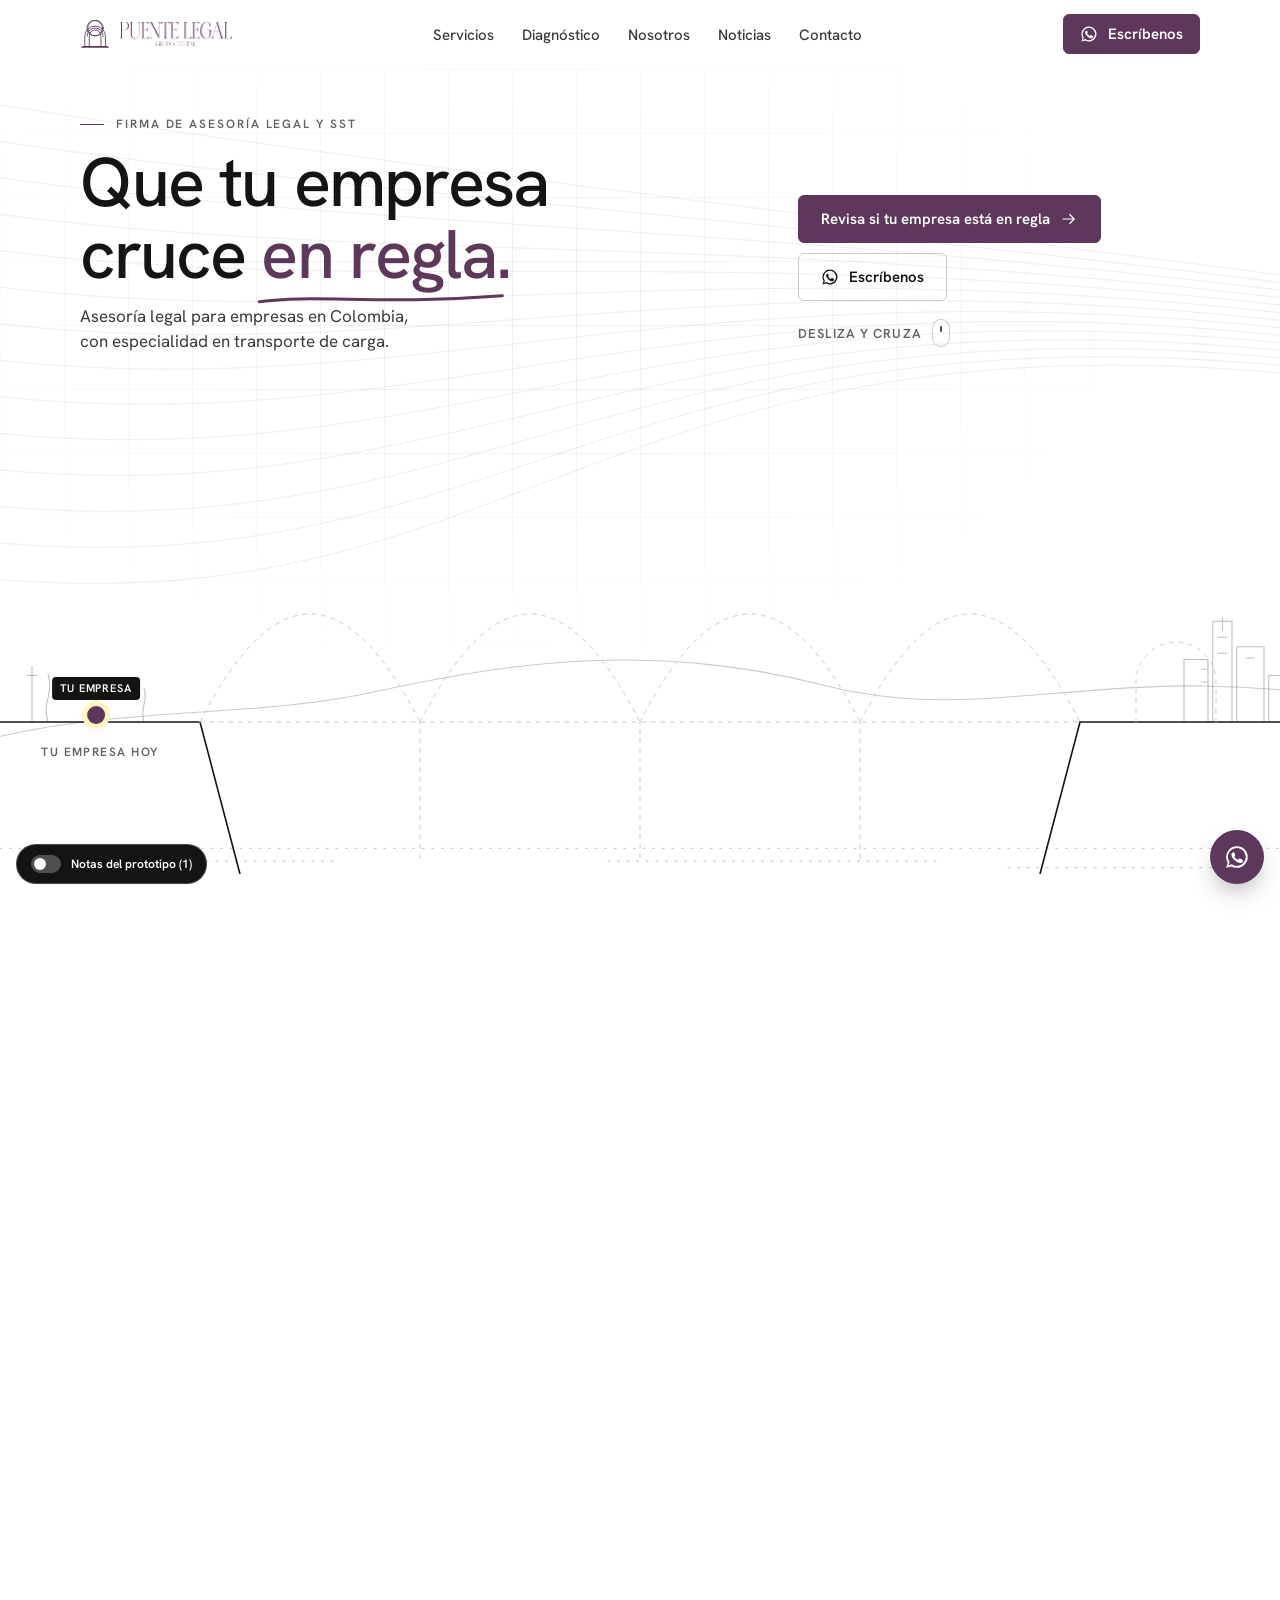
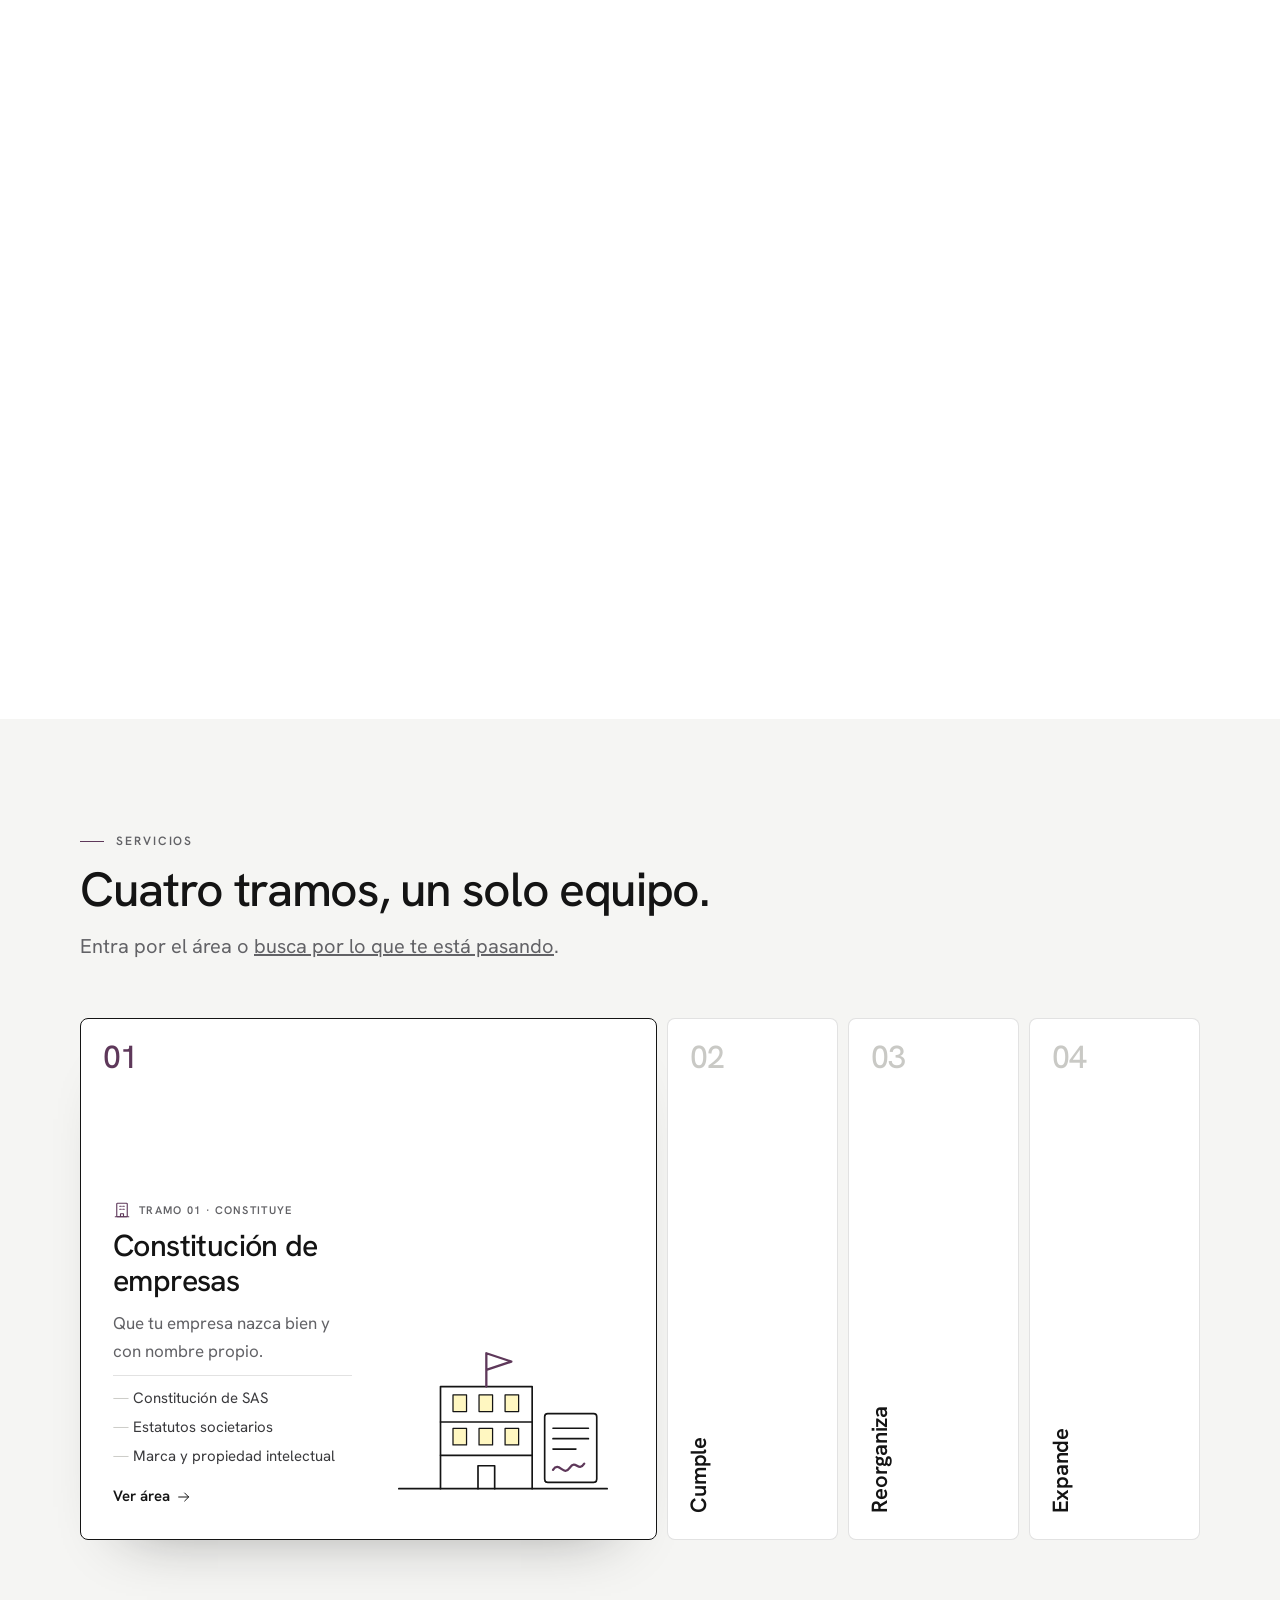
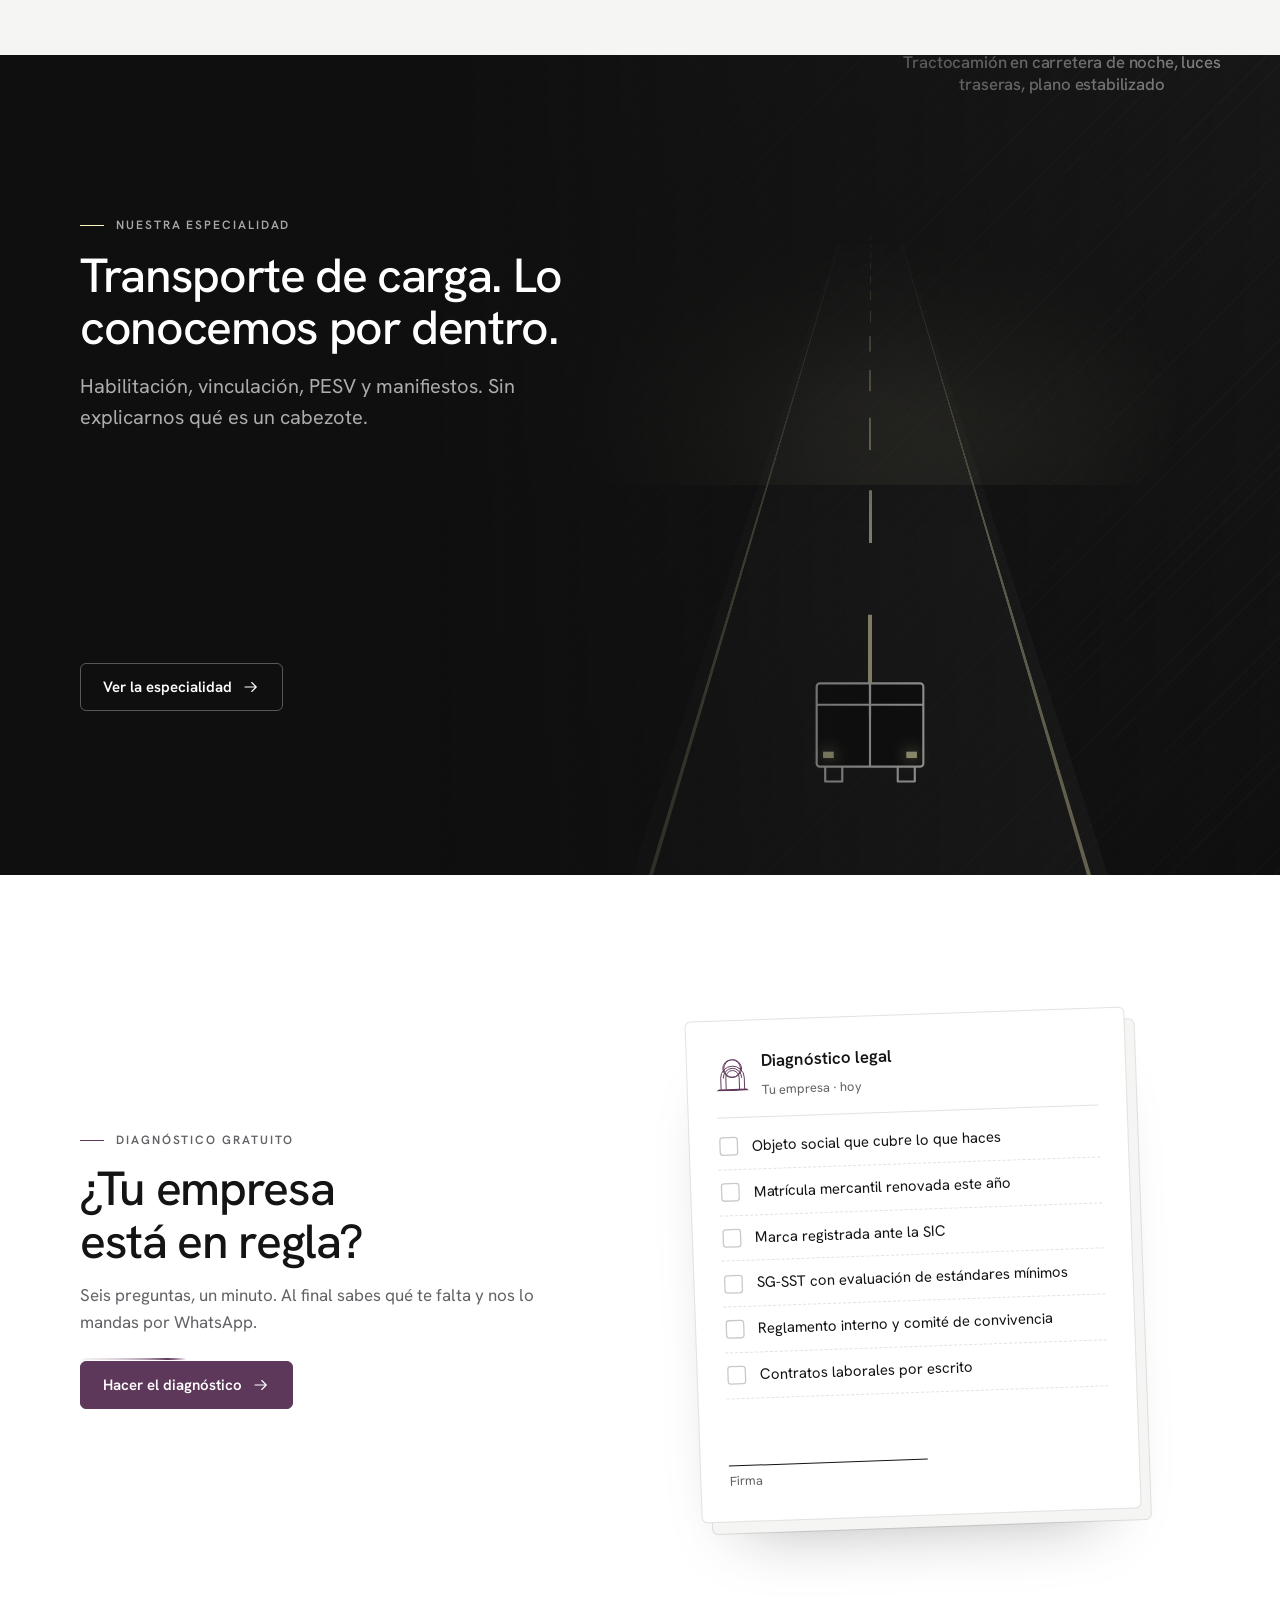
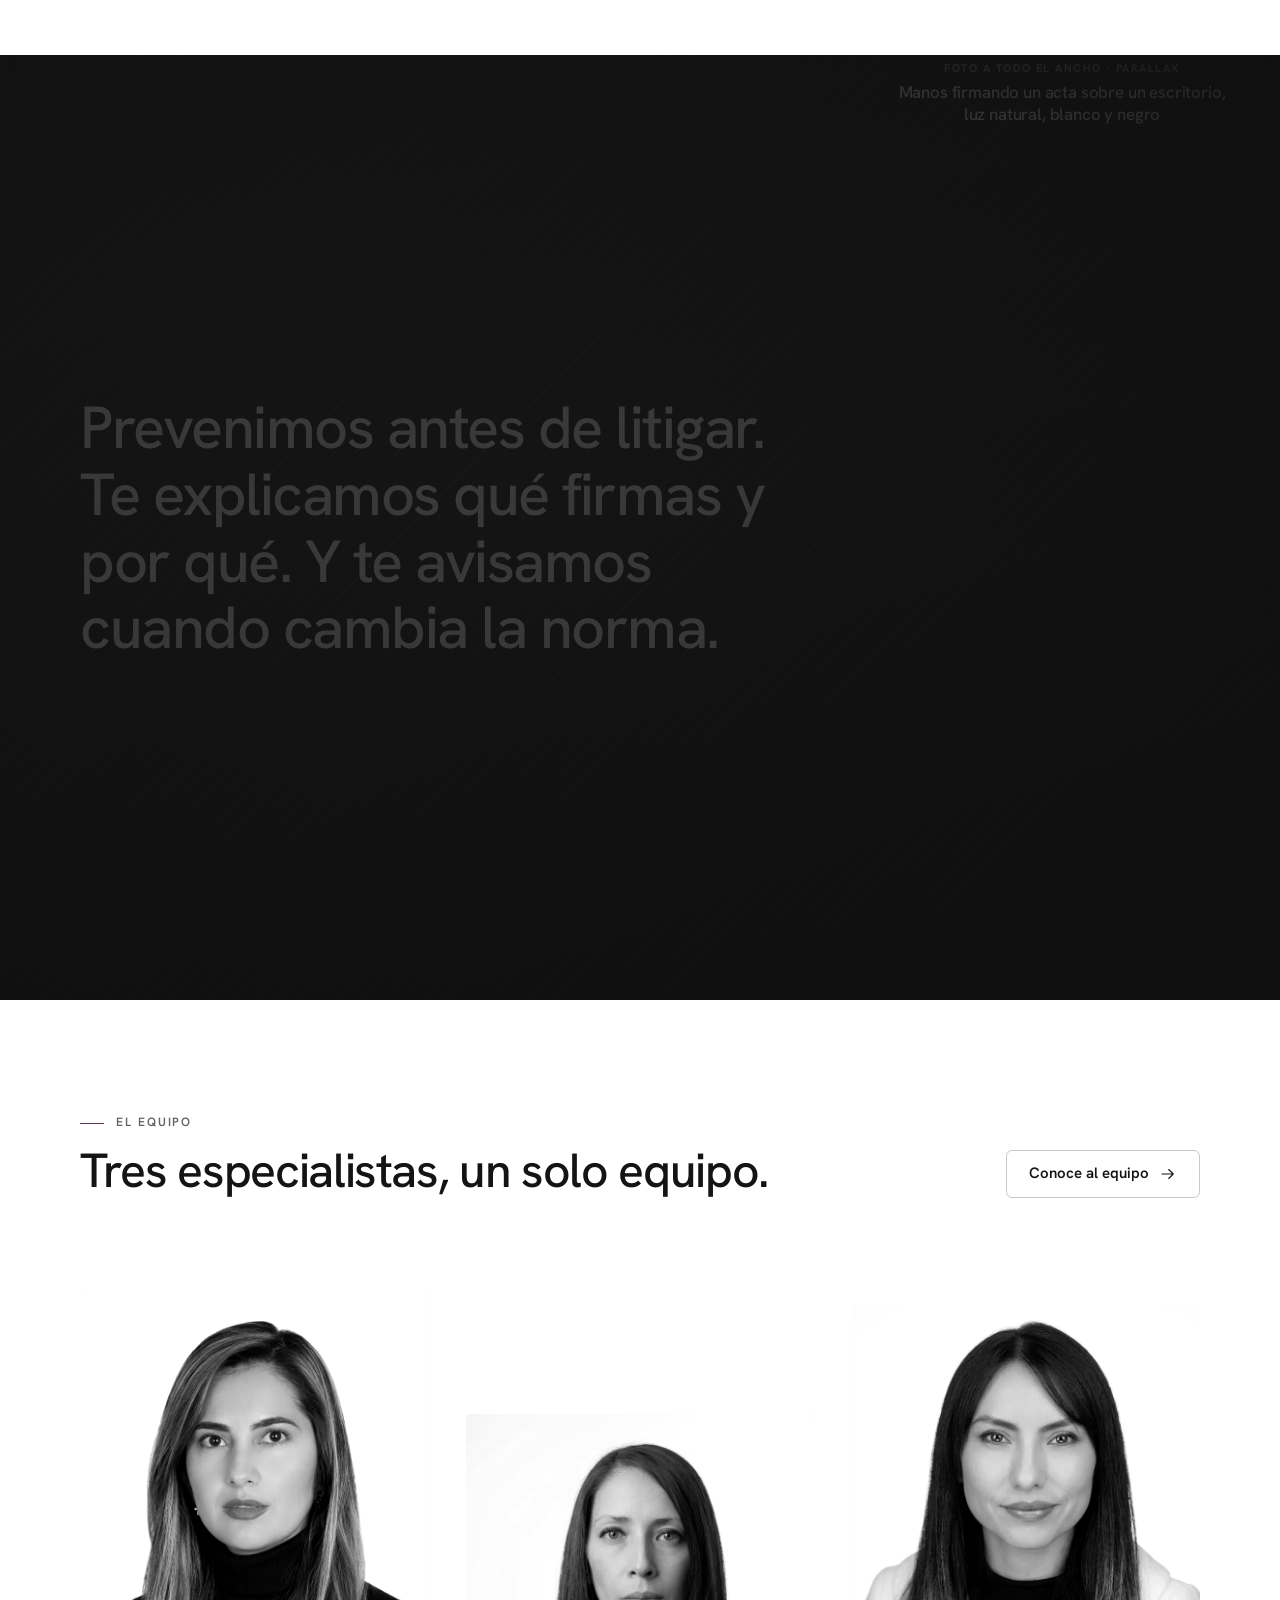
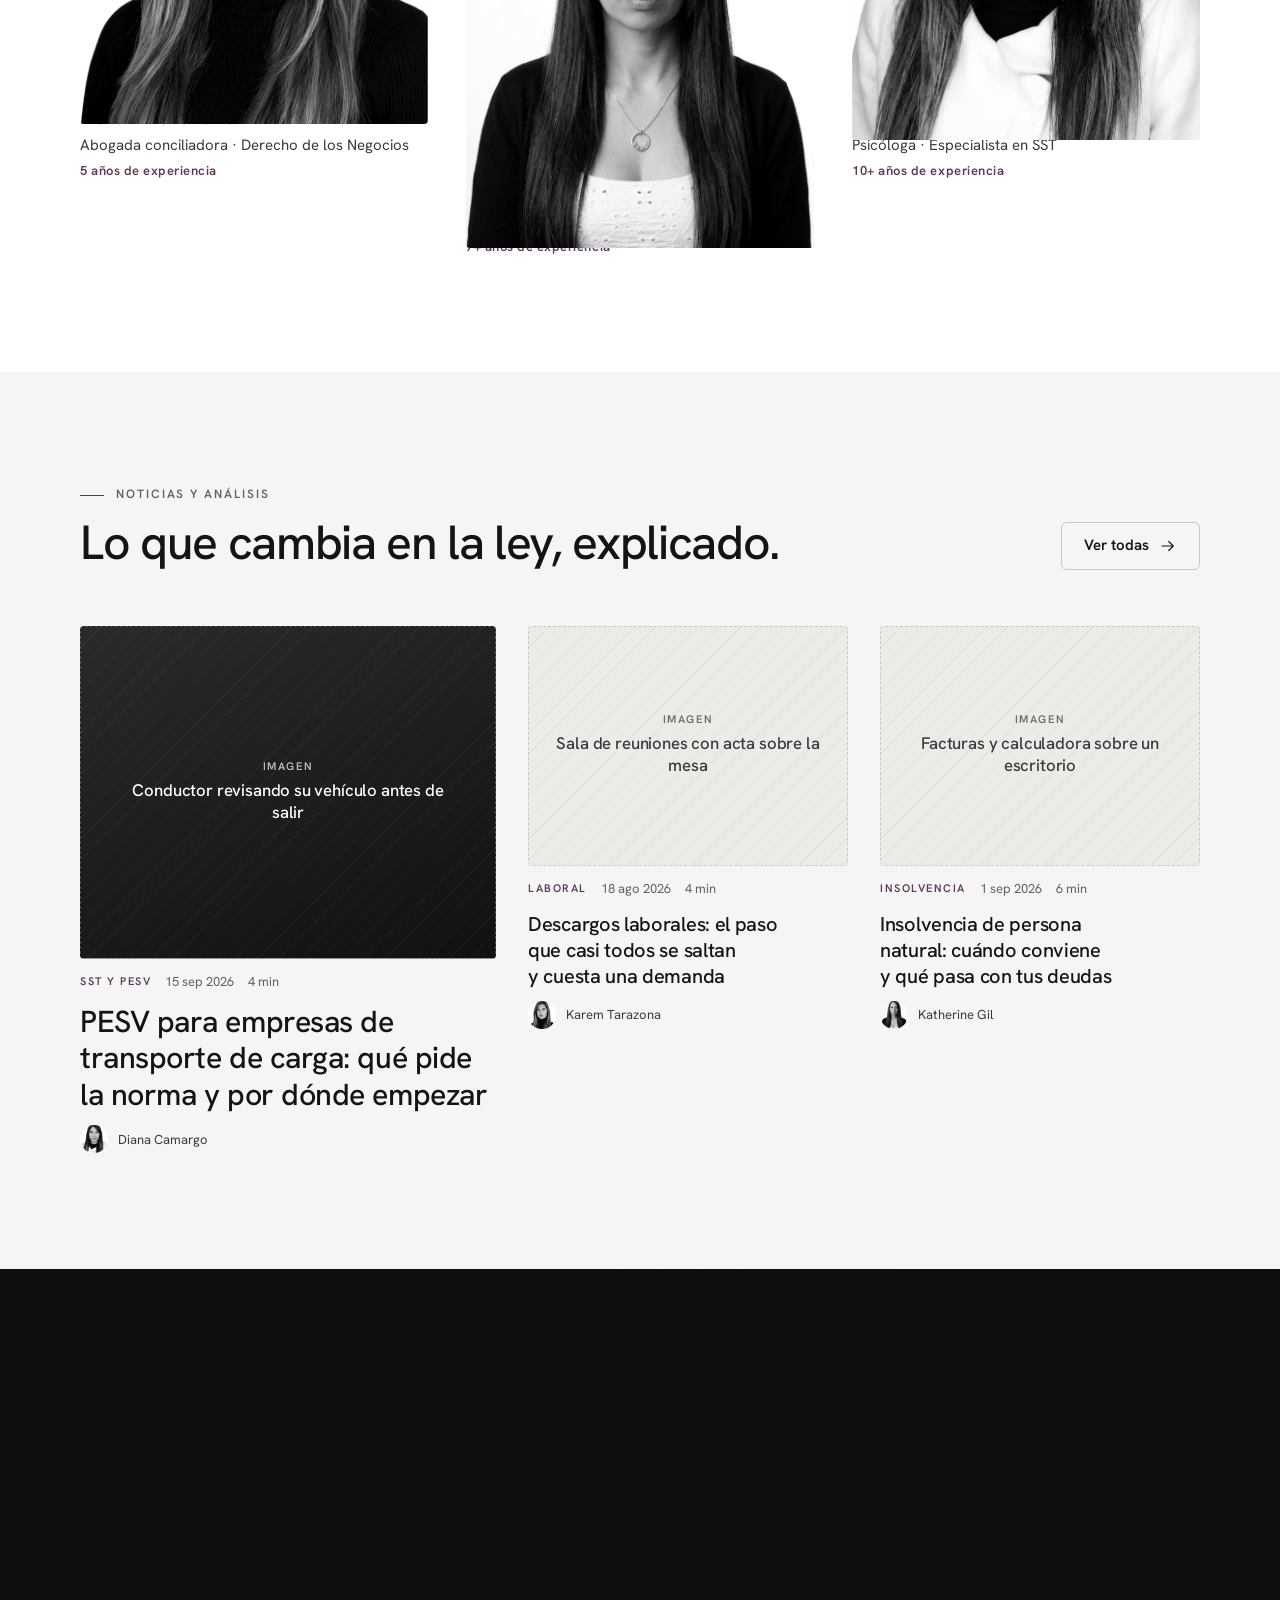
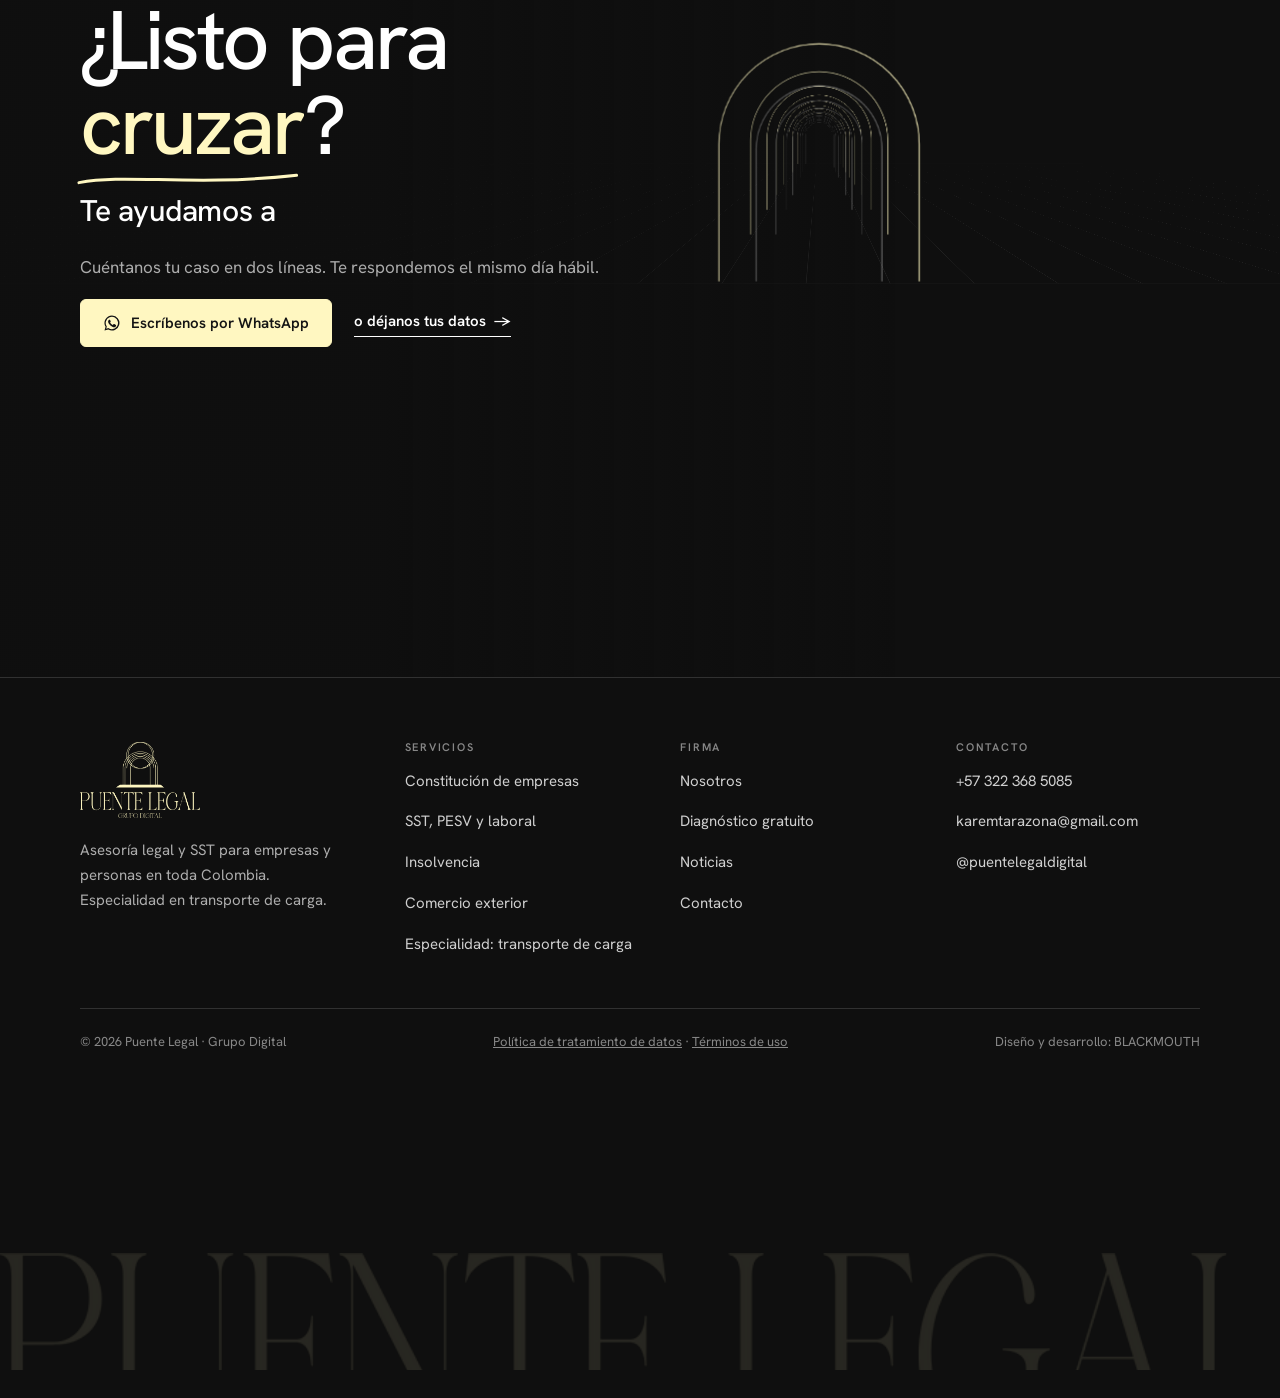
==== index.html @ 6c09608d "Prototipo web Puente Legal (v5) Co-Authored-By: Claude Opus 5 <noreply@anthropic.com>" ====
<!doctype html>
<html lang="es-CO">
<head>
<meta charset="utf-8">
<meta name="viewport" content="width=device-width, initial-scale=1, viewport-fit=cover">
<title>Asesoría legal para empresas en Colombia | Puente Legal</title>
<meta name="description" content="Constitución de SAS, SG-SST y PESV, laboral, insolvencia y comercio exterior. Un solo equipo para tu empresa, con especialidad en transporte de carga.">
<!-- PROTOTIPO: quitar noindex cuando el sitio viva en el dominio definitivo -->
<meta name="robots" content="noindex, nofollow">
<link rel="canonical" href="https://puentelegal.com.co/">
<meta name="theme-color" content="#FFFFFF">
<meta property="og:type" content="website">
<meta property="og:locale" content="es_CO">
<meta property="og:site_name" content="Puente Legal">
<meta property="og:title" content="Puente Legal · Asesoría legal para empresas en Colombia">
<meta property="og:description" content="Constitución de SAS, SG-SST y PESV, laboral, insolvencia y comercio exterior. Un solo equipo para tu empresa, con especialidad en transporte de carga.">
<meta property="og:url" content="https://blackmouthagency-dev.github.io/puente-legal/">
<meta property="og:image" content="https://blackmouthagency-dev.github.io/puente-legal/assets/img/og.jpg">
<meta property="og:image:width" content="1200">
<meta property="og:image:height" content="630">
<meta name="twitter:card" content="summary_large_image">
<link rel="icon" href="assets/img/favicon.svg" type="image/svg+xml">
<script>document.documentElement.classList.add("js")</script>
<link rel="preconnect" href="https://fonts.googleapis.com">
<link rel="preconnect" href="https://fonts.gstatic.com" crossorigin>
<link rel="stylesheet" href="https://fonts.googleapis.com/css2?family=Hanken+Grotesk:wght@400;500;600;700&display=swap">
<link rel="stylesheet" href="assets/site.css">
<script type="application/ld+json">
{
 "@context": "https://schema.org",
 "@graph": [
  {
   "@type": "LegalService",
   "@id": "https://puentelegal.com.co/#firma",
   "name": "Puente Legal · Grupo Digital",
   "url": "https://puentelegal.com.co/",
   "logo": "https://puentelegal.com.co/assets/img/logo-full-ciruela.png",
   "image": "https://puentelegal.com.co/assets/img/og.jpg",
   "slogan": "Que tu empresa cruce en regla.",
   "description": "Asesoría legal y en seguridad y salud en el trabajo para empresas y personas en Colombia: constitución de empresas, SG-SST y PESV, laboral, insolvencia y comercio exterior. Especialidad en transporte de carga.",
   "telephone": "+57 322 368 5085",
   "email": "karemtarazona@gmail.com",
   "contactPoint": {
    "@type": "ContactPoint",
    "telephone": "+57-322-368-5085",
    "contactType": "customer service",
    "availableLanguage": "es",
    "areaServed": "CO"
   },
   "areaServed": {
    "@type": "Country",
    "name": "Colombia"
   },
   "sameAs": [
    "https://www.instagram.com/puentelegaldigital/"
   ],
   "knowsAbout": [
    "Derecho societario",
    "Sociedades por Acciones Simplificadas",
    "Propiedad intelectual",
    "SG-SST",
    "PESV",
    "Derecho laboral",
    "Insolvencia",
    "Aduanas",
    "Contratos internacionales",
    "Transporte de carga"
   ],
   "employee": [
    {
     "@id": "https://puentelegal.com.co/#karem-tarazona"
    },
    {
     "@id": "https://puentelegal.com.co/#katherine-gil"
    },
    {
     "@id": "https://puentelegal.com.co/#diana-camargo"
    }
   ],
   "hasOfferCatalog": {
    "@type": "OfferCatalog",
    "name": "Servicios",
    "itemListElement": [
     {
      "@type": "OfferCatalog",
      "name": "Constitución de empresas",
      "url": "https://puentelegal.com.co/servicios/constitucion-de-empresas/",
      "itemListElement": [
       {
        "@type": "Offer",
        "itemOffered": {
         "@type": "Service",
         "name": "Constitución de SAS",
         "url": "https://puentelegal.com.co/servicios/constitucion-de-empresas/#constitucion-sas"
        }
       },
       {
        "@type": "Offer",
        "itemOffered": {
         "@type": "Service",
         "name": "Estatutos societarios",
         "url": "https://puentelegal.com.co/servicios/constitucion-de-empresas/#estatutos-societarios"
        }
       },
       {
        "@type": "Offer",
        "itemOffered": {
         "@type": "Service",
         "name": "Marca y propiedad intelectual",
         "url": "https://puentelegal.com.co/servicios/constitucion-de-empresas/#marca-propiedad-intelectual"
        }
       }
      ]
     },
     {
      "@type": "OfferCatalog",
      "name": "SST, PESV y laboral",
      "url": "https://puentelegal.com.co/servicios/sst-pesv-laboral/",
      "itemListElement": [
       {
        "@type": "Offer",
        "itemOffered": {
         "@type": "Service",
         "name": "SG-SST y PESV",
         "url": "https://puentelegal.com.co/servicios/sst-pesv-laboral/#sg-sst-pesv"
        }
       },
       {
        "@type": "Offer",
        "itemOffered": {
         "@type": "Service",
         "name": "Reglamento interno y convivencia",
         "url": "https://puentelegal.com.co/servicios/sst-pesv-laboral/#reglamento-interno-convivencia"
        }
       },
       {
        "@type": "Offer",
        "itemOffered": {
         "@type": "Service",
         "name": "Contratos laborales y descargos",
         "url": "https://puentelegal.com.co/servicios/sst-pesv-laboral/#contratos-laborales-descargos"
        }
       }
      ]
     },
     {
      "@type": "OfferCatalog",
      "name": "Insolvencia",
      "url": "https://puentelegal.com.co/servicios/insolvencia/",
      "itemListElement": [
       {
        "@type": "Offer",
        "itemOffered": {
         "@type": "Service",
         "name": "Insolvencia de persona natural no comerciante",
         "url": "https://puentelegal.com.co/servicios/insolvencia/#insolvencia-persona-natural"
        }
       },
       {
        "@type": "Offer",
        "itemOffered": {
         "@type": "Service",
         "name": "Insolvencia empresarial",
         "url": "https://puentelegal.com.co/servicios/insolvencia/#insolvencia-empresarial"
        }
       }
      ]
     },
     {
      "@type": "OfferCatalog",
      "name": "Comercio exterior",
      "url": "https://puentelegal.com.co/servicios/comercio-exterior/",
      "itemListElement": [
       {
        "@type": "Offer",
        "itemOffered": {
         "@type": "Service",
         "name": "Asesoría aduanera",
         "url": "https://puentelegal.com.co/servicios/comercio-exterior/#asesoria-aduanera"
        }
       },
       {
        "@type": "Offer",
        "itemOffered": {
         "@type": "Service",
         "name": "Contratos internacionales",
         "url": "https://puentelegal.com.co/servicios/comercio-exterior/#contratos-internacionales"
        }
       },
       {
        "@type": "Offer",
        "itemOffered": {
         "@type": "Service",
         "name": "Negocios internacionales",
         "url": "https://puentelegal.com.co/servicios/comercio-exterior/#negocios-internacionales"
        }
       }
      ]
     }
    ]
   }
  },
  {
   "@type": "WebSite",
   "@id": "https://puentelegal.com.co/#web",
   "url": "https://puentelegal.com.co/",
   "name": "Puente Legal",
   "inLanguage": "es-CO",
   "publisher": {
    "@id": "https://puentelegal.com.co/#firma"
   }
  }
 ]
}
</script>
</head>
<body>
<a class="skip" href="#main">Saltar al contenido</a>
<header class="site-header">
  <div class="wrap nav">
    <a class="brand" href="./" aria-label="Puente Legal, inicio">
      <svg viewBox="0 0 1060 1000" aria-hidden="true"><use href="#iso-sym"/></svg>
      <img src="assets/img/wordmark-ciruela.png" alt="Puente Legal · Grupo Digital" width="150" height="33">
    </a>
    <nav aria-label="Principal">
    <ul class="nav-links" id="menu">
      <li><a href="servicios/">Servicios</a></li>
      <li><a href="diagnostico/">Diagnóstico</a></li>
      <li><a href="nosotros/">Nosotros</a></li>
      <li><a href="noticias/">Noticias</a></li>
      <li><a href="contacto/">Contacto</a></li>
      <li class="only-sm"><a class="btn" href="https://wa.me/573223685085" data-wa="Hola, Puente Legal. Quiero una asesoría." data-conv="whatsapp" data-loc="menu"><svg class="i" aria-hidden="true" focusable="false"><use href="#i-whatsapp"/></svg> Escríbenos por WhatsApp</a></li>
    </ul>
    </nav>
    <div class="nav-cta">
      <a class="btn btn-hide-sm" href="https://wa.me/573223685085" data-wa="Hola, Puente Legal. Quiero una asesoría." data-conv="whatsapp" data-loc="header"><svg class="i" aria-hidden="true" focusable="false"><use href="#i-whatsapp"/></svg> Escríbenos</a>
      <button class="menu-btn" type="button" aria-expanded="false" aria-controls="menu" aria-label="Abrir menú">
        <svg width="20" height="20" viewBox="0 0 20 20" aria-hidden="true"><path d="M2 6h16M2 14h16" stroke="currentColor" stroke-width="1.6"/></svg>
      </button>
    </div>
  </div>
  <span class="progreso" aria-hidden="true"></span>
</header>
<svg width="0" height="0" style="position:absolute" aria-hidden="true" focusable="false">
  <symbol id="iso-sym" viewBox="430 20 1060 1000">
    <g fill="none" stroke="currentColor" stroke-width="30" stroke-linecap="round">
      <circle cx="948" cy="312" r="277"/><circle cx="980" cy="312" r="277"/>
      <path d="M596 950V600A368 362 0 0 1 1332 600V950"/>
      <path d="M676 600A288 294 0 0 1 1252 600"/>
      <path d="M755.5 950V600A208.75 226 0 0 1 1173 600V950"/>
    </g>
    <polygon points="530,950 1397,950 1475,1013 443,1013" fill="currentColor"/>
  </symbol>
  <symbol id="i-empresa" viewBox="0 0 24 24"><rect x="5" y="3" width="14" height="18" rx="1" pathLength="1"/><path d="M9 7h2M13 7h2M9 11h2M13 11h2M10 21v-4h4v4M3 21h18" pathLength="1"/></symbol>
  <symbol id="i-casco" viewBox="0 0 24 24"><path d="M3 18h18M5 18v-2.5a7 7 0 0 1 14 0V18M10 8.8V6h4v2.8" pathLength="1"/></symbol>
  <symbol id="i-recupera" viewBox="0 0 24 24"><path d="M3 6c3 0 4 10 9 10s6-6 8-8M16 7.5h4v4" pathLength="1"/></symbol>
  <symbol id="i-globo" viewBox="0 0 24 24"><circle cx="12" cy="12" r="9" pathLength="1"/><path d="M3 12h18M12 3a14 14 0 0 1 0 18M12 3a14 14 0 0 0 0 18" pathLength="1"/></symbol>
  <symbol id="i-arco" viewBox="0 0 24 24"><path d="M4 21V11a8 8 0 0 1 16 0v10M8.5 21v-9a3.5 3.5 0 0 1 7 0v9" pathLength="1"/></symbol>
  <symbol id="i-chevron" viewBox="0 0 24 24"><path d="M9 6l6 6-6 6"/></symbol>
  <symbol id="i-flecha" viewBox="0 0 24 24"><path d="M4 12h15M13 6l6 6-6 6"/></symbol>
  <symbol id="i-check" viewBox="0 0 24 24"><path d="M5 12.5l4.5 4.5L19 7.5"/></symbol>
  <symbol id="i-mas" viewBox="0 0 24 24"><path d="M5 12h14"/><path d="M12 5v14"/></symbol>
  <symbol id="i-camion" viewBox="0 0 24 24"><path d="M2.5 6h11v10h-11zM13.5 9.5H18l3.5 3.5V16h-8" pathLength="1"/><circle cx="6.5" cy="17.5" r="1.8" pathLength="1"/><circle cx="17.5" cy="17.5" r="1.8" pathLength="1"/></symbol>
  <symbol id="i-habilitacion" viewBox="0 0 24 24"><path d="M14 3H6v18h12V7zM14 3v4h4" pathLength="1"/><circle cx="12" cy="13.5" r="2.5" pathLength="1"/><path d="M10.6 15.6L10 19l2-1 2 1-.6-3.4" pathLength="1"/></symbol>
  <symbol id="i-vinculo" viewBox="0 0 24 24"><path d="M10 14l4-4" pathLength="1"/><path d="M8.5 11.5l-2 2a3.2 3.2 0 0 0 4.5 4.5l2-2" pathLength="1"/><path d="M15.5 12.5l2-2A3.2 3.2 0 0 0 13 6l-2 2" pathLength="1"/></symbol>
  <symbol id="i-volante" viewBox="0 0 24 24"><circle cx="12" cy="12" r="9" pathLength="1"/><circle cx="12" cy="12" r="2" pathLength="1"/><path d="M3.5 10.5l6.5 1M20.5 10.5l-6.5 1M12 14v7" pathLength="1"/></symbol>
  <symbol id="i-doc" viewBox="0 0 24 24"><path d="M14 3H6v18h12V7zM14 3v4h4M9 11h6M9 14.5h6M9 18h4" pathLength="1"/></symbol>
  <symbol id="i-escudo" viewBox="0 0 24 24"><path d="M12 3l7 3v5c0 4.5-3 8.3-7 10-4-1.7-7-5.5-7-10V6z" pathLength="1"/><path d="M9 12l2 2 4-4" pathLength="1"/></symbol>
  <symbol id="i-balanza" viewBox="0 0 24 24"><path d="M12 4v16M8 20h8M5 7h14M5 7l-2.5 6a2.5 2.5 0 0 0 5 0zM19 7l-2.5 6a2.5 2.5 0 0 0 5 0z" pathLength="1"/></symbol>
  <symbol id="i-chat" viewBox="0 0 24 24"><path d="M4 5h16v11H9l-5 4z" pathLength="1"/><path d="M8 9.5h8M8 12.5h5" pathLength="1"/></symbol>
  <symbol id="i-telefono" viewBox="0 0 24 24"><path d="M5 3h4l2 5-2.5 1.5a11 11 0 0 0 6 6L16 13l5 2v4a2 2 0 0 1-2 2A16 16 0 0 1 3 5a2 2 0 0 1 2-2Z"/></symbol>
  <symbol id="i-correo" viewBox="0 0 24 24"><path d="M3 6h18v12H3zM3 6l9 7 9-7"/></symbol>
  <symbol id="i-instagram" viewBox="0 0 24 24"><rect x="3" y="3" width="18" height="18" rx="5"/><circle cx="12" cy="12" r="4"/><circle cx="17.5" cy="6.5" r=".6"/></symbol>
  <symbol id="i-whatsapp" viewBox="0 0 24 24"><path fill="currentColor" stroke="none" d="M12 2a10 10 0 0 0-8.6 15.1L2 22l5-1.3A10 10 0 1 0 12 2Zm0 18.2c-1.6 0-3.1-.4-4.4-1.2l-.3-.2-3 .8.8-2.9-.2-.3A8.2 8.2 0 1 1 12 20.2Zm4.5-6.1c-.2-.1-1.5-.7-1.7-.8-.2-.1-.4-.1-.6.1l-.8 1c-.1.2-.3.2-.5.1a6.7 6.7 0 0 1-3.3-2.9c-.2-.4.2-.4.7-1.3.1-.2 0-.3 0-.4l-.8-1.8c-.2-.5-.4-.4-.6-.4h-.5a1 1 0 0 0-.7.3 3 3 0 0 0-.9 2.2 5.2 5.2 0 0 0 1.1 2.7 11.8 11.8 0 0 0 4.5 4c1.7.7 2.3.8 3.2.6.5-.1 1.5-.6 1.7-1.2.2-.6.2-1.1.1-1.2l-.5-.3Z"/></symbol>
</svg>

<main id="main">
<!-- ============ HERO: el puente se arma con el scroll ============ -->
<section class="hx" data-draw="sticky" aria-labelledby="h1">
  <div class="hx-sticky">
    <svg class="hx-cables loop" viewBox="0 0 1600 700" preserveAspectRatio="none" aria-hidden="true" focusable="false"><path style="--c:0" d="M-20 40C360 100 980 170 1620 250"/><path style="--c:1" d="M-20 84C382 144 962 179 1620 259"/><path style="--c:2" d="M-20 128C404 188 944 188 1620 268"/><path style="--c:3" d="M-20 172C426 232 926 197 1620 277"/><path style="--c:4" d="M-20 216C448 276 908 206 1620 286"/><path style="--c:5" d="M-20 260C470 320 890 215 1620 295"/><path style="--c:6" d="M-20 304C492 364 872 224 1620 304"/><path style="--c:7" d="M-20 348C514 408 854 233 1620 313"/><path style="--c:8" d="M-20 392C536 452 836 242 1620 322"/><path style="--c:9" d="M-20 436C558 496 818 251 1620 331"/><path style="--c:10" d="M-20 480C580 540 800 260 1620 340"/><path style="--c:11" d="M-20 524C602 584 782 269 1620 349"/><path style="--c:12" d="M-20 568C624 628 764 278 1620 358"/><path style="--c:13" d="M-20 612C646 672 746 287 1620 367"/></svg>
    <div class="wrap hx-copy">
      <div>
        <p class="eyebrow fade-in" style="--d:.05s">Firma de asesoría legal y SST</p>
        <h1 id="h1">
          <span class="display" data-split="chars" data-split-load>Que tu empresa<br>cruce <em class="tz">en regla.<svg class="trazo" viewBox="0 0 300 24" preserveAspectRatio="none" aria-hidden="true" focusable="false"><path pathLength="1" d="M4 16C70 7 150 20 296 9"/></svg></em></span>
          <span class="kw">Asesoría legal para empresas en Colombia, con especialidad en transporte de carga.</span>
        </h1>
      </div>
      <div class="hx-side fade-in" style="--d:.35s">
        <a class="btn" href="diagnostico/" data-conv="cta_diagnostico" data-loc="hero">Revisa si tu empresa está en regla <svg class="i i-flecha" aria-hidden="true" focusable="false"><use href="#i-flecha"/></svg></a>
        <a class="btn btn-ghost hx-wa" href="https://wa.me/573223685085" data-wa="Hola, Puente Legal. Quiero una asesoría para mi empresa." data-conv="whatsapp" data-loc="hero"><svg class="i" aria-hidden="true" focusable="false"><use href="#i-whatsapp"/></svg> Escríbenos</a>
        <p class="hx-hint" data-off=".03"><span>Desliza y cruza</span><i aria-hidden="true"></i></p>
      </div>
    </div>
    <div class="hx-scene">
      <div class="hx-vp">
        <div class="hx-stage" data-pan>
          <svg class="hx-svg" viewBox="0 0 1600 620" aria-hidden="true" focusable="false">
            <g class="hx-far" data-tx="0:0;1:-70"><path d="M-80 470C120 404 300 430 470 392S820 330 1030 384 1380 350 1700 402"/></g>
            <g class="hx-mid" data-tx="0:0;1:-150"><path d="M1480 430V352h30v78M1516 430V304h24v126M1546 430V336h34v94M1586 430V372h40v58M1528 316v-16M1502 364h8M1502 380h8M1522 324h12M1522 344h12M1558 350h10"/><path d="M40 430V360M34 372h12M120 430V376M114 386h12M60 430c-8-26 8-34 0-60M180 430c-6-18 6-26 0-42"/></g>
            <path class="hx-water" d="M0 588H1600M90 604H420M760 604H1180M1260 612H1540"/>
            <path class="hx-bank" d="M0 430H250L300 620M1600 430H1350L1300 620" pathLength="1"/>
            <g class="hx-ghost"><path d="M250 430C342 250 433 250 525 430"/><path d="M525 430C617 250 708 250 800 430"/><path d="M800 430C892 250 983 250 1075 430"/><path d="M1075 430C1167 250 1258 250 1350 430"/><path d="M250 430H1350"/><path d="M525 600V430M800 600V430M1075 600V430"/><path d="M1420 430V380a50 50 0 0 1 100 0V430"/></g>
            <path class="hx-deck" d="M250 430H525" pathLength="1" data-seg="0.060,0.150"/><path class="hx-arch" d="M250 430C342 250 433 250 525 430" pathLength="1" data-seg="0.110,0.220"/><path class="hx-hang" d="M319 329V430M387.5 295V430M456 329V430" pathLength="1" data-seg="0.180,0.240"/><path class="hx-pier" d="M525 600V430" pathLength="1" data-seg="0.230,0.310"/><path class="hx-deck" d="M525 430H800" pathLength="1" data-seg="0.260,0.350"/><path class="hx-arch" d="M525 430C617 250 708 250 800 430" pathLength="1" data-seg="0.310,0.420"/><path class="hx-hang" d="M594 329V430M662.5 295V430M731 329V430" pathLength="1" data-seg="0.380,0.440"/><path class="hx-pier" d="M800 600V430" pathLength="1" data-seg="0.430,0.510"/><path class="hx-deck" d="M800 430H1075" pathLength="1" data-seg="0.460,0.550"/><path class="hx-arch" d="M800 430C892 250 983 250 1075 430" pathLength="1" data-seg="0.510,0.620"/><path class="hx-hang" d="M869 329V430M937.5 295V430M1006 329V430" pathLength="1" data-seg="0.580,0.640"/><path class="hx-pier" d="M1075 600V430" pathLength="1" data-seg="0.630,0.710"/><path class="hx-deck" d="M1075 430H1350" pathLength="1" data-seg="0.660,0.750"/><path class="hx-arch" d="M1075 430C1167 250 1258 250 1350 430" pathLength="1" data-seg="0.710,0.820"/><path class="hx-hang" d="M1144 329V430M1212.5 295V430M1281 329V430" pathLength="1" data-seg="0.780,0.840"/>
            <path class="hx-portal" d="M1420 430V380a50 50 0 0 1 100 0V430M1444 430V386a26 26 0 0 1 52 0V430" pathLength="1" data-seg=".84,.95"/>
          </svg>
          <a class="hx-lab" href="servicios/constitucion-de-empresas/" style="left:24.22%" data-on="0.200"><svg class="i" aria-hidden="true" focusable="false"><use href="#i-empresa"/></svg><i>01</i><b>Constituye</b><small>Constitución de empresas</small></a><a class="hx-lab" href="servicios/sst-pesv-laboral/" style="left:41.41%" data-on="0.400"><svg class="i" aria-hidden="true" focusable="false"><use href="#i-casco"/></svg><i>02</i><b>Cumple</b><small>SST, PESV y laboral</small></a><a class="hx-lab" href="servicios/insolvencia/" style="left:58.59%" data-on="0.600"><svg class="i" aria-hidden="true" focusable="false"><use href="#i-recupera"/></svg><i>03</i><b>Reorganiza</b><small>Insolvencia</small></a><a class="hx-lab" href="servicios/comercio-exterior/" style="left:75.78%" data-on="0.800"><svg class="i" aria-hidden="true" focusable="false"><use href="#i-globo"/></svg><i>04</i><b>Expande</b><small>Comercio exterior</small></a>
          <span class="hx-bank-l">Tu empresa hoy</span>
          <span class="hx-bank-r" data-on=".92">En regla</span>
          <span class="hx-trav" data-movepct="0:7.5;.07:9;.18:24.2;.38:41.4;.58:58.6;.78:75.8;.88:86;.97:92">
            <em>Tu empresa</em><i></i>
          </span>
        </div>
      </div>
    </div>
  </div>
  <details class="proto-note"><summary>Nota · Hero</summary><div>Escena con scroll (sin librerías): al bajar se levantan los pilares, se tienden los cuatro tramos (uno por área) y “Tu empresa” cruza hasta el arco del isologo, en la orilla “En regla”. Cada tramo enlaza a su área. En celular la cámara sigue al punto. Con movimiento reducido se muestra el puente completo, sin scroll largo.</div></details>
</section>

<!-- ============ CUATRO TRAMOS: acordeón con ilustraciones propias ============ -->
<section class="band s-gris" aria-labelledby="tr-t">
  <div class="wrap">
    <div class="sec-head">
      <p class="eyebrow">Servicios</p>
      <h2 id="tr-t" class="h2" data-split="words">Cuatro tramos, un solo equipo.</h2>
      <p class="lead muted">Entra por el área o <a href="servicios/">busca por lo que te está pasando</a>.</p>
    </div>
    <div class="acc loop"><a class="acc-p is-open" href="servicios/constitucion-de-empresas/" style="--i:0">
      <span class="acc-n" aria-hidden="true">01</span>
      <span class="acc-vert" aria-hidden="true">Constituye</span>
      <span class="acc-body">
        <span class="acc-txt">
          <span class="acc-k"><svg class="i" aria-hidden="true" focusable="false"><use href="#i-empresa"/></svg> Tramo 01 · Constituye</span>
          <strong class="acc-h">Constitución de empresas</strong>
          <span class="acc-hook">Que tu empresa nazca bien y con nombre propio.</span>
          <span class="acc-list"><span>Constitución de SAS</span><span>Estatutos societarios</span><span>Marca y propiedad intelectual</span></span>
          <span class="acc-go">Ver área <svg class="i i-flecha" aria-hidden="true" focusable="false"><use href="#i-flecha"/></svg></span>
        </span>
        <span class="acc-art"><svg viewBox="0 0 240 180" aria-hidden="true" focusable="false">
    <path class="ad" style="--d:0" pathLength="1" d="M20 160H220"/>
    <path class="ad" style="--d:1" pathLength="1" d="M60 160V62H148V160"/>
    <path class="ad" style="--d:2" pathLength="1" d="M60 96H148M60 128H148"/>
    <path class="ad ad-c" style="--d:3" pathLength="1" d="M104 62V30l24 8-24 8"/>
    <g class="aw"><rect style="--w:0" x="72" y="70" width="13" height="16"/><rect style="--w:1" x="97" y="70" width="13" height="16"/><rect style="--w:2" x="122" y="70" width="13" height="16"/><rect style="--w:3" x="72" y="102" width="13" height="16"/><rect style="--w:4" x="97" y="102" width="13" height="16"/><rect style="--w:5" x="122" y="102" width="13" height="16"/></g>
    <path class="ad" style="--d:4" pathLength="1" d="M96 160V138h16v22"/>
    <g class="adoc"><rect x="160" y="88" width="50" height="66" rx="3"/><path d="M168 102h34M168 112h34M168 122h22"/>
    <path class="ad ad-c" style="--d:6" pathLength="1" d="M168 142c6-9 10 7 16-2s8 5 14-4"/></g>
  </svg></span>
      </span>
    </a><a class="acc-p" href="servicios/sst-pesv-laboral/" style="--i:1">
      <span class="acc-n" aria-hidden="true">02</span>
      <span class="acc-vert" aria-hidden="true">Cumple</span>
      <span class="acc-body">
        <span class="acc-txt">
          <span class="acc-k"><svg class="i" aria-hidden="true" focusable="false"><use href="#i-casco"/></svg> Tramo 02 · Cumple</span>
          <strong class="acc-h">SST, PESV y laboral</strong>
          <span class="acc-hook">Tu gente segura y tus decisiones laborales, bien soportadas.</span>
          <span class="acc-list"><span>SG-SST y PESV</span><span>Reglamento interno y convivencia</span><span>Contratos laborales y descargos</span></span>
          <span class="acc-go">Ver área <svg class="i i-flecha" aria-hidden="true" focusable="false"><use href="#i-flecha"/></svg></span>
        </span>
        <span class="acc-art"><svg viewBox="0 0 240 180" aria-hidden="true" focusable="false">
    <path class="ad" style="--d:0" pathLength="1" d="M58 108a62 62 0 0 1 124 0"/>
    <path class="ad" style="--d:1" pathLength="1" d="M40 108H200"/>
    <path class="ad" style="--d:2" pathLength="1" d="M106 48V38h28v10M120 46v18"/>
    <path class="aecg-base" d="M14 150H74l10-22 12 40 12-32 8 14H226"/>
    <path class="aecg" pathLength="1" d="M14 150H74l10-22 12 40 12-32 8 14H226"/>
  </svg></span>
      </span>
    </a><a class="acc-p" href="servicios/insolvencia/" style="--i:2">
      <span class="acc-n" aria-hidden="true">03</span>
      <span class="acc-vert" aria-hidden="true">Reorganiza</span>
      <span class="acc-body">
        <span class="acc-txt">
          <span class="acc-k"><svg class="i" aria-hidden="true" focusable="false"><use href="#i-recupera"/></svg> Tramo 03 · Reorganiza</span>
          <strong class="acc-h">Insolvencia</strong>
          <span class="acc-hook">Cuando las deudas no dan más, hay un camino ordenado.</span>
          <span class="acc-list"><span>Insolvencia de persona natural no comerciante</span><span>Insolvencia empresarial</span></span>
          <span class="acc-go">Ver área <svg class="i i-flecha" aria-hidden="true" focusable="false"><use href="#i-flecha"/></svg></span>
        </span>
        <span class="acc-art"><svg viewBox="0 0 240 180" aria-hidden="true" focusable="false">
    <path class="ad" style="--d:0" pathLength="1" d="M34 20V156H218"/>
    <g class="abars"><rect style="--b:0" x="52" y="82" width="18" height="74"/><rect style="--b:1" x="82" y="106" width="18" height="50"/><rect style="--b:2" x="112" y="126" width="18" height="30"/><rect style="--b:3" x="142" y="100" width="18" height="56"/><rect style="--b:4" x="172" y="60" width="18" height="96"/></g>
    <path class="ad ad-c" style="--d:3" pathLength="1" d="M52 66L82 96L112 120L142 90L172 50L206 30"/>
    <path class="ad ad-c" style="--d:5" pathLength="1" d="M190 28h16v16"/>
  </svg></span>
      </span>
    </a><a class="acc-p" href="servicios/comercio-exterior/" style="--i:3">
      <span class="acc-n" aria-hidden="true">04</span>
      <span class="acc-vert" aria-hidden="true">Expande</span>
      <span class="acc-body">
        <span class="acc-txt">
          <span class="acc-k"><svg class="i" aria-hidden="true" focusable="false"><use href="#i-globo"/></svg> Tramo 04 · Expande</span>
          <strong class="acc-h">Comercio exterior</strong>
          <span class="acc-hook">Compra, vende y contrata afuera sin sorpresas.</span>
          <span class="acc-list"><span>Asesoría aduanera</span><span>Contratos internacionales</span><span>Negocios internacionales</span></span>
          <span class="acc-go">Ver área <svg class="i i-flecha" aria-hidden="true" focusable="false"><use href="#i-flecha"/></svg></span>
        </span>
        <span class="acc-art"><svg viewBox="0 0 240 180" aria-hidden="true" focusable="false">
    <circle class="ad" style="--d:0" pathLength="1" cx="100" cy="92" r="58"/>
    <path class="ad" style="--d:1" pathLength="1" d="M42 92H158M54 62H146M54 122H146"/>
    <g class="aglobe"><ellipse style="--m:0" cx="100" cy="92" rx="58" ry="58"/><ellipse style="--m:1" cx="100" cy="92" rx="58" ry="58"/><ellipse style="--m:2" cx="100" cy="92" rx="58" ry="58"/><ellipse style="--m:3" cx="100" cy="92" rx="58" ry="58"/></g>
    <path class="aroute" d="M146 54C190 18 230 58 220 106"/>
    <circle class="apin" cx="220" cy="106" r="5"/>
  </svg></span>
      </span>
    </a></div>
  </div>
</section>

<!-- ============ ESPECIALIDAD: carretera nocturna en 3D ============ -->
<section class="esp3d s-negro" data-draw="through" aria-labelledby="es-t">
  <div class="esp3d-bg" data-ty="0:-50;1:50" aria-hidden="true">
    <div class="ph"><div class="ph-inner"><span class="ph-tag">Video de fondo · loop 12 s · sin audio</span><span class="ph-title">Tractocamión en carretera de noche, luces traseras, plano estabilizado</span></div></div>
  </div>
  <div class="road3d loop" aria-hidden="true">
    <div class="road3d-glow"></div>
    <div class="road3d-plane"><i class="rl rl-l"></i><i class="rl rl-c"></i><i class="rl rl-r"></i></div>
    <svg class="truck3d" viewBox="0 0 120 110"><rect x="10" y="6" width="100" height="78" rx="3"/><path d="M10 26H110M60 6V84M18 84v14h16V84M86 84v14h16V84"/><rect class="tl" x="16" y="70" width="10" height="6"/><rect class="tl" x="94" y="70" width="10" height="6"/></svg>
  </div>
  <div class="wrap esp3d-copy">
    <p class="eyebrow">Nuestra especialidad</p>
    <h2 id="es-t" class="h2" data-split="words">Transporte de carga. Lo conocemos por dentro.</h2>
    <p class="lead muted">Habilitación, vinculación, PESV y manifiestos. Sin explicarnos qué es un cabezote.</p>
    <ul class="esp3d-chips"><li data-on="0.30"><svg class="i" aria-hidden="true" focusable="false"><use href="#i-habilitacion"/></svg>Habilitación</li><li data-on="0.38"><svg class="i" aria-hidden="true" focusable="false"><use href="#i-vinculo"/></svg>Vinculación de vehículos</li><li data-on="0.46"><svg class="i" aria-hidden="true" focusable="false"><use href="#i-volante"/></svg>PESV y manifiestos</li></ul>
    <a class="btn btn-ghost" href="transporte-de-carga/">Ver la especialidad <svg class="i i-flecha" aria-hidden="true" focusable="false"><use href="#i-flecha"/></svg></a>
  </div>
</section>

<!-- ============ DIAGNÓSTICO: hoja que se chequea, se firma y se sella ============ -->
<section class="band s-blanco" aria-labelledby="dg-t">
  <div class="wrap diag-doc">
    <div>
      <p class="eyebrow">Diagnóstico gratuito</p>
      <h2 id="dg-t" class="h2" data-split="words" style="margin-top:14px">¿Tu empresa está en regla?</h2>
      <p class="lead muted" style="margin-top:14px;font-size:var(--t-md)">Seis preguntas, un minuto. Al final sabes qué te falta y nos lo mandas por WhatsApp.</p>
      <a class="btn btn-trail trail-ciruela" style="margin-top:26px" href="diagnostico/" data-conv="cta_diagnostico" data-loc="home-teaser">Hacer el diagnóstico <svg class="i i-flecha" aria-hidden="true" focusable="false"><use href="#i-flecha"/></svg></a>
    </div>
    <div class="paper-wrap" data-tilt data-draw="view" aria-hidden="true">
      <div class="paper">
        <div class="paper-head"><svg class="paper-iso" viewBox="0 0 1060 1000"><use href="#iso-sym"/></svg><span><b>Diagnóstico legal</b><small>Tu empresa · hoy</small></span></div>
        <ul class="paper-list"><li><svg class="pchk" viewBox="0 0 24 24" aria-hidden="true"><rect x="2.5" y="2.5" width="19" height="19" rx="3"/><path pathLength="1" data-seg="0.180,0.240" d="M6.5 12.5l3.8 3.8L17.5 8"/></svg><span>Objeto social que cubre lo que haces</span></li><li><svg class="pchk" viewBox="0 0 24 24" aria-hidden="true"><rect x="2.5" y="2.5" width="19" height="19" rx="3"/><path pathLength="1" data-seg="0.265,0.325" d="M6.5 12.5l3.8 3.8L17.5 8"/></svg><span>Matrícula mercantil renovada este año</span></li><li><svg class="pchk" viewBox="0 0 24 24" aria-hidden="true"><rect x="2.5" y="2.5" width="19" height="19" rx="3"/><path pathLength="1" data-seg="0.350,0.410" d="M6.5 12.5l3.8 3.8L17.5 8"/></svg><span>Marca registrada ante la SIC</span></li><li><svg class="pchk" viewBox="0 0 24 24" aria-hidden="true"><rect x="2.5" y="2.5" width="19" height="19" rx="3"/><path pathLength="1" data-seg="0.435,0.495" d="M6.5 12.5l3.8 3.8L17.5 8"/></svg><span>SG-SST con evaluación de estándares mínimos</span></li><li><svg class="pchk" viewBox="0 0 24 24" aria-hidden="true"><rect x="2.5" y="2.5" width="19" height="19" rx="3"/><path pathLength="1" data-seg="0.520,0.580" d="M6.5 12.5l3.8 3.8L17.5 8"/></svg><span>Reglamento interno y comité de convivencia</span></li><li><svg class="pchk" viewBox="0 0 24 24" aria-hidden="true"><rect x="2.5" y="2.5" width="19" height="19" rx="3"/><path pathLength="1" data-seg="0.605,0.665" d="M6.5 12.5l3.8 3.8L17.5 8"/></svg><span>Contratos laborales por escrito</span></li></ul>
        <div class="paper-sign"><svg viewBox="0 0 200 40" preserveAspectRatio="none"><path pathLength="1" data-seg=".72,.84" d="M4 28c14-18 22 8 34-4s14-16 22 0 10 10 24-8 16 12 28 2 20-6 40-4"/></svg><span>Firma</span></div>
        <div class="stamp" data-on=".86">
          <svg viewBox="0 0 120 120"><defs><path id="stp" d="M16 60a44 44 0 1 1 88 0a44 44 0 1 1-88 0"/></defs>
            <circle cx="60" cy="60" r="56"/><circle cx="60" cy="60" r="34"/>
            <text><textPath href="#stp">EN REGLA · PUENTE LEGAL · EN REGLA ·</textPath></text>
            <path d="M46 76V60a14 14 0 0 1 28 0v16M52 76V61a8 8 0 0 1 16 0v15M42 76h36"/></svg>
        </div>
      </div>
    </div>
  </div>
</section>

<!-- ============ MANIFIESTO: parallax + texto que se ilumina ============ -->
<section class="mani" data-draw="through" aria-label="Lo que nos define">
  <div class="mani-bg" data-ty="0:-90;1:90" aria-hidden="true">
    <div class="ph"><div class="ph-inner"><span class="ph-tag">Foto a todo el ancho · parallax</span><span class="ph-title">Manos firmando un acta sobre un escritorio, luz natural, blanco y negro</span></div></div>
  </div>
  <div class="wrap mani-in">
    <p class="mani-t" data-fill><em>Prevenimos</em> antes de litigar. Te <em>explicamos</em> qué firmas y por qué. Y te <em>avisamos</em> cuando cambia la norma.</p>
  </div>
</section>

<!-- ============ EQUIPO: editorial con parallax ============ -->
<section class="band s-blanco ted-sec" data-draw="through" aria-labelledby="eq-t">
  <div class="wrap">
    <div class="news-head">
      <div class="sec-head">
        <p class="eyebrow">El equipo</p>
        <h2 id="eq-t" class="h2" data-split="words">Tres especialistas, un solo equipo.</h2>
      </div>
      <a class="btn btn-ghost" href="nosotros/">Conoce al equipo <svg class="i i-flecha" aria-hidden="true" focusable="false"><use href="#i-flecha"/></svg></a>
    </div>
    <div class="ted"><a class="ted-p" href="nosotros/#karem-tarazona" style="--i:0" data-inview>
        <span class="ted-img" data-ty="0:36;1:-36"><img src="assets/team/karem-tarazona.webp" alt="Karem Tarazona" width="720" height="900" loading="lazy"></span>
        <span class="ted-cap"><b>Karem Tarazona</b><span>Abogada conciliadora · Derecho de los Negocios</span><small>5 años de experiencia</small></span>
      </a><a class="ted-p" href="nosotros/#katherine-gil" style="--i:1" data-inview>
        <span class="ted-img" data-ty="0:84;1:-84"><img src="assets/team/katherine-gil.webp" alt="Katherine Gil" width="720" height="900" loading="lazy"></span>
        <span class="ted-cap"><b>Katherine Gil</b><span>Abogada · Especialista en Derecho Comercial</span><small>7+ años de experiencia</small></span>
      </a><a class="ted-p" href="nosotros/#diana-camargo" style="--i:2" data-inview>
        <span class="ted-img" data-ty="0:52;1:-52"><img src="assets/team/diana-camargo.webp" alt="Diana Camargo" width="720" height="900" loading="lazy"></span>
        <span class="ted-cap"><b>Diana Camargo</b><span>Psicóloga · Especialista en SST</span><small>10+ años de experiencia</small></span>
      </a></div>
  </div>
</section>

<!-- ============ NOTICIAS ============ -->
<section class="band s-gris" aria-labelledby="nt-t">
  <div class="wrap">
    <div class="news-head">
      <div class="sec-head">
        <p class="eyebrow">Noticias y análisis</p>
        <h2 id="nt-t" class="h2" data-split="words">Lo que cambia en la ley, explicado.</h2>
      </div>
      <a class="btn btn-ghost" href="noticias/">Ver todas <svg class="i i-flecha" aria-hidden="true" focusable="false"><use href="#i-flecha"/></svg></a>
    </div>
    <div class="news-grid">
<a class="card feature" href="noticias/pesv-empresas-transporte-carga/" data-inview style="--i:0">
        <div class="card-media"><div class="ph"><div class="ph-inner"><span class="ph-tag">Imagen</span><span class="ph-title">Conductor revisando su vehículo antes de salir</span></div></div></div>
        <div class="card-meta"><span class="card-cat">SST y PESV</span><time datetime="2026-09-15">15 sep 2026</time><span>4 min</span></div>
        <h3>PESV para empresas de transporte de carga: qué pide la norma y por dónde empezar</h3>
        <span class="card-author"><img src="assets/team/diana-camargo.webp" alt="" width="28" height="28" loading="lazy">Diana Camargo</span>
      </a>
<a class="card" href="noticias/pesv-empresas-transporte-carga/" data-inview style="--i:1">
        <div class="card-media"><div class="ph ph-light"><div class="ph-inner"><span class="ph-tag">Imagen</span><span class="ph-title">Sala de reuniones con acta sobre la mesa</span></div></div></div>
        <div class="card-meta"><span class="card-cat">Laboral</span><time datetime="2026-08-18">18 ago 2026</time><span>4 min</span></div>
        <h3>Descargos laborales: el paso que casi todos se saltan y cuesta una demanda</h3>
        <span class="card-author"><img src="assets/team/karem-tarazona.webp" alt="" width="28" height="28" loading="lazy">Karem Tarazona</span>
      </a>
<a class="card" href="noticias/pesv-empresas-transporte-carga/" data-inview style="--i:2">
        <div class="card-media"><div class="ph ph-light"><div class="ph-inner"><span class="ph-tag">Imagen</span><span class="ph-title">Facturas y calculadora sobre un escritorio</span></div></div></div>
        <div class="card-meta"><span class="card-cat">Insolvencia</span><time datetime="2026-09-01">1 sep 2026</time><span>6 min</span></div>
        <h3>Insolvencia de persona natural: cuándo conviene y qué pasa con tus deudas</h3>
        <span class="card-author"><img src="assets/team/katherine-gil.webp" alt="" width="28" height="28" loading="lazy">Katherine Gil</span>
      </a>
    </div>
  </div>
</section>

<!-- ============ CIERRE: corredor de arcos en 3D ============ -->
<section class="c3 s-negro" data-draw="through" aria-labelledby="cierre-t">
  <div class="c3-scene" aria-hidden="true">
    <div class="c3-cam" data-tz="0:-300;1:2900"><div class="c3-floor"></div><svg class="c3-arch" style="--z:0" viewBox="0 0 200 220"><path d="M14 218V100a86 86 0 0 1 172 0V218"/><path d="M46 218V104a54 54 0 0 1 108 0V218"/></svg><svg class="c3-arch" style="--z:1" viewBox="0 0 200 220"><path d="M14 218V100a86 86 0 0 1 172 0V218"/><path d="M46 218V104a54 54 0 0 1 108 0V218"/></svg><svg class="c3-arch" style="--z:2" viewBox="0 0 200 220"><path d="M14 218V100a86 86 0 0 1 172 0V218"/><path d="M46 218V104a54 54 0 0 1 108 0V218"/></svg><svg class="c3-arch" style="--z:3" viewBox="0 0 200 220"><path d="M14 218V100a86 86 0 0 1 172 0V218"/><path d="M46 218V104a54 54 0 0 1 108 0V218"/></svg><svg class="c3-arch" style="--z:4" viewBox="0 0 200 220"><path d="M14 218V100a86 86 0 0 1 172 0V218"/><path d="M46 218V104a54 54 0 0 1 108 0V218"/></svg><svg class="c3-arch" style="--z:5" viewBox="0 0 200 220"><path d="M14 218V100a86 86 0 0 1 172 0V218"/><path d="M46 218V104a54 54 0 0 1 108 0V218"/></svg><svg class="c3-arch" style="--z:6" viewBox="0 0 200 220"><path d="M14 218V100a86 86 0 0 1 172 0V218"/><path d="M46 218V104a54 54 0 0 1 108 0V218"/></svg><svg class="c3-arch" style="--z:7" viewBox="0 0 200 220"><path d="M14 218V100a86 86 0 0 1 172 0V218"/><path d="M46 218V104a54 54 0 0 1 108 0V218"/></svg><svg class="c3-arch" style="--z:8" viewBox="0 0 200 220"><path d="M14 218V100a86 86 0 0 1 172 0V218"/><path d="M46 218V104a54 54 0 0 1 108 0V218"/></svg></div>
  </div>
  <div class="wrap c3-copy">
    <h2 id="cierre-t" class="c3-t" data-split="words">¿Listo para <em class="tz">cruzar<svg class="trazo" viewBox="0 0 300 24" preserveAspectRatio="none" aria-hidden="true" focusable="false"><path pathLength="1" d="M4 16C70 7 150 20 296 9"/></svg></em>?</h2>
    <p class="c3-verbs"><span class="sr-only">Te ayudamos a constituir, cumplir, reorganizar o expandir tu empresa.</span><span class="loop" aria-hidden="true">Te ayudamos a <span class="vr"><span>constituir</span><span>cumplir</span><span>reorganizar</span><span>expandir</span></span></span></p>
    <p class="muted">Cuéntanos tu caso en dos líneas. Te respondemos el mismo día hábil.</p>
    <div class="cierre-cta">
      <a class="btn" data-magnet href="https://wa.me/573223685085" data-wa="Hola, Puente Legal. Quiero una asesoría." data-conv="whatsapp" data-loc="cierre"><svg class="i" aria-hidden="true" focusable="false"><use href="#i-whatsapp"/></svg> Escríbenos por WhatsApp</a>
      <a class="link-arrow" href="contacto/">o déjanos tus datos <span aria-hidden="true">→</span></a>
    </div>
  </div>
</section>
</main>

<footer class="site-footer s-negro">
  <div class="wrap">
    <div class="foot-grid">
      <div>
        <img src="assets/img/logo-full-crema.png" alt="Puente Legal · Grupo Digital" width="120" height="77" loading="lazy">
        <p class="muted" style="margin-top:20px;font-size:var(--t-sm);max-width:34ch">Asesoría legal y SST para empresas y personas en toda Colombia. Especialidad en transporte de carga.</p>
      </div>
      <nav aria-label="Servicios">
        <h2>Servicios</h2>
        <ul>
          <li><a href="servicios/constitucion-de-empresas/">Constitución de empresas</a></li>
          <li><a href="servicios/sst-pesv-laboral/">SST, PESV y laboral</a></li>
          <li><a href="servicios/insolvencia/">Insolvencia</a></li>
          <li><a href="servicios/comercio-exterior/">Comercio exterior</a></li>
          <li><a href="transporte-de-carga/">Especialidad: transporte de carga</a></li>
        </ul>
      </nav>
      <nav aria-label="Firma">
        <h2>Firma</h2>
        <ul>
          <li><a href="nosotros/">Nosotros</a></li>
          <li><a href="diagnostico/">Diagnóstico gratuito</a></li>
          <li><a href="noticias/">Noticias</a></li>
          <li><a href="contacto/">Contacto</a></li>
        </ul>
      </nav>
      <div>
        <h2>Contacto</h2>
        <ul>
          <li><a href="tel:+573223685085">+57 322 368 5085</a></li>
          <li><a href="mailto:karemtarazona@gmail.com">karemtarazona@gmail.com</a></li>
          <li><a href="https://www.instagram.com/puentelegaldigital/" target="_blank" rel="noopener">@puentelegaldigital</a></li>
        </ul>
      </div>
    </div>
    <div class="foot-legal">
      <span>© <span data-year>2026</span> Puente Legal · Grupo Digital</span>
      <span><a href="#">Política de tratamiento de datos</a> · <a href="#">Términos de uso</a></span>
      <span>Diseño y desarrollo: BLACKMOUTH</span>
    </div>
  </div>
  <div class="foot-mark" data-draw="through" aria-hidden="true"><img src="assets/img/wordmark-crema.png" alt="" width="900" height="195" loading="lazy" data-ty="0:160;.42:0"></div>
</footer>

<a class="wa-float" href="https://wa.me/573223685085" data-wa="Hola, Puente Legal. Quiero una asesoría." data-conv="whatsapp" data-loc="flotante" aria-label="Escríbenos por WhatsApp"><svg class="" aria-hidden="true" focusable="false"><use href="#i-whatsapp"/></svg></a>
<button class="proto-toggle" type="button" aria-pressed="false"><i aria-hidden="true"></i><span>Notas del prototipo</span></button>

<script src="assets/site.js" defer></script>
</body>
</html>
---- assets/site.css ----
/* Puente Legal — sistema visual del prototipo (v3)
   Base blanco y negro. Ciruela #5E385A y crema #FFF7C1 solo como acento.
   Una sola familia sans (Hanken Grotesk). Logo pequeño y discreto. */

:root {
  color-scheme: light;
  --blanco: #FFFFFF;
  --gris-50: #F5F5F3;
  --gris-100: #EBEBE8;
  --gris-300: #C9C9C5;
  --borde-campo: #8C8C90;
  --gris-texto: #626266;
  --tinta: #141414;
  --tinta-2: #3A3A3D;
  --negro: #0F0F0F;
  --negro-2: #1A1A1A;
  --ciruela: #5E385A;
  --ciruela-700: #4A2B47;
  --crema: #FFF7C1;
  --linea: rgba(20, 20, 20, .12);
  --linea-clara: rgba(255, 255, 255, .14);
  --ok: #3F6B43;
  --alerta: #8A5A12;
  --riesgo: #9A3A33;

  --f-sans: "Hanken Grotesk", "Segoe UI", system-ui, -apple-system, sans-serif;
  --f-mono: ui-monospace, "Cascadia Mono", Consolas, monospace;

  --t-xs: .8125rem;
  --t-sm: .9375rem;
  --t-md: 1.0625rem;
  --t-lg: 1.25rem;
  --t-xl: clamp(1.4rem, 1.15rem + 1vw, 1.875rem);
  --t-2xl: clamp(1.9rem, 1.35rem + 2.2vw, 3rem);
  --t-3xl: clamp(2.3rem, 1.3rem + 3.8vw, 4.25rem);

  --wrap: 1200px;
  --gutter: clamp(16px, 4vw, 40px);
  --header-h: 68px;
  --ease: cubic-bezier(.22, .8, .24, 1);
  --ease-io: cubic-bezier(.65, 0, .35, 1);
  /* Sistema de movimiento — entrar: out-expo · ida y vuelta: ease-io · micro: spring */
  --d-xs: 160ms;
  --d-sm: 280ms;
  --d-md: 560ms;
  --d-lg: 900ms;
  --d-xl: 1400ms;
  --stagger: 60ms;
  --stagger-char: 18ms;
  --ease-out-expo: cubic-bezier(.16, 1, .3, 1);
  --ease-spring: cubic-bezier(.34, 1.56, .64, 1);
}

*, *::before, *::after { box-sizing: border-box; }
html { scroll-behavior: smooth; scroll-padding-top: 84px; -webkit-text-size-adjust: 100%; interpolate-size: allow-keywords; }
body {
  margin: 0;
  background: var(--blanco);
  color: var(--tinta);
  font: 400 var(--t-md)/1.65 var(--f-sans);
  -webkit-font-smoothing: antialiased;
  text-rendering: optimizeLegibility;
}
img, video, svg { max-width: 100%; display: block; }
img { height: auto; }
a { color: inherit; }
button, input, select, textarea { font: inherit; color: inherit; }
h1, h2, h3, h4 { margin: 0; font-weight: 500; text-wrap: balance; }
p { margin: 0; text-wrap: pretty; }
ul, ol { margin: 0; padding: 0; }
fieldset { border: 0; margin: 0; padding: 0; min-width: 0; }
:focus-visible { outline: 2px solid var(--ciruela); outline-offset: 3px; border-radius: 4px; }
.s-negro :focus-visible { outline-color: var(--crema); }
.sr-only { position: absolute; width: 1px; height: 1px; overflow: hidden; clip: rect(0 0 0 0); white-space: nowrap; }
.skip { position: absolute; left: 16px; top: -60px; z-index: 100; background: var(--tinta); color: #fff; padding: 10px 16px; border-radius: 8px; }
.skip:focus { top: 12px; }
.tnum { font-variant-numeric: tabular-nums; }

.wrap { width: 100%; max-width: var(--wrap); margin-inline: auto; padding-inline: var(--gutter); }
section { position: relative; }
.band { padding-block: clamp(72px, 9vw, 120px); }
.band-tight { padding-block: clamp(56px, 7vw, 88px); }

/* Superficies */
.s-blanco { background: var(--blanco); color: var(--tinta); }
.s-gris { background: var(--gris-50); color: var(--tinta); }
.s-negro { background: var(--negro); color: #fff; }

/* Íconos lineales */
.i { width: 24px; height: 24px; fill: none; stroke: currentColor; stroke-width: 1.5; stroke-linecap: round; stroke-linejoin: round; flex: none; }
.i-sm { width: 16px; height: 16px; }
.i-lg { width: 32px; height: 32px; stroke-width: 1.3; }

/* Tipografía */
.eyebrow {
  font: 600 .75rem/1.3 var(--f-sans);
  letter-spacing: .16em;
  text-transform: uppercase;
  color: var(--gris-texto);
  display: inline-flex; align-items: center; gap: 12px;
}
.eyebrow::before { content: ""; width: 24px; height: 1px; background: var(--ciruela); }
.s-negro .eyebrow { color: rgba(255, 255, 255, .64); }
.s-negro .eyebrow::before { background: var(--crema); }
.display, .h2, .h3 { font-family: var(--f-sans); font-weight: 500; letter-spacing: -.028em; }
.display { line-height: 1.04; }
.h2 { font-size: var(--t-2xl); line-height: 1.1; }
.h3 { font-size: var(--t-xl); line-height: 1.2; letter-spacing: -.02em; }
.lead { font-size: var(--t-lg); line-height: 1.55; max-width: 52ch; }
.muted { color: var(--gris-texto); }
.s-negro .muted { color: rgba(255, 255, 255, .66); }
.sec-head { display: grid; gap: 14px; max-width: 720px; margin-bottom: clamp(36px, 5vw, 56px); }

/* Botones: aquí vive el color de marca */
.btn {
  --bg: var(--ciruela); --fg: #fff; --sweep: var(--ciruela-700); --fg-hover: var(--fg);
  position: relative; isolation: isolate; overflow: hidden;
  display: inline-flex; align-items: center; justify-content: center; gap: 10px;
  min-height: 48px; padding: 0 22px;
  background: var(--bg); color: var(--fg);
  border: 1px solid var(--bg); border-radius: 6px;
  font-weight: 600; font-size: var(--t-sm); text-decoration: none; cursor: pointer;
  transition: transform .1s var(--ease), color var(--d-sm) var(--ease-out-expo), border-color var(--d-sm);
}
/* Barrido: el relleno entra desde la izquierda y sale por la derecha, como un tramo que se tiende */
.btn::before { content: ""; position: absolute; inset: -1px; z-index: -1; background: var(--sweep); transform: scaleX(0); transform-origin: right; transition: transform var(--d-sm) var(--ease-out-expo); }
.btn .i { width: 18px; height: 18px; transition: transform .25s var(--ease); }
.btn:active { transform: scale(.98); }
.btn-crema { --bg: var(--crema); --fg: var(--tinta); --sweep: #FFF09A; }
.s-negro .btn:not(.btn-ghost) { --bg: var(--crema); --fg: var(--tinta); --sweep: #FFF09A; }
.btn-ghost { background: transparent; color: currentColor; border-color: var(--gris-300); --sweep: var(--tinta); --fg-hover: #fff; }
.s-negro .btn-ghost { border-color: rgba(255,255,255,.3); --sweep: #fff; --fg-hover: var(--tinta); }
@media (hover: hover) and (pointer: fine) {
  .btn:hover::before { transform: scaleX(1); transform-origin: left; }
  .btn:hover { color: var(--fg-hover); }
  .btn-ghost:hover { border-color: var(--sweep); }
}
/* Flecha que sale por la derecha y reentra por la izquierda */
.arw { display: inline-grid; overflow: clip; flex: none; }
.arw .i { grid-area: 1 / 1; transition: transform var(--d-sm) var(--ease-out-expo); }
.arw .i + .i { transform: translateX(-130%); }
@media (hover: hover) and (pointer: fine) {
  .btn:hover .arw .i:first-child { transform: translateX(130%); }
  .btn:hover .arw .i + .i { transform: none; transition-delay: 60ms; }
}
/* Texto que rueda: el original sube y una copia idéntica entra desde abajo */
.roll { display: inline-grid; overflow: clip; padding-block: .12em; margin-block: -.12em; vertical-align: bottom; }
.roll > span { grid-area: 1 / 1; transition: transform var(--d-sm) var(--ease-out-expo); }
.roll > .roll-b { transform: translateY(110%); }
@media (hover: hover) and (pointer: fine) {
  .btn:hover .roll-a, .nav-links a:hover .roll-a { transform: translateY(-110%); }
  .btn:hover .roll-b, .nav-links a:hover .roll-b { transform: none; }
}
/* Border trail: un segmento de luz crema recorre el borde (solo el CTA del diagnóstico) */
@property --ang { syntax: "<angle>"; inherits: false; initial-value: 0deg; }
.btn-trail { overflow: visible; }
.btn-trail::after { content: ""; position: absolute; inset: -4px; border-radius: 9px; padding: 1.5px; z-index: -2; pointer-events: none;
  background: conic-gradient(from var(--ang), transparent 0 78%, var(--crema) 90%, transparent 100%);
  -webkit-mask: linear-gradient(#000 0 0) content-box, linear-gradient(#000 0 0); -webkit-mask-composite: xor; mask-composite: exclude;
  animation: giro 4s linear infinite; animation-play-state: paused; }
.btn-trail.is-live::after { animation-play-state: running; }
.btn-trail::before { border-radius: inherit; }
@keyframes giro { to { --ang: 360deg; } }
/* Imán (solo puntero fino): se mueve con translate para no chocar con transform */
[data-magnet] { transition: translate var(--d-sm) var(--ease-out-expo), transform .1s var(--ease), color var(--d-sm) var(--ease-out-expo); }
.link-arrow { display: inline-flex; gap: 8px; align-items: center; font-weight: 600; font-size: var(--t-sm); text-decoration: none; border-bottom: 1px solid currentColor; padding-bottom: 2px; background: none; border-top: 0; border-left: 0; border-right: 0; cursor: pointer; }
.link-arrow span { transition: transform .3s var(--ease); }
@media (hover: hover) { .link-arrow:hover span { transform: translateX(4px); } .link-arrow:hover { color: var(--ciruela); } .s-negro .link-arrow:hover { color: var(--crema); } }
.badge-t { display: inline-flex; align-items: center; gap: 6px; font: 600 .625rem/1 var(--f-sans); letter-spacing: .12em; text-transform: uppercase; background: var(--crema); color: var(--tinta); padding: 5px 8px; border-radius: 4px; }

/* ---------- Header ---------- */
.site-header {
  position: sticky; top: env(safe-area-inset-top, 0px); z-index: 50;
  background: rgba(255, 255, 255, .92);
  backdrop-filter: saturate(1.2) blur(12px); -webkit-backdrop-filter: saturate(1.2) blur(12px);
  border-bottom: 1px solid transparent;
  transition: border-color .25s linear, box-shadow .25s linear;
}
.site-header.scrolled { border-bottom-color: var(--linea); box-shadow: 0 8px 24px -20px rgba(0,0,0,.4); }
.nav { display: flex; align-items: center; justify-content: space-between; gap: 24px; min-height: var(--header-h); }
.brand { display: flex; align-items: center; gap: 10px; text-decoration: none; color: var(--ciruela); flex: none; }
.brand svg { width: 30px; height: 28px; }
.brand img { width: 112px; }
.nav-links { display: flex; gap: clamp(16px, 2.2vw, 32px); list-style: none; }
.nav-links a { text-decoration: none; font-size: var(--t-sm); font-weight: 500; color: var(--tinta-2); position: relative; padding-block: 6px; transition: color .2s; }
.nav-links a::after { content: ""; position: absolute; left: 0; right: 0; bottom: 0; height: 1px; background: var(--ciruela); transform: scaleX(0); transform-origin: right; transition: transform var(--d-sm) var(--ease-out-expo); }
.nav-links a[aria-current="page"]::after { transform: scaleX(1); }
@media (hover: hover) { .nav-links a:hover { color: var(--tinta); } .nav-links a:hover::after { transform: scaleX(1); transform-origin: left; } }
.nav-links a[aria-current="page"]::after { transform-origin: left; }
.nav-links .only-sm { display: none; }
.nav-cta { display: flex; gap: 10px; align-items: center; }
.nav-cta .btn { min-height: 40px; padding-inline: 16px; }
.menu-btn { display: none; background: none; border: 1px solid var(--linea); border-radius: 6px; width: 44px; height: 44px; cursor: pointer; color: var(--tinta); }
.menu-btn svg { margin: auto; }
@media (max-width: 960px) {
  .nav-links, .nav-cta .btn-hide-sm { display: none; }
  .menu-btn { display: grid; place-items: center; }
  .brand img { width: 100px; }
  .nav-open .nav-links {
    display: grid; position: absolute; left: 0; right: 0; top: 100%;
    background: #fff; padding: 8px var(--gutter) 20px; gap: 0;
    border-bottom: 1px solid var(--linea); box-shadow: 0 20px 30px -24px rgba(0,0,0,.4);
  }
  .nav-open .nav-links a { display: block; padding: 14px 0; font-size: var(--t-lg); border-bottom: 1px solid var(--linea); }
  .nav-open .nav-links a::after { display: none; }
  .nav-open .nav-links .only-sm { display: block; padding-top: 16px; }
  .nav-open .nav-links .only-sm .btn { display: flex; width: 100%; padding: 0 22px; color: #fff; border-bottom: 0; font-size: var(--t-sm); }
}

/* ---------- Hero ---------- */
.hero-grid { display: grid; grid-template-columns: 1.15fr .85fr; gap: clamp(32px, 6vw, 88px); align-items: center; padding-block: clamp(48px, 7vw, 104px) clamp(40px, 5vw, 64px); }
.hero h1 { display: grid; gap: 18px; margin-top: 20px; }
.hero h1 .display { font-size: var(--t-3xl); }
.hero h1 .display em { font-style: normal; color: var(--ciruela); position: relative; white-space: nowrap; }
.hero h1 .display em::after { content: ""; position: absolute; left: 0; right: .12em; bottom: .02em; height: 2px; background: var(--ciruela); transform: scaleX(0); transform-origin: left; animation: underline .7s var(--ease-io) .9s forwards; }
@keyframes underline { to { transform: scaleX(1); } }
.hero h1 .kw { display: block; font: 400 var(--t-lg)/1.45 var(--f-sans); color: var(--tinta-2); max-width: 40ch; animation: kwIn .6s var(--ease) .2s both; }
@keyframes kwIn { from { transform: translateY(8px); } }
.line-in { display: block; overflow: hidden; padding-bottom: .08em; }
.line-in > span { display: block; animation: rise 1s var(--ease) both; }
.line-in:nth-child(2) > span { animation-delay: .1s; }
@keyframes rise { from { transform: translateY(105%); } to { transform: none; } }
.fade-in { animation: fadeUp .6s var(--ease) both; animation-delay: var(--d, .3s); }
@keyframes fadeUp { from { opacity: 0; transform: translateY(12px); } to { opacity: 1; transform: none; } }

.chips-k { font-size: var(--t-xs); font-weight: 600; color: var(--gris-texto); margin-top: 30px; }
.chips { display: flex; flex-wrap: wrap; gap: 8px; margin-top: 10px; }
.chip {
  display: inline-flex; align-items: center; gap: 8px; min-height: 44px; padding: 0 14px;
  border: 1px solid var(--gris-300); border-radius: 999px; background: #fff;
  font-size: var(--t-sm); font-weight: 500; text-decoration: none; color: var(--tinta);
  transition: border-color .2s var(--ease), background-color .2s, transform .1s;
}
.chip .i { width: 16px; height: 16px; color: var(--ciruela); }
.chip:active { transform: scale(.98); }
.chip-esp { background: var(--crema); border-color: var(--crema); }
.chip-esp .i { color: var(--tinta); }
@media (hover: hover) { .chip:hover { border-color: var(--tinta); } .chip-esp:hover { border-color: var(--tinta); } }
.hero-actions { display: flex; flex-wrap: wrap; gap: 12px; margin-top: 28px; }
.hero-micro { font-size: var(--t-xs); color: var(--gris-texto); margin-top: 12px; }

.hero-media { position: relative; }
.hero-ph { aspect-ratio: 4 / 5; border-radius: 4px; overflow: hidden; animation: fadeIn 1.2s var(--ease) .2s both; }
@keyframes fadeIn { from { opacity: 0; } }
.scenes { position: relative; width: 100%; min-height: 3.2em; margin-top: 6px; }
.scenes span { position: absolute; inset: 0; display: grid; place-items: center; font: 500 1.05rem/1.3 var(--f-sans); opacity: 0; animation: scene 12s linear infinite; }
.scenes span:nth-child(2) { animation-delay: 3s; } .scenes span:nth-child(3) { animation-delay: 6s; } .scenes span:nth-child(4) { animation-delay: 9s; }
@keyframes scene { 0% { opacity: 0; transform: translateY(6px); } 4%, 23% { opacity: 1; transform: none; } 27%, 100% { opacity: 0; transform: translateY(-6px); } }
.scene-bar { display: grid; grid-template-columns: repeat(4, 1fr); gap: 6px; width: 140px; margin-top: 14px; }
.scene-bar i { height: 2px; background: rgba(255,255,255,.2); overflow: hidden; position: relative; }
.scene-bar i::after { content: ""; position: absolute; inset: 0; background: var(--crema); transform: scaleX(0); transform-origin: left; animation: sceneBar 12s linear infinite; }
.scene-bar i:nth-child(2)::after { animation-delay: 3s; } .scene-bar i:nth-child(3)::after { animation-delay: 6s; } .scene-bar i:nth-child(4)::after { animation-delay: 9s; }
@keyframes sceneBar { 0% { transform: scaleX(0); } 25% { transform: scaleX(1); } 25.01%, 100% { transform: scaleX(0); } }
@media (max-width: 860px) {
  .hero-grid { grid-template-columns: 1fr; }
  .hero-ph { aspect-ratio: 4 / 3; }
  .chip-esp { width: 100%; }
  .hero-actions .btn { width: 100%; }
}

/* Franja de cifras */
.proof { border-top: 1px solid var(--linea); }
.proof ul { list-style: none; display: grid; grid-template-columns: repeat(4, 1fr); }
.proof li { padding: 22px 20px 24px 0; display: grid; gap: 2px; }
.proof li + li { padding-left: 20px; border-left: 1px solid var(--linea); }
.proof b { font: 500 var(--t-xl)/1.1 var(--f-sans); letter-spacing: -.02em; font-variant-numeric: tabular-nums; }
.proof span { font-size: var(--t-xs); color: var(--gris-texto); }
@media (max-width: 760px) {
  .proof ul { grid-template-columns: 1fr 1fr; }
  .proof li:nth-child(3) { padding-left: 0; border-left: 0; }
  .proof li:nth-child(n+3) { border-top: 1px solid var(--linea); }
}

/* ---------- Placeholders de medios ---------- */
.ph {
  position: relative; width: 100%; max-width: 100%;
  display: grid; place-items: center; text-align: center;
  padding: 24px;
  background:
    repeating-linear-gradient(135deg, transparent 0 14px, rgba(255, 255, 255, .035) 14px 15px),
    linear-gradient(160deg, #2A2A2A, #111);
  color: #fff;
  border: 1px dashed rgba(255, 255, 255, .22);
}
.ph-light {
  background:
    repeating-linear-gradient(135deg, transparent 0 14px, rgba(0, 0, 0, .04) 14px 15px),
    var(--gris-100);
  color: var(--tinta-2);
  border-color: var(--gris-300);
}
.ph-inner { display: grid; gap: 8px; justify-items: center; max-width: 34ch; }
.ph-tag { font: 600 .6875rem/1 var(--f-sans); letter-spacing: .14em; text-transform: uppercase; opacity: .7; display: inline-flex; gap: 8px; align-items: center; font-variant-numeric: tabular-nums; }
.ph-title { font: 500 1.05rem/1.3 var(--f-sans); letter-spacing: -.01em; }
.ph-desc { display: none; font-size: var(--t-xs); line-height: 1.5; opacity: .65; }
.proto-on .ph-desc { display: block; }
.ph-play { width: 52px; height: 52px; border-radius: 50%; border: 1px solid currentColor; display: grid; place-items: center; margin-bottom: 6px; transition: transform .4s var(--ease), background-color .3s, color .3s; }
@media (hover: hover) { .ph:hover .ph-play { transform: scale(1.06); background: var(--crema); color: var(--tinta); border-color: var(--crema); } }

/* ---------- Notas del prototipo (plegadas, apagadas por defecto) ---------- */
.proto-note { display: none; margin-top: 16px; max-width: 64ch; font: 400 .8125rem/1.55 var(--f-sans); }
.proto-on .proto-note { display: block; }
.proto-note summary {
  list-style: none; cursor: pointer; display: inline-flex; align-items: center; gap: 8px;
  font: 600 .6875rem/1 var(--f-sans); letter-spacing: .08em; text-transform: uppercase;
  background: var(--ciruela); color: #fff; padding: 7px 10px; border-radius: 999px;
}
.proto-note summary::-webkit-details-marker { display: none; }
.proto-note summary::before { content: "i"; width: 14px; height: 14px; border-radius: 50%; background: #fff; color: var(--ciruela); display: grid; place-items: center; font: 700 .625rem/1 Georgia, serif; text-transform: none; }
.proto-note > div { margin-top: 8px; padding: 12px 14px; background: #F4ECF3; color: #2e2330; border: 1px dashed var(--ciruela); border-radius: 6px; }
.proto-toggle {
  position: fixed; left: 16px; bottom: calc(16px + env(safe-area-inset-bottom, 0px)); z-index: 60;
  display: inline-flex; align-items: center; gap: 10px;
  background: var(--tinta); color: #fff; border: 1px solid rgba(255,255,255,.2);
  padding: 10px 14px; border-radius: 999px; cursor: pointer;
  font: 600 .75rem/1 var(--f-sans);
}
.proto-toggle i { width: 30px; height: 18px; border-radius: 999px; background: rgba(255,255,255,.25); position: relative; transition: background-color .25s; }
.proto-toggle i::after { content: ""; position: absolute; top: 3px; left: 3px; width: 12px; height: 12px; border-radius: 50%; background: #fff; transition: transform .3s var(--ease); }
.proto-on .proto-toggle i { background: var(--ciruela); }
.proto-on .proto-toggle i::after { transform: translateX(12px); }
@media (max-width: 600px) {
  .proto-toggle { left: 12px; width: 44px; height: 44px; padding: 0; justify-content: center; }
  .proto-toggle i { width: 26px; }
  .proto-toggle span { position: absolute; width: 1px; height: 1px; overflow: hidden; clip: rect(0 0 0 0); }
}

/* ---------- Servicios: traductor de situaciones ---------- */
.board-k { font: 600 .8125rem/1.3 var(--f-sans); color: var(--gris-texto); margin: 0 0 4px; }
.area-head { display: grid; grid-template-columns: 24px 1fr auto; gap: 2px 12px; align-items: center; margin: 28px 0 12px; scroll-margin-top: 92px; }
.area-head .i { color: var(--ciruela); }
.board-k + .area .area-head { margin-top: 12px; }
.area-head h3 { font: 600 1.0625rem/1.3 var(--f-sans); letter-spacing: -.005em; }
.area-n { font-size: var(--t-xs); color: var(--gris-texto); font-variant-numeric: tabular-nums; }
.area-hook { grid-column: 2 / -1; font-size: var(--t-sm); color: var(--gris-texto); }
.sit-h { margin: 0 0 8px; font: inherit; scroll-margin-top: 92px; }
.sit-btn {
  display: grid; grid-template-columns: 20px 1fr 20px; grid-template-areas: "arc txt chev" ". name chev";
  gap: 4px 14px; align-items: center; width: 100%; min-height: 64px; padding: 14px 16px; text-align: left;
  background: #fff; color: var(--tinta); border: 1px solid var(--linea); border-radius: 6px; cursor: pointer;
  transition: background-color .2s linear, border-color .2s linear, color .2s linear;
}
.sit-txt { grid-area: txt; font: 500 1.0313rem/1.4 var(--f-sans); letter-spacing: -.005em; text-wrap: pretty; }
.sit-name { grid-area: name; font-size: var(--t-xs); color: var(--gris-texto); display: flex; flex-wrap: wrap; gap: 6px 10px; align-items: center; }
.sit-btn .arc { grid-area: arc; width: 20px; height: 20px; color: var(--gris-300); transition: color .2s; }
.sit-btn .arc use { stroke-dasharray: 1; stroke-dashoffset: 0; }
.sit-btn .chev { grid-area: chev; width: 20px; height: 20px; color: var(--gris-texto); transition: transform .24s var(--ease); }
.sit-btn[aria-expanded="true"] { background: var(--tinta); border-color: var(--tinta); color: #fff; }
.sit-btn[aria-expanded="true"] .sit-name, .sit-btn[aria-expanded="true"] .arc, .sit-btn[aria-expanded="true"] .chev { color: var(--crema); }
.sit-btn[aria-expanded="true"] .arc use { animation: trace .4s var(--ease-io); }
@keyframes trace { from { stroke-dashoffset: 1; } to { stroke-dashoffset: 0; } }
.tag { font: 600 .625rem/1 var(--f-sans); letter-spacing: .1em; text-transform: uppercase; padding: 4px 6px; border-radius: 4px; background: var(--gris-100); color: var(--tinta-2); }
.sit-btn[aria-expanded="true"] .tag { background: rgba(255,255,255,.14); color: #fff; }
@media (hover: hover) {
  .sit-btn:hover { border-color: var(--tinta); }
  .sit-btn:hover .arc { color: var(--ciruela); }
  .sit-btn:hover .chev { transform: translateX(4px); }
  .sit-btn[aria-expanded="true"]:hover .arc { color: var(--crema); }
}
.sit-otro { display: flex; align-items: center; justify-content: space-between; gap: 12px; margin-top: 20px; padding: 16px; border: 1px dashed var(--borde-campo); border-radius: 6px; font-weight: 600; font-size: var(--t-sm); text-decoration: none; transition: border-color .2s, color .2s; }
@media (hover: hover) { .sit-otro:hover { border-color: var(--ciruela); color: var(--ciruela); } }

.ficha { background: #fff; border: 1px solid var(--linea); border-left: 2px solid var(--ciruela); border-radius: 6px; padding: 20px 16px 20px 18px; margin: -4px 0 12px; display: grid; gap: 14px; }
.js .sit:not(.is-open) .ficha, .ficha-guia, .f-top, .f-next, .f-k, .f-name, .f-ico { display: none; }
.f-what { color: var(--tinta-2); }
.f-inc { font: 600 .6875rem/1 var(--f-sans); letter-spacing: .14em; text-transform: uppercase; color: var(--gris-texto); }
.f-steps { list-style: none; display: grid; gap: 14px; position: relative; padding-left: 24px; }
.f-steps::before { content: ""; position: absolute; left: 5px; top: 8px; bottom: 8px; width: 1px; background: var(--ciruela); transform-origin: top; transform: scaleY(0); transition: transform .5s var(--ease); }
.ficha.is-in .f-steps::before, html:not(.js) .f-steps::before, html:not(.js) .f-steps li::before, html:not(.js) .f-name span { transform: none !important; }
.f-steps li { position: relative; font-size: var(--t-sm); font-weight: 500; }
.f-steps li b { display: block; font: 600 .6875rem/1 var(--f-sans); color: var(--ciruela); letter-spacing: .08em; margin-bottom: 4px; font-variant-numeric: tabular-nums; }
.f-steps li::before { content: ""; position: absolute; left: -24px; top: 3px; width: 11px; height: 11px; border: 1px solid var(--ciruela); border-radius: 50%; background: #fff; transform: scale(.6); transition: transform .3s var(--ease), background-color .3s; transition-delay: calc(150ms + var(--i, 0) * 80ms); }
.ficha.is-in .f-steps li::before { transform: none; background: var(--crema); }
.f-plus { display: flex; flex-wrap: wrap; gap: 8px 12px; align-items: center; background: var(--crema); color: var(--tinta); padding: 12px 14px; border-radius: 4px; font-size: var(--t-sm); }
.f-plus a { font-weight: 600; }
.f-cta { display: flex; flex-wrap: wrap; align-items: center; gap: 12px 20px; }
.js .f-next { display: inline-flex; align-items: center; gap: 8px; justify-self: start; min-height: 44px; padding: 0; background: none; border: 0; font-weight: 600; font-size: var(--t-sm); color: var(--tinta); cursor: pointer; }
.ficha.is-in { animation: fichaIn .28s var(--ease) both; }
@keyframes fichaIn { from { opacity: 0; transform: translateY(8px); } }
.sit.is-open .sit-btn .chev { transform: rotate(90deg); }
.guia-steps { list-style: none; display: grid; gap: 18px; margin-top: 6px; }
.guia-steps li { display: grid; grid-template-columns: 40px 1fr; gap: 12px; align-items: baseline; font-size: var(--t-md); }
.guia-steps b { font: 500 1.5rem/1 var(--f-sans); color: var(--gris-300); font-variant-numeric: tabular-nums; }

@media (min-width: 600px) {
  .f-steps { grid-template-columns: repeat(3, minmax(0, 1fr)); gap: 16px; padding: 24px 0 0; }
  .f-steps::before { left: 5px; right: calc((100% - 32px) / 3 - 5px); top: 5px; bottom: auto; width: auto; height: 1px; transform-origin: left; transform: scaleX(0); }
  .f-steps li::before { left: 0; top: -24px; }
}
@media (min-width: 960px) {
  .js .board { display: grid; grid-template-columns: minmax(0, 5fr) minmax(0, 7fr); grid-template-rows: repeat(var(--rows), auto) 1fr; column-gap: clamp(40px, 5vw, 80px); overflow-anchor: none; }
  .js .area, .js .sit { display: contents; }
  .js .board > *, .js .area-head, .js .sit-h, .js .sit-otro { grid-column: 1; }
  .js .sit.is-open > .ficha, .js .board:not(.has-open) > .ficha-guia {
    display: grid; grid-column: 2; grid-row: 1 / -1; align-self: start; position: sticky; top: 92px;
    margin: 0; padding: 32px 36px 36px; min-height: 440px; align-content: start; gap: 18px;
    border-left-width: 1px; box-shadow: 0 30px 60px -48px rgba(0,0,0,.35);
  }
  .js .sit.is-open .sit-btn .chev { transform: none; }
  .js .f-top { display: flex; gap: 10px; align-items: center; font-size: var(--t-xs); color: var(--gris-texto); padding-bottom: 14px; border-bottom: 1px solid var(--linea); }
  .js .f-top .f-count { margin-left: auto; font-variant-numeric: tabular-nums; }
  .f-top button { width: 34px; height: 34px; border-radius: 50%; border: 1px solid var(--linea); background: #fff; display: grid; place-items: center; cursor: pointer; color: var(--tinta); transition: border-color .2s; }
  .f-top button .i { width: 16px; height: 16px; }
  .f-top .f-prev .i { transform: rotate(180deg); }
  .f-top .f-area { display: inline-flex; gap: 8px; align-items: center; font-weight: 600; color: var(--tinta-2); }
  .f-top .f-area .i { width: 18px; height: 18px; color: var(--ciruela); }
  .f-k { display: block; font: 600 .6875rem/1 var(--f-sans); letter-spacing: .14em; text-transform: uppercase; color: var(--ciruela); margin-top: 6px; }
  .f-name { display: block; overflow: hidden; font: 500 clamp(1.6rem, 1.2rem + 1.2vw, 2.1rem)/1.15 var(--f-sans); letter-spacing: -.025em; padding-bottom: .06em; }
  .f-name span { display: block; transform: translateY(105%); }
  .ficha.is-in .f-name span { transform: none; transition: transform .36s var(--ease); }
  .f-what { font-size: var(--t-lg); line-height: 1.5; color: var(--gris-texto); max-width: 44ch; }
  .js .f-next { display: none; }
  .ficha-guia .h3 { margin-top: 4px; }
}
@media (hover: hover) { .f-top button:hover { border-color: var(--tinta); } }

/* ---------- Diagnóstico ---------- */
.diag-grid { display: grid; grid-template-columns: 1.1fr .9fr; gap: clamp(28px, 5vw, 72px); align-items: start; }
.diag-sector { display: flex; flex-wrap: wrap; gap: 12px 20px; align-items: center; justify-content: space-between; padding: 18px 20px; border: 1px solid var(--linea-clara); border-radius: 8px; margin-bottom: 28px; }
.diag-sector p { font-weight: 600; display: inline-flex; gap: 10px; align-items: center; }
.diag-sector .i { color: var(--crema); }
.switch { position: relative; display: grid; grid-template-columns: 1fr 1fr; padding: 4px; border: 1px solid var(--linea-clara); border-radius: 8px; min-width: 150px; }
.switch::before { content: ""; position: absolute; top: 4px; bottom: 4px; left: 4px; width: calc(50% - 4px); background: #fff; border-radius: 5px; transition: transform .3s var(--ease); }
.switch.is-yes::before { transform: translateX(100%); }
.switch button { position: relative; z-index: 1; background: none; border: 0; color: rgba(255,255,255,.7); padding: 8px 18px; min-height: 36px; border-radius: 5px; cursor: pointer; font-weight: 600; font-size: var(--t-sm); transition: color .3s; }
.switch button[aria-pressed="true"] { color: var(--tinta); }
.diag-set legend { font-size: var(--t-sm); font-weight: 600; color: rgba(255,255,255,.7); margin-bottom: 10px; padding: 0; }
.diag-tr { margin-top: 26px; }
.diag-tr legend { display: inline-flex; gap: 8px; align-items: center; color: var(--crema); }
.check-list { list-style: none; border-top: 1px solid var(--linea-clara); }
.check-list label {
  display: grid; grid-template-columns: 26px 1fr; gap: 14px; align-items: center;
  min-height: 56px; padding: 12px 4px; border-bottom: 1px solid var(--linea-clara); cursor: pointer;
  transition: background-color .25s;
}
@media (hover: hover) { .check-list label:hover { background: rgba(255,255,255,.03); } }
.check-list input { position: absolute; opacity: 0; pointer-events: none; }
.box { width: 22px; height: 22px; border: 1px solid rgba(255,255,255,.5); border-radius: 4px; display: grid; place-items: center; transition: background-color .25s, border-color .25s; }
.box svg { width: 14px; height: 14px; stroke: var(--tinta); stroke-width: 2.5; fill: none; stroke-linecap: round; stroke-linejoin: round; stroke-dasharray: 24; stroke-dashoffset: 24; transition: stroke-dashoffset .35s var(--ease) .05s; }
.check-list input:checked + .box { background: var(--crema); border-color: var(--crema); }
.check-list input:checked + .box svg { stroke-dashoffset: 0; }
.check-list input:focus-visible + .box { outline: 2px solid var(--crema); outline-offset: 3px; }
.ci-t { font-weight: 500; }
.diag-tr:not([hidden]) li { animation: fadeUp .3s var(--ease) both; animation-delay: calc(var(--i, 0) * 60ms); }
.diag-refs { font-size: var(--t-xs); color: rgba(255,255,255,.5); margin-top: 16px; line-height: 1.6; }
.diag-refs + .diag-refs { margin-top: 6px; }

.gauge-card { position: sticky; top: 92px; background: var(--negro-2); border: 1px solid var(--linea-clara); border-radius: 8px; padding: 28px; display: grid; gap: 18px; scroll-margin-top: 92px; }
.gauge { position: relative; width: 100%; max-width: 250px; margin-inline: auto; }
.gauge .g-bg { stroke: rgba(255,255,255,.12); }
.gauge .g-fg { stroke: var(--crema); transition: stroke-dashoffset .5s var(--ease), opacity .3s; }
.gauge path { fill: none; stroke-width: 8; stroke-linecap: round; }
.gauge-num { position: absolute; inset: auto 0 8%; text-align: center; }
.gauge-num b { font: 500 3rem/1 var(--f-sans); letter-spacing: -.04em; display: block; font-variant-numeric: tabular-nums; }
.gauge-num span { font-size: var(--t-xs); color: rgba(255,255,255,.6); }
.verdict { text-align: center; display: grid; gap: 6px; }
.verdict strong { font: 500 1.25rem/1.3 var(--f-sans); letter-spacing: -.01em; }
.verdict p { font-size: var(--t-sm); color: rgba(255,255,255,.7); }
.pill { justify-self: center; font: 600 .625rem/1 var(--f-sans); letter-spacing: .14em; text-transform: uppercase; padding: 6px 10px; border-radius: 4px; background: rgba(255,255,255,.12); color: #fff; transition: background-color .3s linear; }
.pill[data-level="alto"] { background: var(--riesgo); }
.pill[data-level="medio"] { background: var(--alerta); }
.pill[data-level="bajo"] { background: var(--ok); }
.gauge-card .btn { width: 100%; }
.s-negro .gauge-card .btn[aria-disabled="true"] { --bg: transparent; --fg: rgba(255,255,255,.55); border-color: rgba(255,255,255,.22); pointer-events: none; }
.diag-foot { display: flex; justify-content: space-between; gap: 12px; flex-wrap: wrap; font-size: var(--t-xs); color: rgba(255,255,255,.55); }
.diag-reset { background: none; border: 0; padding: 0; color: rgba(255,255,255,.8); font: 600 var(--t-xs)/1 var(--f-sans); text-decoration: underline; text-underline-offset: 3px; cursor: pointer; }
.diag-bar { display: none; }
@media (max-width: 900px) {
  .diag-grid { grid-template-columns: 1fr; }
  .gauge-card { position: static; }
  .diag-bar {
    display: grid; position: sticky; top: calc(var(--header-h) + 8px); z-index: 5; grid-template-columns: auto 1fr auto; gap: 12px; align-items: center;
    background: var(--negro-2); border: 1px solid var(--linea-clara); border-radius: 8px; padding: 10px 14px; margin-bottom: 16px; overflow: hidden;
  }
  .diag-bar b { font: 600 1rem/1 var(--f-sans); font-variant-numeric: tabular-nums; }
  .diag-bar .db-t { font-size: var(--t-xs); color: rgba(255,255,255,.75); }
  .diag-bar a { font-size: var(--t-xs); font-weight: 600; color: var(--crema); }
  .diag-bar i { position: absolute; left: 0; bottom: 0; height: 2px; width: 100%; background: var(--crema); transform-origin: left; transform: scaleX(var(--p, 0)); transition: transform .4s var(--ease); }
}

/* ---------- Especialidad ---------- */
.esp-grid { display: grid; grid-template-columns: 1fr 1fr; gap: clamp(28px, 5vw, 72px); align-items: center; }
.esp-grid .h2 { margin-top: 14px; }
.esp-grid .lead { margin-top: 14px; color: var(--gris-texto); font-size: var(--t-md); }
.esp-list { list-style: none; display: grid; gap: 0; margin-top: 26px; border-top: 1px solid var(--linea); }
.esp-list li { display: grid; grid-template-columns: 32px 1fr; gap: 14px; align-items: center; padding: 14px 0; border-bottom: 1px solid var(--linea); font-weight: 500; }
.esp-list .i { width: 28px; height: 28px; color: var(--ciruela); }
.esp-list .i * { stroke-dasharray: 1; stroke-dashoffset: 0; }
.esp-list.draw .i * { animation: trace .7s var(--ease-io) both; animation-delay: calc(var(--i, 0) * 80ms); }
.esp-actions { display: flex; flex-wrap: wrap; gap: 14px 22px; align-items: center; margin-top: 26px; }
.esp-grid .ph { aspect-ratio: 16 / 10; border-radius: 4px; }
@media (max-width: 860px) { .esp-grid { grid-template-columns: 1fr; } }

/* ---------- Cómo trabajamos ---------- */
.bridge { width: 100%; height: 110px; color: var(--tinta); }
.bridge path { fill: none; stroke: currentColor; stroke-width: 1; opacity: .45; }
.bridge .deck { stroke-width: 2; opacity: 1; stroke: var(--ciruela); }
.steps { list-style: none; display: grid; grid-template-columns: repeat(4, 1fr); gap: clamp(16px, 3vw, 36px); margin-top: 16px; }
.steps li { display: grid; gap: 6px; align-content: start; }
.steps .n { font: 500 2.25rem/1 var(--f-sans); letter-spacing: -.03em; color: var(--gris-300); transition: color .2s linear; font-variant-numeric: tabular-nums; }
.steps li.on .n { color: var(--ciruela); }
.steps h3 { font: 600 1.125rem/1.3 var(--f-sans); margin-top: 6px; }
.steps p { font-size: var(--t-sm); color: var(--gris-texto); }
@media (max-width: 860px) {
  .bridge { display: none; }
  .steps { grid-template-columns: 1fr; gap: 0; position: relative; padding-left: 28px; }
  .steps::before { content: ""; position: absolute; left: 4px; top: 8px; bottom: 8px; width: 1px; background: var(--gris-300); }
  .steps::after { content: ""; position: absolute; left: 4px; top: 8px; bottom: 8px; width: 1px; background: var(--ciruela); transform-origin: top; transform: scaleY(var(--p, 0)); }
  .steps li { padding: 14px 0 18px; position: relative; grid-template-columns: auto 1fr; column-gap: 14px; }
  .steps li::before { content: ""; position: absolute; left: -28px; top: 22px; width: 9px; height: 9px; border-radius: 50%; background: var(--gris-50); border: 1px solid var(--gris-300); transition: background-color .2s, border-color .2s; }
  .steps li.on::before { background: var(--ciruela); border-color: var(--ciruela); }
  .steps .n { font-size: 1.5rem; grid-row: span 2; }
  .steps h3 { margin-top: 0; }
}

/* ---------- Equipo ---------- */
.team { display: grid; grid-template-columns: repeat(3, 1fr); gap: clamp(20px, 3vw, 40px); }
.member { display: grid; gap: 14px; align-content: start; }
.member-photo { position: relative; aspect-ratio: 4 / 5; background: var(--gris-100); overflow: hidden; border-radius: 4px; }
.member-photo img { width: 100%; height: 100%; object-fit: cover; object-position: 50% 25%; filter: grayscale(1) contrast(1.04); transition: filter .5s var(--ease), transform 1.2s var(--ease); }
.member:focus-within .member-photo img, .member.is-current .member-photo img { filter: grayscale(0); }
@media (hover: hover) { .member:hover .member-photo img { filter: grayscale(0); transform: scale(1.02); } }
.member h3 { font: 500 1.375rem/1.2 var(--f-sans); letter-spacing: -.015em; }
.member .role { font-size: var(--t-sm); color: var(--tinta-2); margin-top: 2px; }
.member .inst { font-size: var(--t-xs); color: var(--gris-texto); }
.member .years { display: flex; align-items: baseline; gap: 8px; padding-top: 12px; border-top: 1px solid var(--linea); }
.member .years b { font: 500 2rem/1 var(--f-sans); letter-spacing: -.03em; color: var(--ciruela); font-variant-numeric: tabular-nums; }
.member .years span { font-size: var(--t-xs); color: var(--gris-texto); }
.member .tags { display: flex; flex-wrap: wrap; gap: 6px; }
.member .tags span { font-size: .75rem; padding: 4px 10px; border: 1px solid var(--linea); border-radius: 4px; color: var(--tinta-2); }
.member .link-arrow { justify-self: start; color: var(--tinta); min-height: 32px; }
.team-ctrl { display: none; }
@media (max-width: 900px) {
  .team {
    grid-template-columns: none; grid-auto-flow: column; grid-auto-columns: 78%; gap: 14px;
    overflow-x: auto; scroll-snap-type: x mandatory; overscroll-behavior-x: contain;
    margin-inline: calc(var(--gutter) * -1); padding-inline: var(--gutter); scroll-padding-inline: var(--gutter); scrollbar-width: none;
  }
  .team::-webkit-scrollbar { display: none; }
  .member { scroll-snap-align: start; }
  .member-photo { aspect-ratio: 1 / 1; }
  .team-ctrl { display: flex; align-items: center; justify-content: space-between; margin-top: 16px; }
  .team-ctrl span { font-size: var(--t-sm); color: var(--gris-texto); font-variant-numeric: tabular-nums; }
  .team-ctrl div { display: flex; gap: 8px; }
  .team-ctrl button { width: 44px; height: 44px; border-radius: 50%; border: 1px solid var(--linea); background: #fff; display: grid; place-items: center; cursor: pointer; }
  .team-ctrl .prev .i { transform: rotate(180deg); }
}

dialog.bio {
  width: min(760px, calc(100% - 32px)); max-height: calc(100% - 48px);
  border: 0; border-radius: 8px; padding: 0; background: #fff; color: var(--tinta);
  box-shadow: 0 40px 80px -30px rgba(0,0,0,.5);
  opacity: 0; transform: translateY(12px);
  transition: opacity .25s var(--ease), transform .25s var(--ease), overlay .25s allow-discrete, display .25s allow-discrete;
}
dialog.bio[open] { opacity: 1; transform: none; }
@starting-style { dialog.bio[open] { opacity: 0; transform: translateY(12px); } }
dialog.bio::backdrop { background: rgba(15, 15, 15, 0); transition: background-color .25s, overlay .25s allow-discrete, display .25s allow-discrete; }
dialog.bio[open]::backdrop { background: rgba(15, 15, 15, .55); }
@starting-style { dialog.bio[open]::backdrop { background: rgba(15, 15, 15, 0); } }
.bio-grid { display: grid; grid-template-columns: 220px 1fr; }
.bio-grid img { width: 100%; height: 100%; object-fit: cover; object-position: 50% 25%; filter: grayscale(1); }
.bio-body { padding: 32px; display: grid; gap: 16px; align-content: start; }
.bio-body h2 { font: 500 1.75rem/1.1 var(--f-sans); letter-spacing: -.02em; }
.bio-body dl { display: grid; gap: 0; margin: 0; border-top: 1px solid var(--linea); }
.bio-body dl div { display: grid; grid-template-columns: 110px 1fr; gap: 12px; padding: 10px 0; border-bottom: 1px solid var(--linea); }
.bio-body dt { font: 600 .6875rem/1.6 var(--f-sans); letter-spacing: .12em; text-transform: uppercase; color: var(--gris-texto); }
.bio-body dd { margin: 0; font-size: var(--t-sm); color: var(--tinta-2); }
.bio-body .btn { justify-self: start; }
.bio-close { position: sticky; top: 0; float: right; margin: 10px 10px -54px 0; z-index: 2; width: 44px; height: 44px; border-radius: 50%; border: 1px solid var(--linea); background: #fff; cursor: pointer; color: var(--tinta); display: grid; place-items: center; }
@media (max-width: 640px) {
  dialog.bio { width: 100%; max-width: 100%; max-height: 88vh; margin: auto 0 0; border-radius: 12px 12px 0 0; transform: translateY(24px); }
  @starting-style { dialog.bio[open] { transform: translateY(24px); } }
  .bio-grid { grid-template-columns: 1fr; }
  .bio-grid img { aspect-ratio: 16 / 10; }
  .bio-body { padding: 22px 18px calc(28px + env(safe-area-inset-bottom, 0px)); }
  .bio-body dl div { grid-template-columns: 1fr; gap: 2px; }
}

/* ---------- Noticias (tarjetas) ---------- */
.news-head { display: flex; flex-wrap: wrap; gap: 18px; align-items: end; justify-content: space-between; margin-bottom: clamp(36px, 5vw, 56px); }
.news-head .sec-head { margin-bottom: 0; }
.news-grid { display: grid; grid-template-columns: 1.3fr 1fr 1fr; gap: clamp(20px, 3vw, 32px); }
.card { display: grid; gap: 12px; align-content: start; text-decoration: none; color: inherit; }
.card-media { aspect-ratio: 4 / 3; border-radius: 4px; overflow: hidden; }
.card-media .ph { height: 100%; transition: transform .8s var(--ease); }
.card-meta { display: flex; flex-wrap: wrap; gap: 8px 14px; align-items: center; font-size: var(--t-xs); color: var(--gris-texto); }
.card-cat { font: 600 .6875rem/1 var(--f-sans); letter-spacing: .14em; text-transform: uppercase; color: var(--ciruela); }
.card h3 { font: 500 1.25rem/1.3 var(--f-sans); letter-spacing: -.015em; transition: color .25s; }
.card p { font-size: var(--t-sm); color: var(--gris-texto); }
.card-author { display: flex; align-items: center; gap: 10px; font-size: var(--t-xs); color: var(--tinta-2); }
.card-author img { width: 28px; height: 28px; border-radius: 50%; object-fit: cover; filter: grayscale(1); }
.card.feature h3 { font-size: clamp(1.4rem, 1.1rem + 1vw, 1.9rem); line-height: 1.2; }
.card.feature .card-media { aspect-ratio: 5 / 4; }
@media (hover: hover) { .card:hover .card-media .ph { transform: scale(1.02); } .card:hover h3 { color: var(--ciruela); } }
@media (max-width: 960px) { .news-grid { grid-template-columns: 1fr 1fr; } .news-grid .card.feature { grid-column: 1 / -1; } }
@media (max-width: 620px) {
  .news-grid {
    grid-template-columns: none; grid-auto-flow: column; grid-auto-columns: 82%; gap: 14px;
    overflow-x: auto; scroll-snap-type: x mandatory; overscroll-behavior-x: contain;
    margin-inline: calc(var(--gutter) * -1); padding-inline: var(--gutter); scroll-padding-inline: var(--gutter); scrollbar-width: none;
  }
  .news-grid .card { scroll-snap-align: start; }
  .news-grid .card.feature { grid-column: auto; }
  .news-grid .card.feature h3 { font-size: 1.25rem; }
  .news-grid .card.feature .card-media { aspect-ratio: 4 / 3; }
}

/* ---------- FAQ ---------- */
.faq-grid { display: grid; grid-template-columns: .8fr 1.2fr; gap: clamp(28px, 5vw, 72px); }
.faq { border-top: 1px solid var(--tinta); }
.faq details { border-bottom: 1px solid var(--linea); }
.faq summary { list-style: none; cursor: pointer; display: grid; grid-template-columns: 1fr auto; gap: 20px; align-items: center; padding: 18px 0; min-height: 56px; font-weight: 500; font-size: var(--t-md); transition: color .2s; }
.faq summary::-webkit-details-marker { display: none; }
.faq summary .pm { width: 30px; height: 30px; border-radius: 50%; border: 1px solid var(--linea); display: grid; place-items: center; }
.faq summary .pm .i { width: 16px; height: 16px; }
.faq summary .pm .v { transform-origin: center; transform-box: fill-box; transition: transform .24s var(--ease-io); }
.faq details[open] summary .pm .v { transform: scaleY(0); }
.faq details p { padding: 0 48px 20px 0; color: var(--gris-texto); }
.faq details::details-content { block-size: 0; overflow: hidden; transition: block-size .32s var(--ease), content-visibility .32s allow-discrete; }
.faq details[open]::details-content { block-size: auto; }
@media (hover: hover) { .faq summary:hover { color: var(--ciruela); } }
@media (max-width: 860px) { .faq-grid { grid-template-columns: 1fr; } .faq details p { padding-right: 0; } }

/* ---------- Contacto (fondo negro) ---------- */
.contact-grid { display: grid; grid-template-columns: .9fr 1.1fr; gap: clamp(32px, 6vw, 88px); }
.channels { list-style: none; margin-top: 32px; border-top: 1px solid var(--linea-clara); }
.channels li { display: grid; grid-template-columns: 36px 1fr auto; gap: 12px; align-items: center; padding: 14px 0; border-bottom: 1px solid var(--linea-clara); }
.channels .i { width: 20px; height: 20px; color: var(--crema); }
.channels small { display: block; font-size: var(--t-xs); color: rgba(255,255,255,.55); }
.channels a { text-decoration: none; }
.channels a strong { font-weight: 500; }
.channels .alt { font-size: var(--t-xs); color: rgba(255,255,255,.7); text-decoration: underline; text-underline-offset: 3px; }
@media (hover: hover) { .channels a:hover strong { text-decoration: underline; text-underline-offset: 4px; } }
form.lead { display: grid; grid-template-columns: 1fr 1fr; gap: 18px; background: #fff; color: var(--tinta); padding: clamp(22px, 4vw, 40px); border-radius: 8px; }
.field { display: grid; gap: 6px; }
.field.full { grid-column: 1 / -1; }
.field label { font-size: var(--t-xs); font-weight: 600; }
.field label small { font-weight: 400; color: var(--gris-texto); }
.field input, .field select, .field textarea {
  width: 100%; min-height: 48px; padding: 12px 14px;
  background: #fff; border: 1px solid var(--borde-campo); border-radius: 6px;
  transition: border-color .2s, box-shadow .2s;
}
.field textarea { min-height: 104px; resize: vertical; }
.field input, .field select, .field textarea { font-size: 1rem; }
.field input:focus, .field select:focus, .field textarea:focus { outline: none; border-color: var(--ciruela); box-shadow: 0 0 0 2px var(--ciruela); }
.consent { grid-column: 1 / -1; display: grid; grid-template-columns: 20px 1fr; gap: 10px; font-size: var(--t-xs); color: var(--gris-texto); align-items: start; }
.consent input { width: 18px; height: 18px; margin: 2px 0 0; accent-color: var(--ciruela); }
.s-negro form.lead .btn { --bg: var(--ciruela); --fg: #fff; --sweep: var(--ciruela-700); grid-column: 1 / -1; justify-self: start; }
.s-negro form.lead :focus-visible { outline-color: var(--ciruela); }
.form-ok { grid-column: 1 / -1; font-size: var(--t-sm); padding: 14px 16px; border-radius: 6px; background: #E8F0E6; color: #24422A; }
@media (max-width: 860px) { .contact-grid { grid-template-columns: 1fr; } }
@media (max-width: 520px) { form.lead { grid-template-columns: 1fr; } }

/* ---------- Footer ---------- */
.site-footer { padding-block: 64px 28px; border-top: 1px solid var(--linea-clara); }
.foot-grid { display: grid; grid-template-columns: 1.2fr repeat(3, 1fr); gap: 32px; }
.foot-grid img { width: 120px; }
.foot-grid h2 { font: 600 .6875rem/1 var(--f-sans); letter-spacing: .16em; text-transform: uppercase; color: rgba(255,255,255,.5); margin-bottom: 8px; }
.foot-grid ul { list-style: none; display: grid; gap: 0; font-size: var(--t-sm); }
.foot-grid a { display: block; padding-block: 8px; text-decoration: none; color: rgba(255,255,255,.8); }
@media (hover: hover) { .foot-grid a:hover { color: var(--crema); } }
.foot-legal { margin-top: 44px; padding-top: 22px; border-top: 1px solid var(--linea-clara); display: flex; flex-wrap: wrap; gap: 12px 28px; justify-content: space-between; font-size: var(--t-xs); color: rgba(255,255,255,.5); }
.foot-legal a { color: inherit; }
@media (max-width: 860px) { .foot-grid { grid-template-columns: 1fr 1fr; } .foot-grid > div:first-child { grid-column: 1 / -1; } }

/* WhatsApp flotante */
.wa-float {
  position: fixed; right: 16px; bottom: calc(16px + env(safe-area-inset-bottom, 0px)); z-index: 60;
  width: 54px; height: 54px; border-radius: 50%;
  background: var(--ciruela); color: #fff; display: grid; place-items: center;
  box-shadow: 0 12px 28px -10px rgba(0,0,0,.45);
  transition: transform .35s var(--ease), opacity .2s linear;
}
.wa-float svg { width: 26px; height: 26px; }
.wa-float.is-hidden, .typing .wa-float { opacity: 0; pointer-events: none; }
@media (hover: hover) { .wa-float:hover { transform: scale(1.06); } }
@media (max-width: 600px) { body { padding-bottom: 76px; } }

/* Revelado al hacer scroll: solo lo que empieza fuera de pantalla */
.rv-pending { opacity: 0; transform: translateY(16px); }
.rv-in { opacity: 1; transform: none; transition: opacity .6s var(--ease), transform .6s var(--ease); transition-delay: calc(var(--i, 0) * 70ms); }

/* ---------- Páginas de noticias ---------- */
.page-hero { padding-block: clamp(48px, 7vw, 96px) clamp(36px, 5vw, 56px); border-bottom: 1px solid var(--linea); }
.crumbs { display: flex; flex-wrap: wrap; gap: 8px; font-size: var(--t-xs); color: var(--gris-texto); list-style: none; margin-bottom: 22px; }
.crumbs li + li::before { content: "/"; margin-right: 8px; opacity: .5; }
.crumbs a { text-decoration: none; }
@media (hover: hover) { .crumbs a:hover { color: var(--ciruela); } }
.news-tools { display: flex; flex-wrap: wrap; gap: 14px; align-items: center; justify-content: space-between; margin-top: 36px; }
.cats { display: flex; flex-wrap: wrap; gap: 8px; }
.cats button { background: #fff; border: 1px solid var(--gris-300); color: var(--tinta-2); border-radius: 999px; padding: 0 15px; min-height: 40px; font-size: var(--t-sm); cursor: pointer; transition: background-color .25s, color .25s, border-color .25s; }
.cats button[aria-pressed="true"] { background: var(--ciruela); border-color: var(--ciruela); color: #fff; }
@media (hover: hover) { .cats button:hover { border-color: var(--tinta); color: var(--tinta); } .cats button[aria-pressed="true"]:hover { color: #fff; } }
.search { position: relative; flex: 1 1 260px; max-width: 340px; }
.search input { width: 100%; min-height: 44px; border-radius: 999px; border: 1px solid var(--borde-campo); background: #fff; padding: 0 18px 0 42px; }
.search input:focus { outline: none; border-color: var(--ciruela); box-shadow: 0 0 0 2px var(--ciruela); }
.search svg { position: absolute; left: 15px; top: 50%; transform: translateY(-50%); width: 17px; color: var(--gris-texto); }
.all-news { display: grid; grid-template-columns: repeat(3, 1fr); gap: 44px 28px; }
.all-news .card.feature { grid-column: 1 / -1; grid-template-columns: 1.2fr 1fr; gap: 40px; align-items: center; padding-bottom: 44px; border-bottom: 1px solid var(--linea); }
.empty { grid-column: 1 / -1; padding: 40px; text-align: center; border: 1px dashed var(--gris-300); border-radius: 6px; color: var(--gris-texto); }
@media (max-width: 960px) { .all-news { grid-template-columns: 1fr 1fr; } .all-news .card.feature { grid-template-columns: 1fr; } }
@media (max-width: 620px) {
  .all-news { grid-template-columns: 1fr; }
  .cats { flex-wrap: nowrap; overflow-x: auto; scrollbar-width: none; margin-inline: calc(var(--gutter) * -1); padding-inline: var(--gutter); -webkit-mask-image: linear-gradient(90deg, #000 85%, transparent); mask-image: linear-gradient(90deg, #000 85%, transparent); }
  .cats button { flex: none; min-height: 44px; }
}
.newsletter { display: grid; grid-template-columns: 1fr 1fr; gap: 32px; align-items: center; padding: clamp(28px, 5vw, 52px); border-radius: 8px; }
.newsletter form { display: flex; gap: 10px; flex-wrap: wrap; }
.newsletter input { flex: 1 1 220px; min-height: 48px; border-radius: 6px; border: 1px solid var(--borde-campo); padding: 0 16px; background: #fff; }
@media (max-width: 760px) { .newsletter { grid-template-columns: 1fr; } }

/* Artículo */
/* Barra de progreso = tablero del puente, pegada al borde inferior del header */
.progreso { position: absolute; left: 0; bottom: -1px; height: 2px; width: 100%; background: var(--ciruela); transform-origin: 0 50%; transform: scaleX(var(--p, 0)); pointer-events: none; }
@supports (animation-timeline: scroll()) {
  .progreso { animation: progreso linear both; animation-timeline: scroll(root); }
  @keyframes progreso { from { transform: scaleX(0); } to { transform: scaleX(1); } }
}
.art-head { max-width: 820px; }
.art-head h1 { font: 500 var(--t-2xl)/1.12 var(--f-sans); letter-spacing: -.028em; margin-top: 14px; }
.art-head .lead { margin-top: 20px; color: var(--gris-texto); }
.byline { display: flex; flex-wrap: wrap; align-items: center; gap: 14px 28px; margin-top: 30px; font-size: var(--t-sm); }
.byline .who { display: flex; align-items: center; gap: 12px; }
.byline img { width: 44px; height: 44px; border-radius: 50%; object-fit: cover; filter: grayscale(1); }
.byline small { display: block; color: var(--gris-texto); font-size: var(--t-xs); }
.art-cover { margin-top: 40px; }
.art-cover .ph { aspect-ratio: 21 / 9; border-radius: 4px; }
.art-layout { display: grid; grid-template-columns: 210px minmax(0, 68ch) 1fr; gap: clamp(24px, 4vw, 56px); padding-block: 56px 96px; }
.toc { position: sticky; top: 92px; align-self: start; font-size: var(--t-sm); }
.toc summary { list-style: none; cursor: pointer; font: 600 .6875rem/1 var(--f-sans); letter-spacing: .16em; text-transform: uppercase; color: var(--gris-texto); margin-bottom: 14px; display: flex; justify-content: space-between; }
.toc summary::-webkit-details-marker { display: none; }
.toc ol { list-style: none; display: grid; gap: 2px; border-left: 1px solid var(--linea); }
.toc a { display: block; padding: 6px 0 6px 14px; text-decoration: none; color: var(--gris-texto); border-left: 2px solid transparent; margin-left: -1px; transition: color .2s, border-color .2s; }
.toc a.on { color: var(--tinta); border-left-color: var(--ciruela); }
@media (hover: hover) { .toc a:hover { color: var(--tinta); border-left-color: var(--ciruela); } }
.prose { font-size: 1.125rem; line-height: 1.75; color: var(--tinta-2); }
.prose > * + * { margin-top: 1.1em; }
.prose h2 { font: 500 1.625rem/1.25 var(--f-sans); letter-spacing: -.02em; color: var(--tinta); margin-top: 1.8em; scroll-margin-top: 92px; }
.prose h3 { font: 600 1.125rem/1.35 var(--f-sans); color: var(--tinta); margin-top: 1.6em; }
.prose ul, .prose ol { padding-left: 1.2em; display: grid; gap: .4em; }
.prose strong { color: var(--tinta); font-weight: 600; }
.prose a { color: var(--ciruela); text-underline-offset: 3px; }
.prose ol.stepper { list-style: none; padding: 0; gap: 0; counter-reset: st; }
.prose ol.stepper li { counter-increment: st; position: relative; padding: 0 0 22px 50px; }
.prose ol.stepper li::before { content: counter(st); position: absolute; left: 0; top: 0; width: 32px; height: 32px; border-radius: 50%; border: 1px solid var(--ciruela); background: #fff; color: var(--ciruela); display: grid; place-items: center; font: 600 .875rem/1 var(--f-sans); z-index: 1; }
.prose ol.stepper li::after { content: ""; position: absolute; left: 16px; top: 32px; bottom: 0; width: 1px; background: var(--gris-300); }
.prose ol.stepper li:last-child::after { display: none; }
.prose ul.cross { list-style: none; padding: 0; }
.prose ul.cross li { position: relative; padding-left: 28px; }
.prose ul.cross li::before { content: "×"; position: absolute; left: 4px; top: -.05em; color: var(--gris-texto); font-size: 1.25rem; }
.callout { border-left: 3px solid var(--ciruela); padding: 18px 22px; background: var(--crema); color: var(--tinta); font-size: 1rem; line-height: 1.6; border-radius: 0 4px 4px 0; }
.callout .h { font: 600 .6875rem/1 var(--f-sans); letter-spacing: .14em; text-transform: uppercase; display: block; margin-bottom: 8px; color: var(--ciruela); }
.callout ul { padding-left: 1.1em; display: grid; gap: 4px; margin: 0; }
.cta-box { border-radius: 8px; padding: 28px; display: grid; gap: 12px; }
.cta-box h3 { font: 500 1.375rem/1.25 var(--f-sans) !important; letter-spacing: -.015em; color: #fff !important; margin: 0 !important; }
.cta-box p { color: rgba(255,255,255,.7); font-size: 1rem; }
.cta-box .btn { justify-self: start; }
.share { display: flex; flex-wrap: wrap; gap: 8px; align-items: center; margin-top: 40px; padding-top: 22px; border-top: 1px solid var(--linea); font-size: var(--t-sm); }
.share a, .share button { display: inline-flex; align-items: center; gap: 8px; min-height: 40px; border: 1px solid var(--gris-300); border-radius: 6px; padding: 0 13px; background: #fff; text-decoration: none; cursor: pointer; color: var(--tinta); font-size: var(--t-xs); font-weight: 600; }
@media (hover: hover) { .share a:hover, .share button:hover { background: var(--tinta); color: #fff; border-color: var(--tinta); } }
.author-box { display: grid; grid-template-columns: 88px 1fr; gap: 22px; margin-top: 40px; padding: 26px; border-radius: 8px; background: var(--gris-50); }
.author-box img { width: 88px; height: 110px; object-fit: cover; border-radius: 4px; filter: grayscale(1); }
.author-box h2 { font: 500 1.25rem/1.2 var(--f-sans) !important; margin: 0 !important; color: var(--tinta) !important; }
.author-box p { font-size: .95rem; line-height: 1.6; color: var(--tinta-2); }
.disclaimer { font-size: var(--t-xs); color: var(--gris-texto); margin-top: 32px; }
.aside-note { align-self: start; position: sticky; top: 92px; }
@media (max-width: 1100px) { .art-layout { grid-template-columns: 190px minmax(0, 1fr); } .aside-note { display: none; } }
@media (max-width: 800px) { .art-layout { grid-template-columns: 1fr; } .toc { position: static; border: 1px solid var(--linea); border-radius: 6px; padding: 14px 16px 6px; } .toc summary { margin-bottom: 10px; } .art-cover .ph { aspect-ratio: 16 / 9; } .author-box { grid-template-columns: 1fr; } }

@media (prefers-reduced-motion: reduce) {
  *, *::before, *::after { animation-duration: .01ms !important; animation-iteration-count: 1 !important; animation-delay: 0s !important; transition-duration: .01ms !important; transition-delay: 0s !important; scroll-behavior: auto !important; }
  .rv-pending { opacity: 1; transform: none; }
  .i *, .sit-btn .arc use { stroke-dashoffset: 0 !important; }
  .f-name span, .f-steps::before, .f-steps li::before { transform: none !important; }
  .hero h1 .display em::after { transform: scaleX(1); }
  .scenes span { position: static; opacity: 1; animation: none; }
  .scenes span + span::before { content: "· "; }
  .scenes { display: flex; flex-wrap: wrap; justify-content: center; gap: 4px; }
  .scene-bar { display: none; }
}

/* =====================================================================
   v4 · Puentes que se arman
   ===================================================================== */

/* ---------- Motor de dibujo por scroll ([data-draw]) ---------- */
.js [data-draw] path[data-seg] { stroke-dasharray: 1; stroke-dashoffset: 1; }
.js [data-draw] [data-kind="fade"] { opacity: 0; }
.js [data-draw] [data-on] { opacity: 0; transform: translateY(8px); transition: opacity .45s var(--ease), transform .45s var(--ease), color .3s; }
.js [data-draw] [data-on].on { opacity: 1; transform: none; }
[data-off] { transition: opacity .3s linear; }
[data-off].off { opacity: 0; pointer-events: none; }

/* ---------- Títulos de páginas internas ---------- */
.h1-page { font: 500 var(--t-2xl)/1.1 var(--f-sans); letter-spacing: -.028em; margin-top: 14px; max-width: 22ch; }

/* ---------- HERO con escena de scroll ---------- */
.hx { position: relative; background: #fff; }
.js .hx { height: 250vh; }
.hx-sticky { display: flex; flex-direction: column; gap: clamp(8px, 2vh, 20px); padding-block: clamp(20px, 4vh, 48px) clamp(12px, 3vh, 28px); }
.js .hx-sticky { position: sticky; top: var(--header-h); height: calc(100svh - var(--header-h)); overflow: hidden; }
.hx-copy { display: grid; grid-template-columns: 1.25fr .75fr; gap: 20px 48px; align-items: end; }
.hx h1 { display: grid; gap: 14px; margin-top: 14px; }
.hx h1 .display { font-size: clamp(2.3rem, 1.1rem + 4vw, 4.4rem); }
.hx h1 .display em { font-style: normal; color: var(--ciruela); }
.hx h1 .kw { font: 400 var(--t-md)/1.45 var(--f-sans); color: var(--tinta-2); max-width: 42ch; animation: kwIn .6s var(--ease) .2s both; }
.hx-side { display: grid; gap: 10px; justify-items: start; padding-bottom: 6px; }
.hx-hint { display: inline-flex; align-items: center; gap: 10px; font-size: var(--t-xs); font-weight: 600; letter-spacing: .08em; text-transform: uppercase; color: var(--gris-texto); margin-top: 8px; }
.hx-hint i { width: 18px; height: 28px; border: 1px solid var(--gris-300); border-radius: 999px; position: relative; }
.hx-hint i::after { content: ""; position: absolute; left: 50%; top: 6px; width: 2px; height: 6px; margin-left: -1px; border-radius: 2px; background: var(--ciruela); animation: wheel 1.6s var(--ease) infinite; }
@keyframes wheel { 0% { transform: translateY(0); opacity: 1; } 80% { transform: translateY(9px); opacity: 0; } 100% { opacity: 0; } }
.hx-scene { position: relative; flex: 1; min-height: 0; container-type: inline-size; }
.js .hx-scene { container-type: size; }
.hx-vp { width: 100%; height: 100%; display: flex; align-items: flex-end; justify-content: center; overflow: hidden; }
.hx-stage { position: relative; flex: none; width: 100cqw; aspect-ratio: 1600 / 620; will-change: transform; }
.js .hx-stage { width: min(100cqw, 100cqh * 1600 / 620); }
.hx-svg { position: absolute; inset: 0; width: 100%; height: 100%; overflow: visible; }
.hx-svg path { fill: none; stroke-linecap: round; }
.hx-water { stroke: var(--gris-300); stroke-width: 1.5; stroke-dasharray: 2 10; }
.hx-bank { stroke: var(--tinta); stroke-width: 2; stroke-dasharray: 1; animation: bankIn 1.4s var(--ease-io) .2s both; }
@keyframes bankIn { from { stroke-dashoffset: 1; } to { stroke-dashoffset: 0; } }
.hx-ghost path { stroke: var(--gris-300); stroke-width: 1.2; stroke-dasharray: 5 7; fill: none; }
.hx-pier { stroke: var(--tinta); stroke-width: 12; stroke-linecap: butt !important; }
.hx-deck { stroke: var(--ciruela); stroke-width: 6; stroke-linecap: butt !important; }
.hx-arch { stroke: var(--tinta); stroke-width: 2.2; }
.hx-hang { stroke: var(--tinta); stroke-width: 1.2; opacity: .45; }
.hx-portal { stroke: var(--ciruela); stroke-width: 3; }
.hx-lab { position: absolute; top: 38%; translate: -50% -100%; display: grid; justify-items: center; gap: 2px; text-align: center; text-decoration: none; color: var(--tinta); padding: 6px 8px; border-radius: 6px; }
.hx-lab .i { width: 22px; height: 22px; color: var(--ciruela); margin-bottom: 4px; }
.hx-lab i { font: 600 .6875rem/1 var(--f-sans); font-style: normal; letter-spacing: .12em; color: var(--gris-texto); }
.hx-lab b { font: 600 clamp(1rem, .7rem + .9vw, 1.5rem)/1.1 var(--f-sans); letter-spacing: -.02em; }
.hx-lab small { font-size: clamp(.6875rem, .6rem + .2vw, .8125rem); color: var(--gris-texto); white-space: nowrap; }
@media (hover: hover) { .hx-lab:hover b { color: var(--ciruela); } }
.hx-bank-l, .hx-bank-r { position: absolute; top: 74%; translate: -50% 0; font: 600 .75rem/1.2 var(--f-sans); letter-spacing: .12em; text-transform: uppercase; color: var(--gris-texto); white-space: nowrap; }
.hx-bank-l { left: 7.8%; }
.hx-bank-r { left: 92%; color: var(--ciruela); }
.hx-bank-r::after { content: ""; display: block; height: 2px; margin-top: 4px; background: var(--ciruela); transform: scaleX(0); transform-origin: left; transition: transform .6s var(--ease-io) .15s; }
.hx-bank-r.on::after, html:not(.js) .hx-bank-r::after { transform: scaleX(1); }
.hx-trav { position: absolute; top: 69.35%; left: 92%; translate: -50% -100%; display: grid; justify-items: center; gap: 6px; pointer-events: none; }
.hx-trav i { width: 18px; height: 18px; border-radius: 50%; background: var(--ciruela); box-shadow: 0 0 0 5px var(--crema), 0 8px 18px -6px rgba(0,0,0,.4); margin-bottom: -2px; }
.hx-trav em { font: 600 .6875rem/1 var(--f-sans); font-style: normal; letter-spacing: .08em; text-transform: uppercase; background: var(--tinta); color: #fff; padding: 6px 8px; border-radius: 4px; white-space: nowrap; }
@media (max-width: 860px) {
  .hx-copy { grid-template-columns: 1fr; align-items: start; }
  .hx-side { justify-items: stretch; }
  .hx-side .btn { width: 100%; }
  .hx-hint { justify-self: start; }
  .hx-wa { display: none; }
}
@media (max-width: 700px) and (prefers-reduced-motion: no-preference) {
  .js .hx { height: 240vh; }
  .js .hx-stage { width: min(240vw, 100cqh * 1600 / 620); }
  .js .hx-vp { justify-content: flex-start; }
  .hx-lab small { display: none; }
}
@media (prefers-reduced-motion: reduce) {
  .js .hx { height: auto; }
  .js .hx-sticky { position: relative; height: auto; }
  .js .hx-scene { container-type: inline-size; }
  .js .hx-stage { width: 100cqw; }
}

/* ---------- Puente de pasos (.pb) ---------- */
.pb { position: relative; }
.pb-art { position: relative; }
.pb-svg { display: block; width: 100%; height: 96px; overflow: visible; }
.pb-svg path, .pil-svg path, .road > svg path, .cierre-art path { fill: none; vector-effect: non-scaling-stroke; stroke-linecap: round; }
.pb-deck { stroke: var(--ciruela); stroke-width: 3.5; stroke-linecap: butt !important; }
.pb-pier { stroke: var(--tinta); stroke-width: 7; stroke-linecap: butt !important; }
.pb-arch { stroke: var(--tinta); stroke-width: 1.6; }
.pb-hang { stroke: var(--tinta); stroke-width: 1; opacity: .4; }
.pb-abut { stroke: var(--tinta); stroke-width: 2; }
.s-negro .pb-deck { stroke: var(--crema); }
.s-negro .pb-pier, .s-negro .pb-arch, .s-negro .pb-hang, .s-negro .pb-abut { stroke: #fff; }
.pb-steps { list-style: none; display: grid; grid-template-columns: repeat(var(--n), minmax(0, 1fr)); gap: 10px; margin-top: 14px; }
.pb-steps li { text-align: center; font-size: var(--t-sm); font-weight: 500; line-height: 1.35; padding-inline: 2px; }
.pb-steps li b { display: block; font: 600 .6875rem/1 var(--f-sans); letter-spacing: .1em; color: var(--ciruela); margin-bottom: 6px; font-variant-numeric: tabular-nums; }
.s-negro .pb-steps li b { color: var(--crema); }
.pb-steps li small { display: block; margin-top: 6px; font-size: var(--t-xs); font-weight: 400; color: var(--gris-texto); line-height: 1.45; }
.pb-lg .pb-svg { height: 130px; }
.pb-lg .pb-steps { gap: 24px; }
.pb-lg .pb-steps li { text-align: left; font-size: var(--t-md); font-weight: 600; }
.pb-hero .pb-svg { height: 140px; }
.pb-trav { position: absolute; top: calc(120 / 172 * 100%); left: -6%; translate: -50% -92%; color: var(--ciruela); }
.pb-trav .i { width: 34px; height: 34px; stroke-width: 1.6; }
@media (max-width: 700px) {
  .pb-svg { height: 72px; }
  .pb-hero .pb-svg, .pb-lg .pb-svg { height: 96px; }
  .pb-steps { gap: 6px; }
  .pb-steps li { font-size: .8125rem; }
  .pb-lg .pb-steps { grid-template-columns: 1fr 1fr; gap: 18px 16px; }
  .pb-lg .pb-steps li { font-size: var(--t-sm); }
}

/* ---------- Tablas del diagnóstico (demo) ---------- */
.pt { position: relative; aspect-ratio: 600 / 200; width: 100%; }
.pt > svg { position: absolute; inset: 0; width: 100%; height: 100%; overflow: visible; }
.pt path { fill: none; stroke-linecap: round; }
.pt-water { stroke: rgba(255,255,255,.18); stroke-width: 1; stroke-dasharray: 2 8; }
.pt-bank, .pt-pier { stroke: #fff; stroke-width: 2; }
.pt-pier { stroke-width: 6; stroke-linecap: butt !important; }
.pt-arch { stroke: #fff; stroke-width: 1.5; opacity: .8; }
.pt-plank { fill: var(--crema); }
.pt-l, .pt-r { position: absolute; top: 66%; font: 600 .6875rem/1 var(--f-sans); letter-spacing: .12em; text-transform: uppercase; color: rgba(255,255,255,.6); }
.pt-l { left: 0; } .pt-r { right: 0; color: var(--crema); }
.pt-trav { position: absolute; top: 56%; left: 3%; translate: -50% -100%; }
.pt-trav i { display: block; width: 14px; height: 14px; border-radius: 50%; background: var(--crema); box-shadow: 0 0 0 4px rgba(255,247,193,.2); }
.diag-teaser { display: grid; grid-template-columns: .9fr 1.1fr; gap: clamp(32px, 6vw, 88px); align-items: center; }
@media (max-width: 860px) { .diag-teaser { grid-template-columns: 1fr; } }

/* ---------- Puente del diagnóstico (interactivo) ---------- */
.dbridge { position: relative; aspect-ratio: 300 / 150; width: 100%; max-width: 340px; margin-inline: auto; }
.dbridge > svg { position: absolute; inset: 0; width: 100%; height: 100%; overflow: visible; }
.dbridge path { fill: none; stroke-linecap: round; }
.db-water { stroke: rgba(255,255,255,.18); stroke-width: 1; stroke-dasharray: 2 6; }
.db-bank { stroke: rgba(255,255,255,.7); stroke-width: 1.5; }
.db-pier { stroke: rgba(255,255,255,.7); stroke-width: 4; stroke-linecap: butt !important; }
.db-arch { stroke: #fff; stroke-width: 1.4; stroke-dasharray: 1; stroke-dashoffset: 1; transition: stroke-dashoffset .6s var(--ease); }
.db-plank { fill: rgba(255,255,255,.08); stroke: rgba(255,255,255,.22); stroke-width: .6; stroke-dasharray: 2 2; transition: fill .3s, stroke .3s, transform .45s cubic-bezier(.34,1.56,.64,1); transform: translateY(-14px); transform-box: fill-box; }
.db-plank.on { fill: var(--crema); stroke: var(--crema); stroke-dasharray: none; transform: none; }
.db-trav { position: absolute; top: calc(100 / 150 * 100%); left: 6%; translate: -50% -130%; width: 14px; height: 14px; border-radius: 50%; background: var(--crema); box-shadow: 0 0 0 4px rgba(255,247,193,.2); transition: left .6s var(--ease); }
.db-l, .db-r { position: absolute; bottom: 2px; font: 600 .625rem/1 var(--f-sans); letter-spacing: .12em; text-transform: uppercase; color: rgba(255,255,255,.55); }
.db-l { left: 0; } .db-r { right: 0; }
.dbridge.done .db-r { color: var(--crema); }
.dbridge.done .db-trav { box-shadow: 0 0 0 6px rgba(255,247,193,.35); }
.gauge-card .gauge-num { position: static; }

/* ---------- Tres pilares ---------- */
.pil { position: relative; }
.pil-svg { display: block; width: 100%; height: 110px; overflow: visible; }
.pil-people { display: grid; grid-template-columns: repeat(3, 1fr); gap: 20px; margin-top: -2px; }
.pil-p { margin: 0; display: grid; justify-items: center; text-align: center; gap: 14px; }
.pil-p img { width: clamp(96px, 14vw, 170px); aspect-ratio: 1; border-radius: 50%; object-fit: cover; object-position: 50% 22%; filter: grayscale(1) contrast(1.04); border: 3px solid #fff; box-shadow: 0 0 0 1px var(--linea); transition: filter .5s var(--ease); }
@media (hover: hover) { .pil-p:hover img { filter: none; } }
.pil-p figcaption { display: grid; gap: 2px; }
.pil-p b { font: 500 1.125rem/1.2 var(--f-sans); letter-spacing: -.01em; }
.pil-p span { font-size: var(--t-xs); color: var(--gris-texto); }
@media (max-width: 600px) { .pil-svg { height: 70px; } .pil-people { gap: 8px; } .pil-p b { font-size: .9375rem; } .pil-p span { display: none; } }

/* ---------- Tarjetas de área (tramos) ---------- */
.acards { display: grid; grid-template-columns: repeat(4, 1fr); gap: 16px; }
.acard { display: grid; gap: 10px; align-content: start; padding: 22px; background: #fff; border: 1px solid var(--linea); border-radius: 6px; text-decoration: none; color: var(--tinta); transition: border-color .2s, transform .3s var(--ease), box-shadow .3s; }
.acard-arch { width: 100%; height: 44px; overflow: visible; margin-bottom: 4px; }
.acard-arch path { fill: none; stroke: var(--tinta); stroke-width: 1.5; vector-effect: non-scaling-stroke; }
.acard-arch path:first-child { stroke: var(--ciruela); stroke-width: 3; }
.acard-k { display: inline-flex; align-items: center; gap: 8px; font: 600 .6875rem/1 var(--f-sans); letter-spacing: .12em; text-transform: uppercase; color: var(--gris-texto); }
.acard-k .i { width: 18px; height: 18px; color: var(--ciruela); }
.acard h2, .acard h3 { font: 500 1.25rem/1.25 var(--f-sans); letter-spacing: -.015em; }
.acard p { font-size: var(--t-sm); color: var(--gris-texto); }
.acard ul { list-style: none; display: grid; gap: 4px; font-size: var(--t-xs); color: var(--tinta-2); border-top: 1px solid var(--linea); padding-top: 10px; }
.acard ul li::before { content: "— "; color: var(--gris-300); }
.acard-go { display: inline-flex; align-items: center; gap: 6px; font-weight: 600; font-size: var(--t-sm); margin-top: 4px; }
.acard-go .i { width: 16px; height: 16px; transition: transform .25s var(--ease); }
@media (hover: hover) { .acard:hover { border-color: var(--tinta); transform: translateY(-3px); box-shadow: 0 24px 40px -32px rgba(0,0,0,.4); } .acard:hover .acard-go .i { transform: translateX(4px); } .acard:hover .acard-arch path:last-child { stroke: var(--ciruela); } }
@media (max-width: 1000px) { .acards { grid-template-columns: 1fr 1fr; } }
@media (max-width: 560px) { .acards { grid-template-columns: 1fr; } }

/* ---------- Especialidad: camión que cruza ---------- */
.esp-band { display: grid; grid-template-columns: 1fr 1fr; gap: clamp(28px, 5vw, 72px); align-items: center; }
.road { position: relative; aspect-ratio: 600 / 150; width: 100%; }
.road > svg { position: absolute; inset: 0; width: 100%; height: 100%; overflow: visible; }
.road-truck { position: absolute; top: calc(110 / 150 * 100%); left: -10%; translate: -50% -94%; color: var(--ciruela); }
.road-truck .i { width: 40px; height: 40px; stroke-width: 1.5; }
@media (max-width: 860px) { .esp-band { grid-template-columns: 1fr; } }

/* ---------- Cierre ---------- */
.cierre-in { display: grid; grid-template-columns: 160px 1fr auto; gap: 28px 40px; align-items: center; }
.cierre-art svg { width: 100%; height: 70px; overflow: visible; }
.cierre-cta { display: flex; flex-wrap: wrap; gap: 14px 22px; align-items: center; }
@media (max-width: 860px) { .cierre-in { grid-template-columns: 1fr; } .cierre-art { max-width: 200px; } }

/* ---------- Héroe de páginas internas ---------- */
.ah-grid { display: grid; grid-template-columns: 1.05fr .95fr; gap: clamp(28px, 5vw, 72px); align-items: end; }
.ah-art { padding: 26px 26px 20px; border: 1px solid var(--linea); border-radius: 8px; background: var(--gris-50); display: grid; gap: 14px; }
.ah-index { display: flex; flex-wrap: wrap; gap: 8px; margin-top: 36px; }
@media (max-width: 860px) { .ah-grid { grid-template-columns: 1fr; } }

/* ---------- Servicio en detalle ---------- */
.svc-grid { display: grid; grid-template-columns: .9fr 1.1fr; gap: clamp(28px, 5vw, 80px); align-items: start; }
.svc-intro { display: grid; gap: 16px; align-content: start; }
.svc-intro .lead { font-size: var(--t-lg); }
.svc-sit { display: grid; grid-template-columns: 24px 1fr; gap: 12px; align-items: start; padding: 14px 16px; background: #fff; border: 1px solid var(--linea); border-left: 2px solid var(--ciruela); border-radius: 6px; font-weight: 500; }
.s-blanco .svc-sit { background: var(--gris-50); }
.svc-sit .i { color: var(--ciruela); }
.svc-sit small { display: block; font: 600 .6875rem/1 var(--f-sans); letter-spacing: .12em; text-transform: uppercase; color: var(--gris-texto); margin-bottom: 6px; }
.svc-facts { margin: 0; display: grid; gap: 0; border-top: 1px solid var(--linea); }
.svc-facts div { display: grid; grid-template-columns: 110px 1fr; gap: 12px; padding: 12px 0; border-bottom: 1px solid var(--linea); }
.svc-facts dt { font: 600 .6875rem/1.7 var(--f-sans); letter-spacing: .12em; text-transform: uppercase; color: var(--gris-texto); }
.svc-facts dd { margin: 0; font-size: var(--t-sm); color: var(--tinta-2); }
.svc-detail { display: grid; gap: 16px; padding: 26px; background: #fff; border: 1px solid var(--linea); border-radius: 8px; }
.s-blanco .svc-detail { background: var(--gris-50); }
.svc-cols { display: grid; grid-template-columns: 1fr 1fr; gap: 24px; margin-top: 18px; padding-top: 22px; border-top: 1px solid var(--linea); }
.svc-cols .f-inc { margin-bottom: 12px; }
.recibes, .normas { list-style: none; display: grid; gap: 10px; }
.recibes li { display: grid; grid-template-columns: 20px 1fr; gap: 10px; font-size: var(--t-sm); font-weight: 500; }
.recibes .i { width: 18px; height: 18px; color: var(--ciruela); margin-top: 2px; }
.normas li { display: grid; gap: 2px; font-size: var(--t-sm); padding-left: 12px; border-left: 2px solid var(--crema); }
.normas b { font-weight: 600; }
.normas span { font-size: var(--t-xs); color: var(--gris-texto); }
@media (max-width: 900px) { .svc-grid { grid-template-columns: 1fr; } }
@media (max-width: 560px) { .svc-cols { grid-template-columns: 1fr; } .svc-detail { padding: 18px; } .svc-facts div { grid-template-columns: 1fr; gap: 2px; } }

/* ---------- Enlaces a otros tramos / servicios ---------- */
.others { display: grid; grid-template-columns: repeat(auto-fit, minmax(240px, 1fr)); gap: 12px; }
.other { display: grid; grid-template-columns: 28px 1fr 20px; gap: 14px; align-items: center; padding: 18px; background: #fff; border: 1px solid var(--linea); border-radius: 6px; text-decoration: none; color: var(--tinta); font-weight: 500; transition: border-color .2s; }
.s-blanco .other { background: var(--gris-50); }
.other .i { color: var(--ciruela); }
.other small { display: block; font-size: var(--t-xs); font-weight: 400; color: var(--gris-texto); }
.other .i-flecha { width: 18px; height: 18px; color: var(--tinta); transition: transform .25s var(--ease); }
@media (hover: hover) { .other:hover { border-color: var(--tinta); } .other:hover .i-flecha { transform: translateX(4px); } }

/* ---------- Requisitos / principios ---------- */
.reqs { list-style: none; display: grid; grid-template-columns: repeat(3, 1fr); gap: 1px; background: var(--linea); border: 1px solid var(--linea); border-radius: 8px; overflow: hidden; }
.reqs li { display: grid; gap: 8px; align-content: start; padding: 26px; background: #fff; }
.reqs .i { width: 30px; height: 30px; color: var(--ciruela); stroke-width: 1.3; margin-bottom: 6px; }
.reqs b { font: 600 1.0625rem/1.3 var(--f-sans); }
.reqs span { font-size: var(--t-sm); color: var(--gris-texto); }
.reqs-dark { background: var(--linea-clara); border-color: var(--linea-clara); }
.reqs-dark li { background: var(--negro); }
.reqs-dark .i { color: var(--crema); }
.reqs-dark span { color: rgba(255,255,255,.66); }
@media (max-width: 860px) { .reqs { grid-template-columns: 1fr 1fr; } }
@media (max-width: 560px) { .reqs { grid-template-columns: 1fr; } .reqs li { padding: 20px; } }

/* ---------- Perfiles (nosotros) ---------- */
.profs { display: grid; gap: clamp(40px, 6vw, 80px); }
.prof { display: grid; grid-template-columns: .8fr 1.2fr; gap: clamp(24px, 5vw, 72px); align-items: start; scroll-margin-top: 92px; }
.prof-alt .prof-photo { order: 2; }
.prof-photo { aspect-ratio: 4 / 5; border-radius: 6px; overflow: hidden; background: var(--gris-100); }
.prof-photo img { width: 100%; height: 100%; object-fit: cover; object-position: 50% 22%; filter: grayscale(1) contrast(1.04); transition: filter .6s var(--ease); }
@media (hover: hover) { .prof:hover .prof-photo img { filter: none; } }
.prof-body { display: grid; gap: 14px; align-content: start; }
.prof-role { color: var(--tinta-2); }
.prof-body .years { display: flex; align-items: baseline; gap: 8px; }
.prof-body .years b { font: 500 2.25rem/1 var(--f-sans); letter-spacing: -.03em; color: var(--ciruela); }
.prof-body .years span { font-size: var(--t-xs); color: var(--gris-texto); }
.prof-bio { display: grid; gap: 10px; color: var(--tinta-2); max-width: 62ch; }
.prof-q { margin: 0; padding: 14px 18px; border-left: 2px solid var(--ciruela); background: #fff; font-weight: 500; border-radius: 0 6px 6px 0; }
.prof-body .tags { display: flex; flex-wrap: wrap; gap: 6px; }
.prof-body .tags span { font-size: .75rem; padding: 4px 10px; border: 1px solid var(--linea); border-radius: 4px; color: var(--tinta-2); background: #fff; }
.prof-body .btn { justify-self: start; }
@media (max-width: 860px) { .prof { grid-template-columns: 1fr; } .prof-alt .prof-photo { order: 0; } .prof-photo { aspect-ratio: 4 / 3; } }

/* ---------- Varios ---------- */
.tr-video { display: grid; grid-template-columns: .95fr 1.05fr; gap: clamp(24px, 4vw, 56px); align-items: center; }
.tr-video .ph { aspect-ratio: 16 / 9; border-radius: 4px; }
@media (max-width: 860px) { .tr-video { grid-template-columns: 1fr; } }

@media (prefers-reduced-motion: reduce) {
  .js [data-draw] path[data-seg] { stroke-dashoffset: 0 !important; }
  .js [data-draw] [data-kind="fade"], .js [data-draw] [data-on] { opacity: 1 !important; transform: none !important; }
  .hx-hint i::after { animation: none; }
}


/* =====================================================================
   Titulares que se revelan por palabra / letra ([data-split])
   ===================================================================== */
[data-split] .sw { display: inline-block; overflow: clip; vertical-align: top; padding-bottom: .1em; margin-bottom: -.1em; }
[data-split] .sc { display: inline-block; }
.js [data-split] .sc { transform: translateY(105%); filter: blur(4px); opacity: 0;
  transition: transform var(--d-lg) var(--ease-out-expo), filter var(--d-md) var(--ease-out-expo), opacity var(--d-md) var(--ease-out-expo);
  transition-delay: calc(var(--k, 0) * var(--stagger-char)); }
.js [data-split="words"] .sc { transition-delay: calc(var(--k, 0) * var(--stagger)); }
.js [data-split].is-in .sc { transform: none; filter: none; opacity: 1; }
::selection { background: var(--crema); color: var(--tinta); }

@media (prefers-reduced-motion: reduce) {
  .js [data-split] .sc { transform: none !important; filter: none !important; opacity: 1 !important; transition: none !important; }
  .btn::before, .arw .i, .roll > span { transition: none !important; }
  .btn-trail::after { animation: none !important; }
  [data-magnet] { translate: none !important; }
}


/* =====================================================================
   v5 · Más variedad: parallax, 3D, ilustraciones propias por tramo
   ===================================================================== */

/* Bucles que se pausan fuera de pantalla */
.loop:not(.is-live), .loop:not(.is-live) * { animation-play-state: paused !important; }

/* ---------- Hero: retícula, cables, capas de paisaje y trazo ---------- */
.hx-sticky::before { content: ""; position: absolute; inset: 0; pointer-events: none;
  background-image: linear-gradient(var(--linea) 1px, transparent 1px), linear-gradient(90deg, var(--linea) 1px, transparent 1px);
  background-size: 64px 64px; opacity: .5;
  -webkit-mask-image: radial-gradient(ellipse 70% 60% at 40% 30%, #000 15%, transparent 72%); mask-image: radial-gradient(ellipse 70% 60% at 40% 30%, #000 15%, transparent 72%); }
.hx-cables { position: absolute; left: 0; top: 0; width: 100%; height: 70%; pointer-events: none; }
.hx-cables path { fill: none; stroke: var(--tinta); stroke-width: 1; opacity: .075; vector-effect: non-scaling-stroke; animation: sway 22s ease-in-out infinite alternate; animation-delay: calc(var(--c) * -1.6s); }
@keyframes sway { from { transform: translateY(-10px); } to { transform: translateY(14px); } }
.hx-copy, .hx-scene { position: relative; }
.hx-far path { fill: none; stroke: var(--gris-300); stroke-width: 1.3; }
.hx-mid path { fill: none; stroke: var(--tinta); stroke-width: 1.3; opacity: .28; stroke-linecap: round; }
.tz { position: relative; }
.trazo { position: absolute; left: -2%; bottom: -.14em; width: 104%; height: .3em; overflow: visible; pointer-events: none; }
.trazo path { fill: none; stroke: var(--ciruela); stroke-width: 3; stroke-linecap: round; vector-effect: non-scaling-stroke; stroke-dasharray: 1; stroke-dashoffset: 1; transition: stroke-dashoffset var(--d-lg) var(--ease-out-expo) .95s; }
.is-in .trazo path, html:not(.js) .trazo path { stroke-dashoffset: 0; }
.s-negro .trazo path { stroke: var(--crema); }

/* ---------- Cuatro tramos: acordeón ---------- */
.acc { display: flex; gap: 10px; height: clamp(430px, 58vh, 540px); container-type: inline-size; }
.acc-p { position: relative; flex: 1 1 0; min-width: 0; overflow: hidden; display: block; border: 1px solid var(--linea); border-radius: 8px; background: #fff; color: var(--tinta); text-decoration: none;
  transition: flex-grow var(--d-lg) var(--ease-out-expo), border-color var(--d-sm), box-shadow var(--d-md); }
.acc-p.is-open { flex-grow: 3.4; border-color: var(--tinta); box-shadow: 0 34px 60px -46px rgba(20,20,20,.45); }
.acc-n { position: absolute; top: 22px; left: 22px; font: 500 2rem/1 var(--f-sans); letter-spacing: -.03em; color: var(--gris-300); transition: color var(--d-sm); font-variant-numeric: tabular-nums; }
.acc-p.is-open .acc-n { color: var(--ciruela); }
.acc-vert { position: absolute; left: 20px; bottom: 26px; writing-mode: vertical-rl; transform: rotate(180deg); font: 600 1.375rem/1 var(--f-sans); letter-spacing: -.01em; transition: opacity var(--d-sm); }
.acc-p.is-open .acc-vert { opacity: 0; }
.acc-body { position: absolute; top: 0; bottom: 0; left: 0; width: calc((100cqw - 30px) * 3.4 / 6.4); padding: 84px 32px 30px; display: grid; grid-template-columns: 1fr 250px; gap: 26px; align-items: end;
  opacity: 0; transform: translateX(-14px); transition: opacity .3s, transform var(--d-md) var(--ease-out-expo); pointer-events: none; }
.acc-p.is-open .acc-body { opacity: 1; transform: none; transition-delay: .16s; pointer-events: auto; }
.acc-txt { display: grid; gap: 10px; align-content: end; }
.acc-k { display: inline-flex; gap: 8px; align-items: center; font: 600 .6875rem/1 var(--f-sans); letter-spacing: .12em; text-transform: uppercase; color: var(--gris-texto); }
.acc-k .i { width: 18px; height: 18px; color: var(--ciruela); }
.acc-h { font: 500 clamp(1.4rem, 1.1rem + 1vw, 2rem)/1.15 var(--f-sans); letter-spacing: -.02em; }
.acc-hook { color: var(--gris-texto); }
.acc-list { display: grid; gap: 4px; font-size: var(--t-sm); padding-top: 10px; border-top: 1px solid var(--linea); color: var(--tinta-2); }
.acc-list span::before { content: "— "; color: var(--gris-300); }
.acc-go { display: inline-flex; gap: 6px; align-items: center; font-weight: 600; font-size: var(--t-sm); margin-top: 6px; }
.acc-go .i { width: 16px; height: 16px; transition: transform var(--d-sm) var(--ease-out-expo); }
@media (hover: hover) { .acc-p:hover .acc-go .i { transform: translateX(4px); } }
.acc-art svg { width: 100%; height: auto; overflow: visible; }
.acc-art svg * { fill: none; stroke: var(--tinta); stroke-width: 1.6; stroke-linecap: round; stroke-linejoin: round; }
.acc-art .ad { stroke-dasharray: 1; stroke-dashoffset: 1; transition: stroke-dashoffset .9s var(--ease-out-expo); transition-delay: calc(var(--d) * 110ms + 250ms); }
.acc-p.is-open.in-view .ad { stroke-dashoffset: 0; }
.acc-art .ad-c { stroke: var(--ciruela); stroke-width: 2.2; }
/* Constituye: el edificio se levanta y se encienden las ventanas */
.aw rect { fill: transparent; stroke-width: 1.2; opacity: 0; transition: fill .45s, opacity .3s; transition-delay: calc(var(--w) * 120ms + 950ms); }
.acc-p.is-open.in-view .aw rect { opacity: 1; }
.acc-p.is-open.in-view .aw rect { fill: var(--crema); }
.adoc { opacity: 0; transform: translateX(16px); transition: opacity .5s, transform .8s var(--ease-out-expo); transition-delay: .75s; }
.acc-p.is-open.in-view .adoc { opacity: 1; transform: none; }
.adoc rect { fill: #fff; }
/* Cumple: el casco y un pulso que late */
.acc-art .aecg-base { stroke: var(--gris-100); stroke-width: 2.4; }
.acc-art .aecg { stroke: var(--ciruela); stroke-width: 2.4; stroke-dasharray: .22 .78; animation: ecg 2.6s linear infinite; }
@keyframes ecg { from { stroke-dashoffset: 1; } to { stroke-dashoffset: 0; } }
/* Reorganiza: las barras se recuperan */
.abars rect { fill: var(--gris-100); stroke-width: 1.1; transform-box: fill-box; transform-origin: 50% 100%; transform: scaleY(0); transition: transform .8s var(--ease-spring); transition-delay: calc(var(--b) * 90ms + 300ms); }
.abars rect:last-child { fill: var(--crema); }
.acc-p.is-open.in-view .abars rect { transform: scaleY(1); }
/* Expande: el globo gira y la ruta fluye */
.acc-art .aglobe ellipse { stroke-width: 1.1; transform-box: fill-box; transform-origin: center; animation: mer 7s linear infinite; animation-delay: calc(var(--m) * -1.75s); }
@keyframes mer { 0% { transform: scaleX(1); } 25% { transform: scaleX(0); } 50% { transform: scaleX(-1); } 75% { transform: scaleX(0); } 100% { transform: scaleX(1); } }
.acc-art .aroute { stroke: var(--ciruela); stroke-dasharray: 4 6; animation: route 1.4s linear infinite; }
@keyframes route { to { stroke-dashoffset: -20; } }
.acc-art .apin { fill: var(--ciruela); stroke: none; transform-box: fill-box; transform-origin: center; animation: pin 2s var(--ease-out-expo) infinite; }
@keyframes pin { 50% { transform: scale(1.6); } }
.acc-p:not(.is-open) .aecg, .acc-p:not(.is-open) .aglobe ellipse, .acc-p:not(.is-open) .aroute, .acc-p:not(.is-open) .apin { animation-play-state: paused; }
@media (max-width: 900px) {
  .acc { flex-direction: column; height: auto; }
  .acc-p { flex: none; }
  .acc-vert { display: none; }
  .acc-body { position: relative; width: auto; opacity: 1; transform: none; padding: 68px 20px 22px; grid-template-columns: 1fr; pointer-events: auto; }
  .acc-art { max-width: 240px; }
}

/* ---------- Especialidad: carretera nocturna en 3D ---------- */
.esp3d { position: relative; overflow: hidden; isolation: isolate; min-height: min(94vh, 820px); display: grid; align-items: center; padding-block: clamp(72px, 9vw, 120px); }
.esp3d-bg { position: absolute; inset: -10% 0; z-index: -3; }
.esp3d-bg .ph { height: 100%; border: 0; place-items: start end; padding: 110px clamp(20px, 4vw, 48px); opacity: .6; }
.esp3d::after { content: ""; position: absolute; inset: 0; z-index: -1; pointer-events: none; background: linear-gradient(90deg, var(--negro) 0 32%, rgba(15,15,15,.6) 62%, rgba(15,15,15,.15)); }
.road3d { position: absolute; right: 0; bottom: 0; width: 64%; height: 82%; z-index: -2; perspective: 360px; perspective-origin: 50% 0; overflow: hidden;
  -webkit-mask-image: linear-gradient(to top, #000 50%, transparent 100%); mask-image: linear-gradient(to top, #000 50%, transparent 100%); }
.road3d-glow { position: absolute; left: 50%; top: 0; width: 80%; height: 42%; translate: -50% 0; background: radial-gradient(ellipse at 50% 70%, rgba(255,247,193,.2), transparent 70%); }
.road3d-plane { position: absolute; left: 50%; bottom: 0; width: 540px; height: 2200px; margin-left: -270px; transform-origin: 50% 100%; transform: rotateX(80deg);
  background: linear-gradient(90deg, transparent 0 6%, rgba(255,255,255,.045) 6% 94%, transparent 94%); }
.rl { position: absolute; top: 0; bottom: 0; width: 4px; }
.rl-l { left: 9%; background: rgba(255,247,193,.5); }
.rl-r { right: 9%; background: rgba(255,247,193,.5); }
.rl-c { left: 50%; margin-left: -3px; width: 6px; top: -200px; height: calc(100% + 200px); background: repeating-linear-gradient(to bottom, var(--crema) 0 100px, transparent 100px 200px); animation: lane 1s linear infinite; }
@keyframes lane { to { transform: translateY(200px); } }
.truck3d { position: absolute; left: 50%; bottom: 12%; width: clamp(92px, 10vw, 140px); translate: -50% 0; fill: none; stroke: #fff; stroke-width: 2; stroke-linejoin: round; animation: bob 2.4s ease-in-out infinite; }
.truck3d rect:first-child { fill: rgba(15,15,15,.92); }
.truck3d .tl { fill: var(--crema); stroke: none; filter: drop-shadow(0 0 7px rgba(255,247,193,.95)); }
@keyframes bob { 50% { transform: translateY(-2px); } }
.esp3d-copy { position: relative; display: grid; gap: 16px; justify-items: start; }
.esp3d-copy > * { max-width: 520px; }
.esp3d-chips { list-style: none; display: grid; gap: 10px; margin: 6px 0 10px; width: 100%; }
.esp3d-chips li { display: flex; gap: 12px; align-items: center; font-weight: 500; padding: 12px 14px; border: 1px solid var(--linea-clara); border-radius: 6px; background: rgba(15,15,15,.55); backdrop-filter: blur(2px); }
.esp3d-chips .i { color: var(--crema); }
@media (max-width: 860px) {
  .esp3d { align-items: start; min-height: 0; padding-bottom: 300px; }
  .road3d { width: 100%; height: 320px; }
  .esp3d::after { background: linear-gradient(180deg, var(--negro) 0 55%, rgba(15,15,15,.25)); }
}

/* ---------- Diagnóstico: la hoja que se chequea, se firma y se sella ---------- */
.diag-doc { display: grid; grid-template-columns: .9fr 1.1fr; gap: clamp(32px, 6vw, 88px); align-items: center; }
.paper-wrap { perspective: 1100px; display: grid; place-items: center; padding: 24px 8px; }
.paper { position: relative; width: min(100%, 440px); background: #fff; border: 1px solid var(--linea); border-radius: 6px; padding: 26px 28px 30px;
  box-shadow: 10px 12px 0 -1px var(--gris-50), 10px 12px 0 0 var(--linea), 0 44px 70px -44px rgba(20,20,20,.4);
  transform: rotate(-2deg); transition: transform var(--d-md) var(--ease-out-expo); }
.paper-head { display: flex; gap: 12px; align-items: center; padding-bottom: 14px; border-bottom: 1px solid var(--linea); margin-bottom: 6px; }
.paper-iso { width: 34px; height: 32px; color: var(--ciruela); flex: none; }
.paper-head b { display: block; font-weight: 600; }
.paper-head small { color: var(--gris-texto); font-size: var(--t-xs); }
.paper-list { list-style: none; display: grid; }
.paper-list li { display: grid; grid-template-columns: 22px 1fr; gap: 12px; align-items: center; padding: 10px 0; border-bottom: 1px dashed var(--linea); font-size: var(--t-sm); }
.pchk { width: 22px; height: 22px; }
.pchk rect { fill: none; stroke: var(--gris-300); stroke-width: 1.4; }
.pchk path { fill: none; stroke: var(--ciruela); stroke-width: 2.6; stroke-linecap: round; stroke-linejoin: round; }
.paper-sign { margin-top: 22px; display: grid; gap: 4px; width: 52%; }
.paper-sign svg { width: 100%; height: 40px; overflow: visible; }
.paper-sign path { fill: none; stroke: var(--tinta); stroke-width: 1.6; stroke-linecap: round; vector-effect: non-scaling-stroke; }
.paper-sign span { font-size: var(--t-xs); color: var(--gris-texto); border-top: 1px solid var(--tinta); padding-top: 4px; }
.stamp { position: absolute; right: 16px; bottom: 20px; width: 128px; color: var(--ciruela); mix-blend-mode: multiply; transform: rotate(-12deg); opacity: .9; }
.stamp svg { width: 100%; height: auto; overflow: visible; }
.stamp circle, .stamp path { fill: none; stroke: currentColor; stroke-width: 2.4; }
.stamp text { fill: currentColor; font: 700 10.5px/1 var(--f-sans); letter-spacing: 2.4px; }
.js [data-draw] .stamp[data-on] { opacity: 0; transform: scale(1.7) rotate(-26deg); transition: none; }
.js [data-draw] .stamp[data-on].on { animation: stampIn .55s var(--ease-spring) forwards; }
@keyframes stampIn { 0% { opacity: 0; transform: scale(1.7) rotate(-26deg); } 60% { opacity: .95; } 100% { opacity: .9; transform: scale(1) rotate(-12deg); } }
.trail-ciruela::after { background: conic-gradient(from var(--ang), transparent 0 78%, var(--ciruela) 90%, transparent 100%); }
@media (max-width: 860px) { .diag-doc { grid-template-columns: 1fr; } }

/* ---------- Manifiesto: parallax + texto que se ilumina ---------- */
.mani { position: relative; overflow: hidden; isolation: isolate; min-height: 105vh; display: grid; align-items: center; background: var(--negro); color: #fff; }
.mani-bg { position: absolute; inset: -14% 0; z-index: -2; }
.mani-bg .ph { height: 100%; border: 0; place-items: start end; padding: 18% clamp(20px, 4vw, 48px) 0; opacity: .55; }
.mani::after { content: ""; position: absolute; inset: 0; z-index: -1; pointer-events: none; background: radial-gradient(ellipse at 40% 50%, rgba(15,15,15,.3), rgba(15,15,15,.88)); }
.mani-t { font: 500 clamp(1.9rem, 1rem + 3.4vw, 3.9rem)/1.12 var(--f-sans); letter-spacing: -.025em; max-width: 21ch; }
.mani-t em { font-style: normal; }
.js .mani-t .fw { color: rgba(255,255,255,.16); transition: color .5s var(--ease-out-expo); }
.js .mani-t .fw.lit { color: #fff; }
.js .mani-t em .fw.lit { color: var(--crema); }

/* ---------- Equipo editorial ---------- */
.ted { display: grid; grid-template-columns: repeat(3, 1fr); gap: clamp(20px, 3vw, 40px); align-items: start; }
.ted-p { display: grid; gap: 16px; text-decoration: none; color: var(--tinta); transition: opacity var(--d-md) var(--ease-out-expo); }
.ted-p:nth-child(2) { margin-top: 76px; }
.ted:has(.ted-p:hover) .ted-p:not(:hover) { opacity: .42; }
.ted-img { display: block; aspect-ratio: 4 / 5; overflow: hidden; border-radius: 4px; background: var(--gris-50); }
.js .ted-img { clip-path: inset(100% 0 0 0); transition: clip-path 1.2s var(--ease-out-expo); transition-delay: calc(var(--i) * 140ms); }
.js .ted-p.is-in .ted-img { clip-path: inset(0); }
.ted-img img { width: 100%; height: 100%; object-fit: cover; object-position: 50% 6%; filter: grayscale(1) contrast(1.05); transform: scale(1.08); transition: filter .7s var(--ease-out-expo), transform 1.4s var(--ease-out-expo); }
.ted-p.is-in .ted-img img, html:not(.js) .ted-img img { transform: scale(1); }
@media (hover: hover) { .ted-p:hover .ted-img img { filter: none; transform: scale(1.03); } }
.ted-p:focus-visible .ted-img img { filter: none; }
.ted-cap { display: grid; gap: 2px; }
.ted-cap b { font: 500 1.375rem/1.2 var(--f-sans); letter-spacing: -.015em; }
.ted-cap span { font-size: var(--t-sm); color: var(--tinta-2); }
.ted-cap small { font-size: var(--t-xs); color: var(--ciruela); font-weight: 600; letter-spacing: .04em; }
@media (max-width: 860px) { .ted { grid-template-columns: 1fr 1fr; } .ted-p:nth-child(2) { margin-top: 40px; } .ted-p:nth-child(3) { grid-column: 1 / -1; width: 50%; } }

/* ---------- Noticias: cortina y zoom lento ---------- */
.js .card[data-inview] .card-media { clip-path: inset(0 0 100% 0); transition: clip-path 1s var(--ease-out-expo); transition-delay: calc(var(--i, 0) * 110ms); }
.js .card.is-in .card-media { clip-path: inset(0); }
@media (hover: hover) { .card:hover .card-media .ph { transform: scale(1.04); transition-duration: .9s; } .card:hover h3 { text-decoration: underline; text-decoration-thickness: 1px; text-underline-offset: 5px; } }

/* ---------- Cierre: corredor de arcos en 3D ---------- */
.c3 { position: relative; overflow: hidden; isolation: isolate; min-height: 112vh; display: grid; align-items: center; padding-block: 96px; }
.c3-scene { position: absolute; inset: 0; z-index: -1; perspective: 700px; perspective-origin: 64% 46%; transition: perspective-origin 1.2s var(--ease-out-expo); }
.c3-cam { position: absolute; inset: 0; transform-style: preserve-3d; will-change: transform; }
.c3-arch { position: absolute; left: 64%; top: 50%; width: clamp(160px, 26vw, 340px); height: auto; translate: -50% -52%; transform: translateZ(calc(var(--z) * -460px)); overflow: visible; opacity: calc(1 - var(--z) * .09); }
.c3-arch path { fill: none; stroke: var(--crema); stroke-width: 1.4; vector-effect: non-scaling-stroke; }
.c3-arch path + path { stroke: rgba(255,255,255,.4); }
.c3-floor { position: absolute; left: 50%; top: calc(50% + clamp(77px, 13.7vw, 180px)); width: 4000px; height: 7000px; margin-left: -2000px; transform-origin: 50% 0; transform: rotateX(-90deg);
  background-image: linear-gradient(rgba(255,255,255,.08) 1px, transparent 1px), linear-gradient(90deg, rgba(255,255,255,.08) 1px, transparent 1px); background-size: 120px 120px;
  -webkit-mask-image: linear-gradient(to bottom, #000 0, transparent 60%); mask-image: linear-gradient(to bottom, #000 0, transparent 60%); }
.c3::after { content: ""; position: absolute; inset: 0; z-index: -1; pointer-events: none; background: linear-gradient(90deg, rgba(15,15,15,.85) 0 30%, transparent 70%); }
.c3-copy { position: relative; display: grid; gap: 18px; justify-items: start; }
.c3-t { font: 500 clamp(2.6rem, 1.2rem + 5vw, 5.4rem)/1.02 var(--f-sans); letter-spacing: -.035em; max-width: 12ch; }
.c3-t em { font-style: normal; color: var(--crema); }
.c3-verbs { font-size: var(--t-xl); font-weight: 500; letter-spacing: -.015em; }
.vr { display: inline-grid; overflow: clip; vertical-align: bottom; padding-block: .08em; margin-block: -.08em; color: var(--crema); }
.vr > span { grid-area: 1 / 1; transform: translateY(110%); animation: vr 8.8s var(--ease-out-expo) infinite; }
.vr > span:nth-child(2) { animation-delay: 2.2s; }
.vr > span:nth-child(3) { animation-delay: 4.4s; }
.vr > span:nth-child(4) { animation-delay: 6.6s; }
@keyframes vr { 0% { transform: translateY(110%); } 5%, 22% { transform: none; } 27%, 100% { transform: translateY(-110%); } }
@media (max-width: 860px) {
  .c3 { align-items: end; }
  .c3-scene { perspective-origin: 50% 28%; }
  .c3-arch { left: 50%; top: 30%; }
  .c3-floor { top: calc(30% + clamp(77px, 13.7vw, 180px)); }
  .c3::after { background: linear-gradient(0deg, rgba(15,15,15,.92) 0 45%, transparent 80%); }
}

/* ---------- Footer: wordmark que sube ---------- */
.foot-mark { overflow: hidden; margin-top: 40px; }
.foot-mark img { display: block; width: 100%; height: auto; opacity: .1; }

@media (prefers-reduced-motion: reduce) {
  .vr > span { animation: none !important; transform: translateY(110%) !important; }
  .vr > span:first-child { transform: none !important; }
  .hx-cables path, .rl-c, .truck3d, .aecg, .aglobe ellipse, .aroute, .apin { animation: none !important; }
  .js .ted-img, .js .card[data-inview] .card-media { clip-path: none !important; }
  .acc-art .ad { stroke-dashoffset: 0 !important; }
  .aw rect { fill: var(--crema); }
  .abars rect { transform: none !important; }
  .adoc { opacity: 1 !important; transform: none !important; }
  .js .mani-t .fw { color: #fff !important; }
  .js .mani-t em .fw { color: var(--crema) !important; }
}
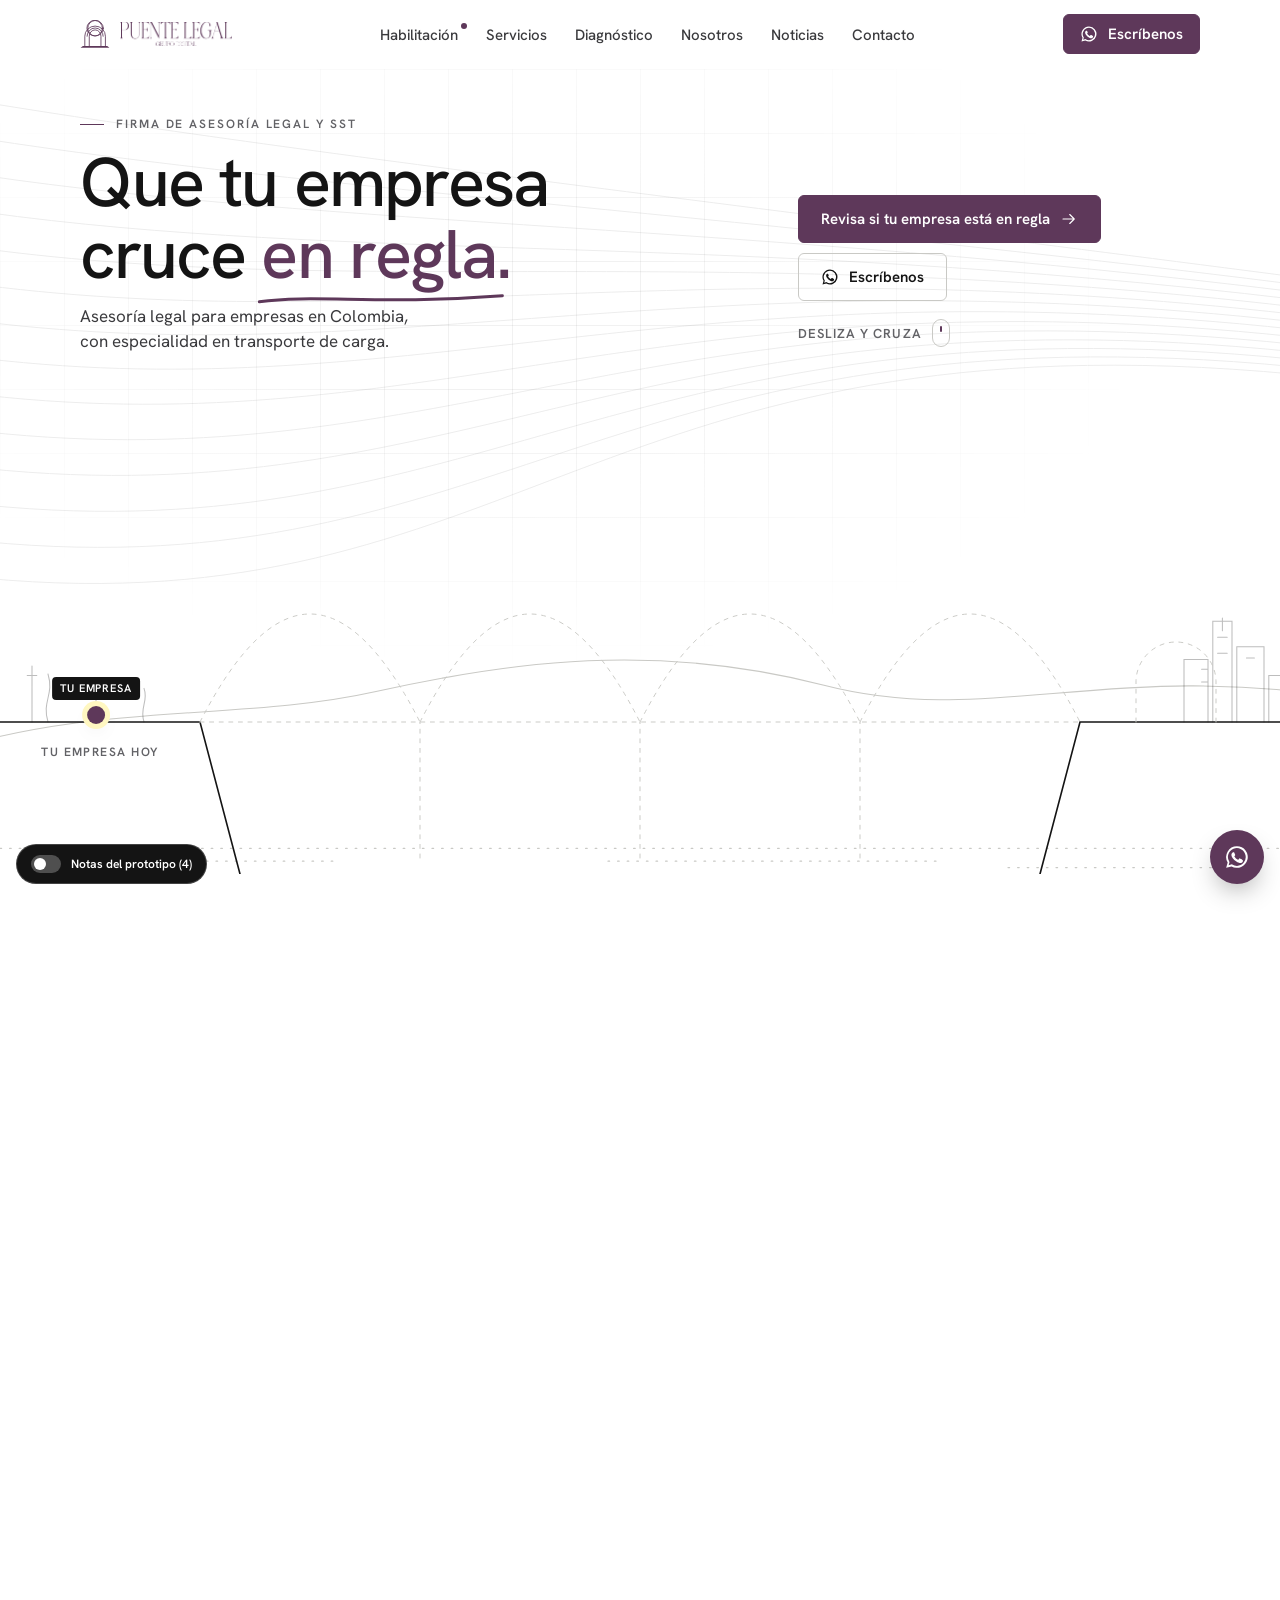
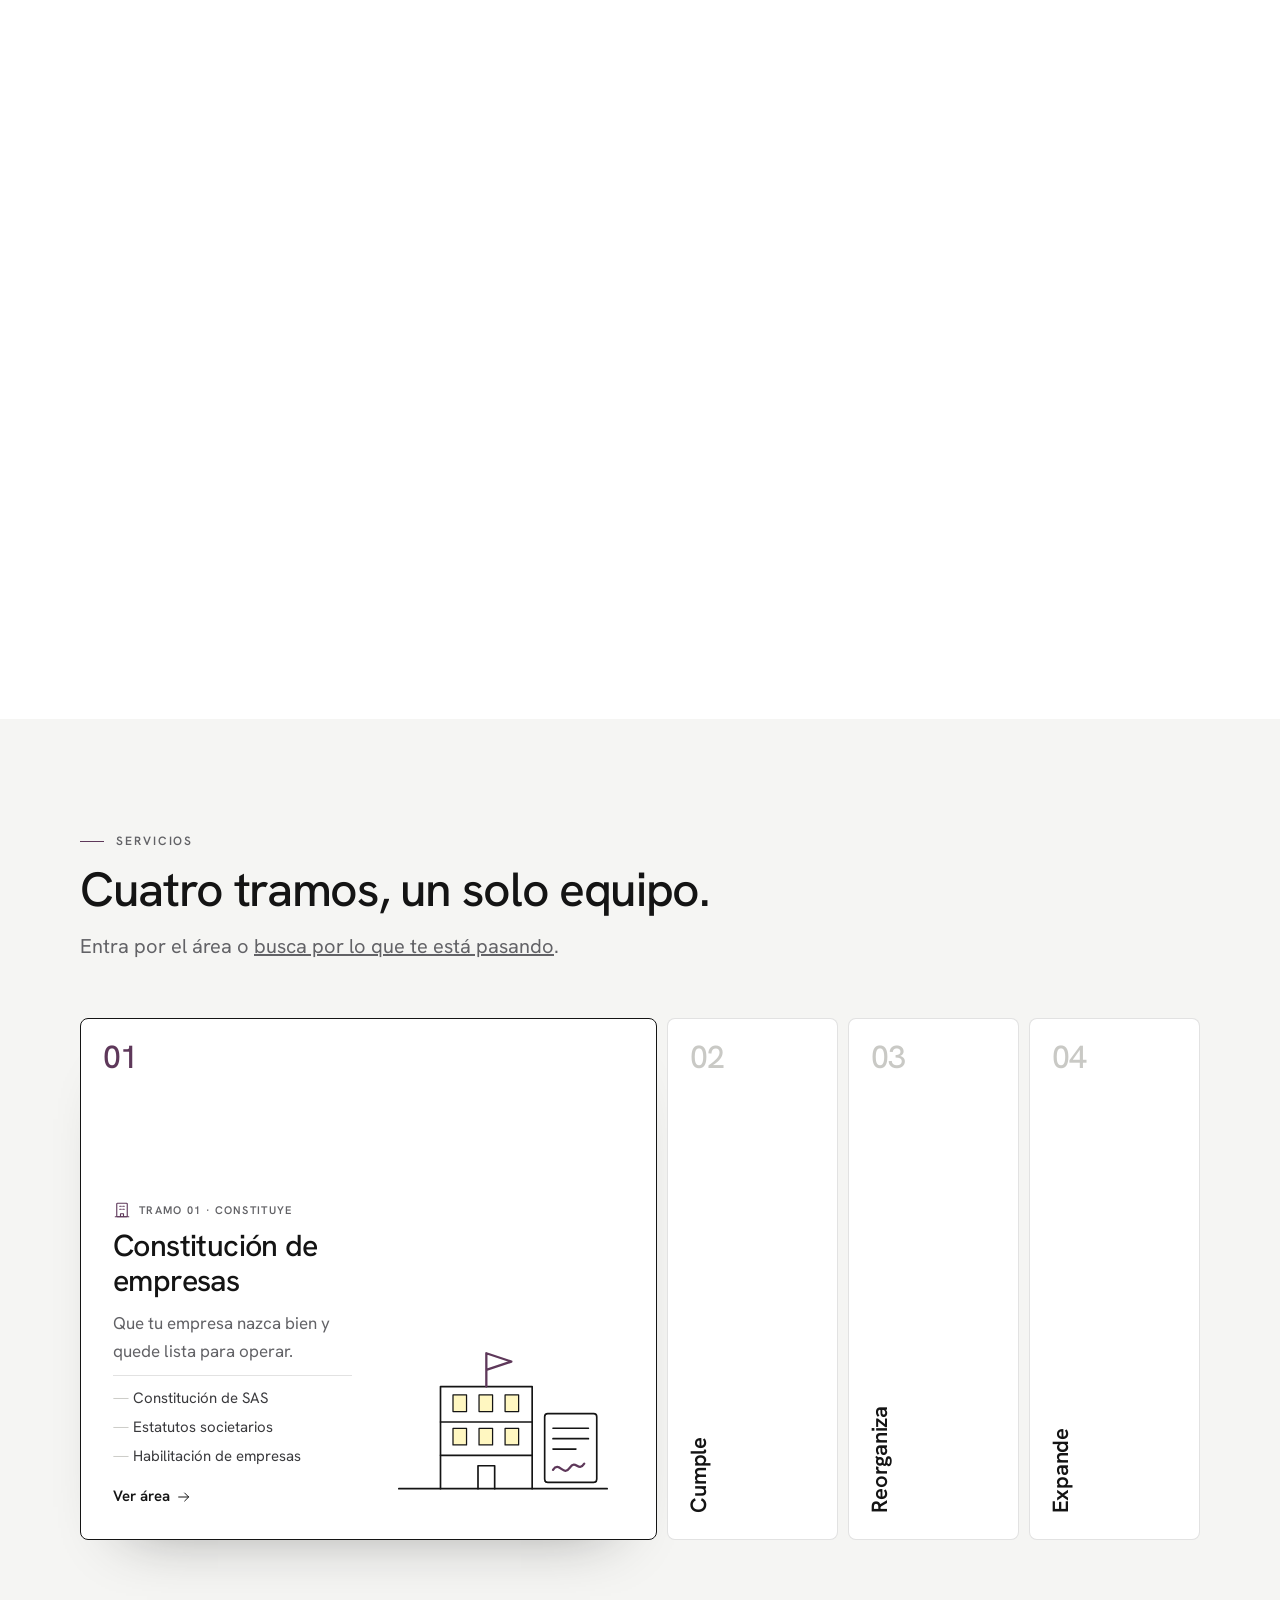
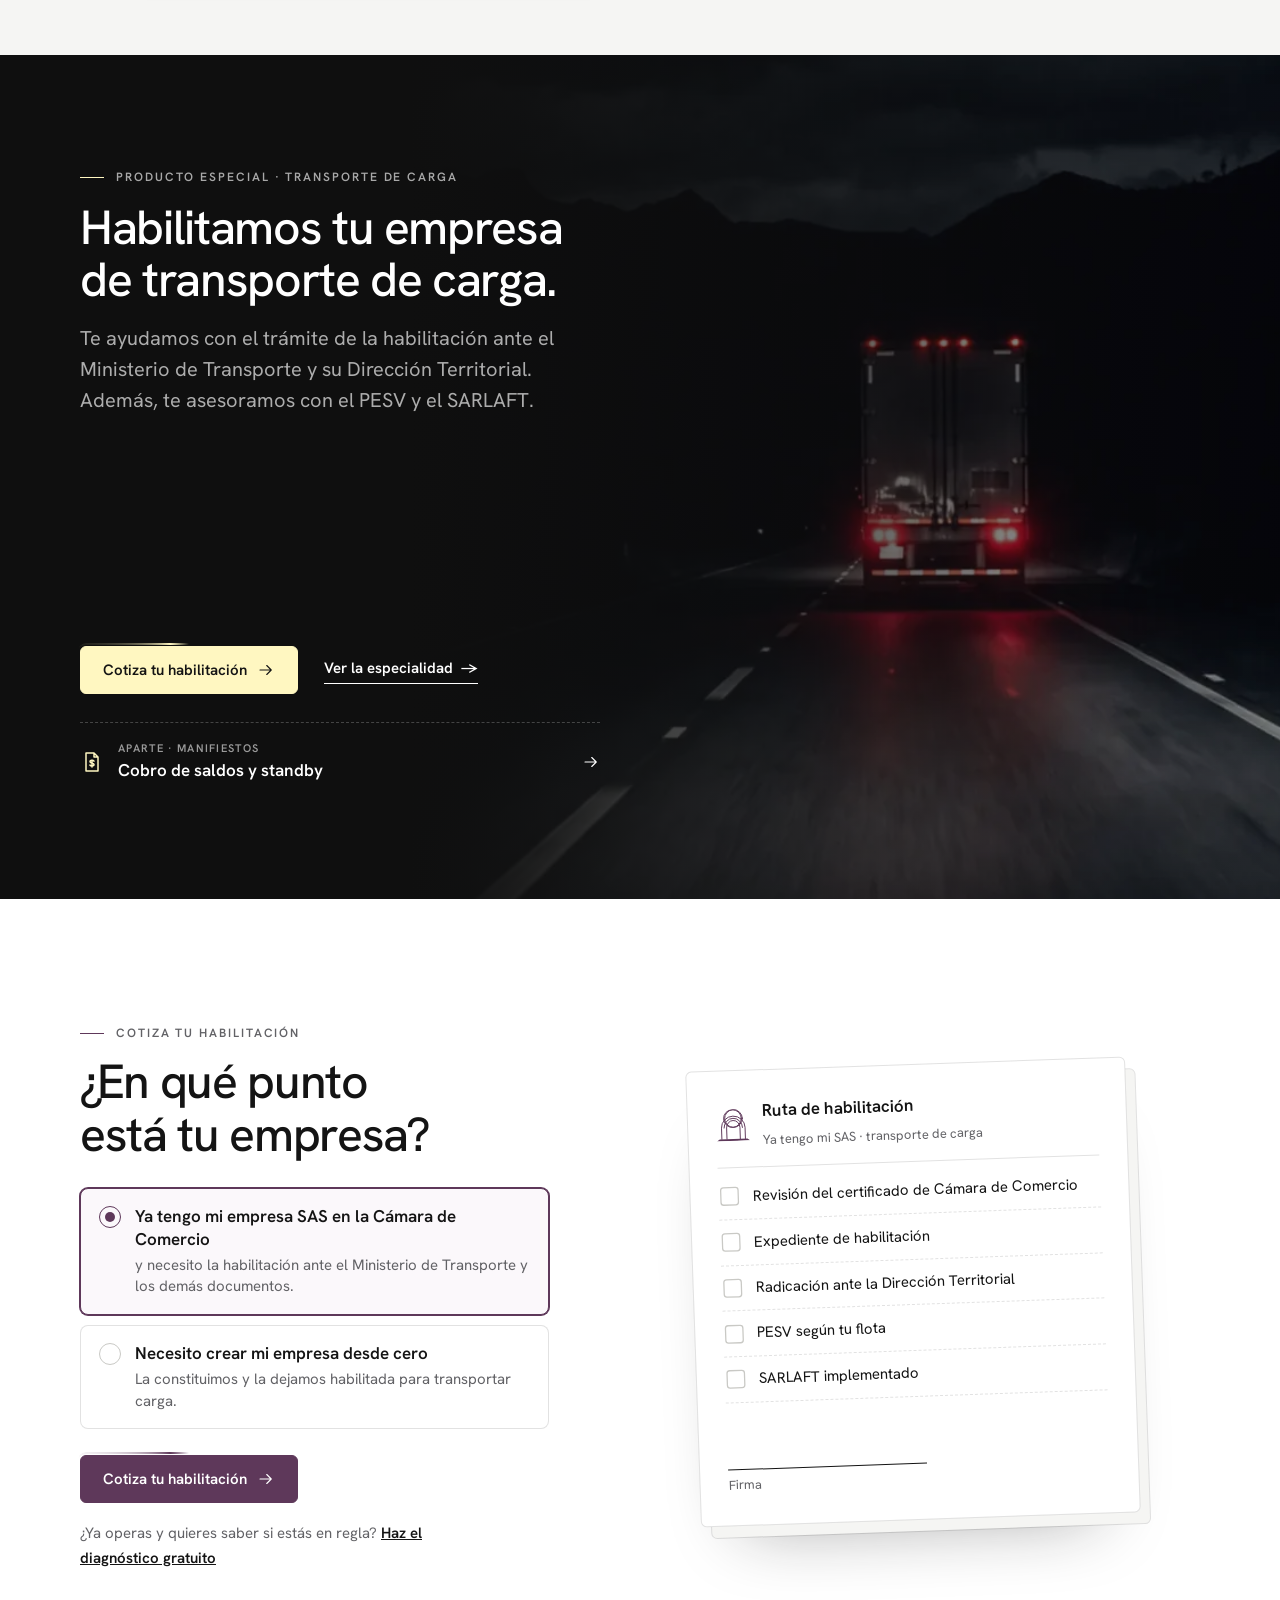
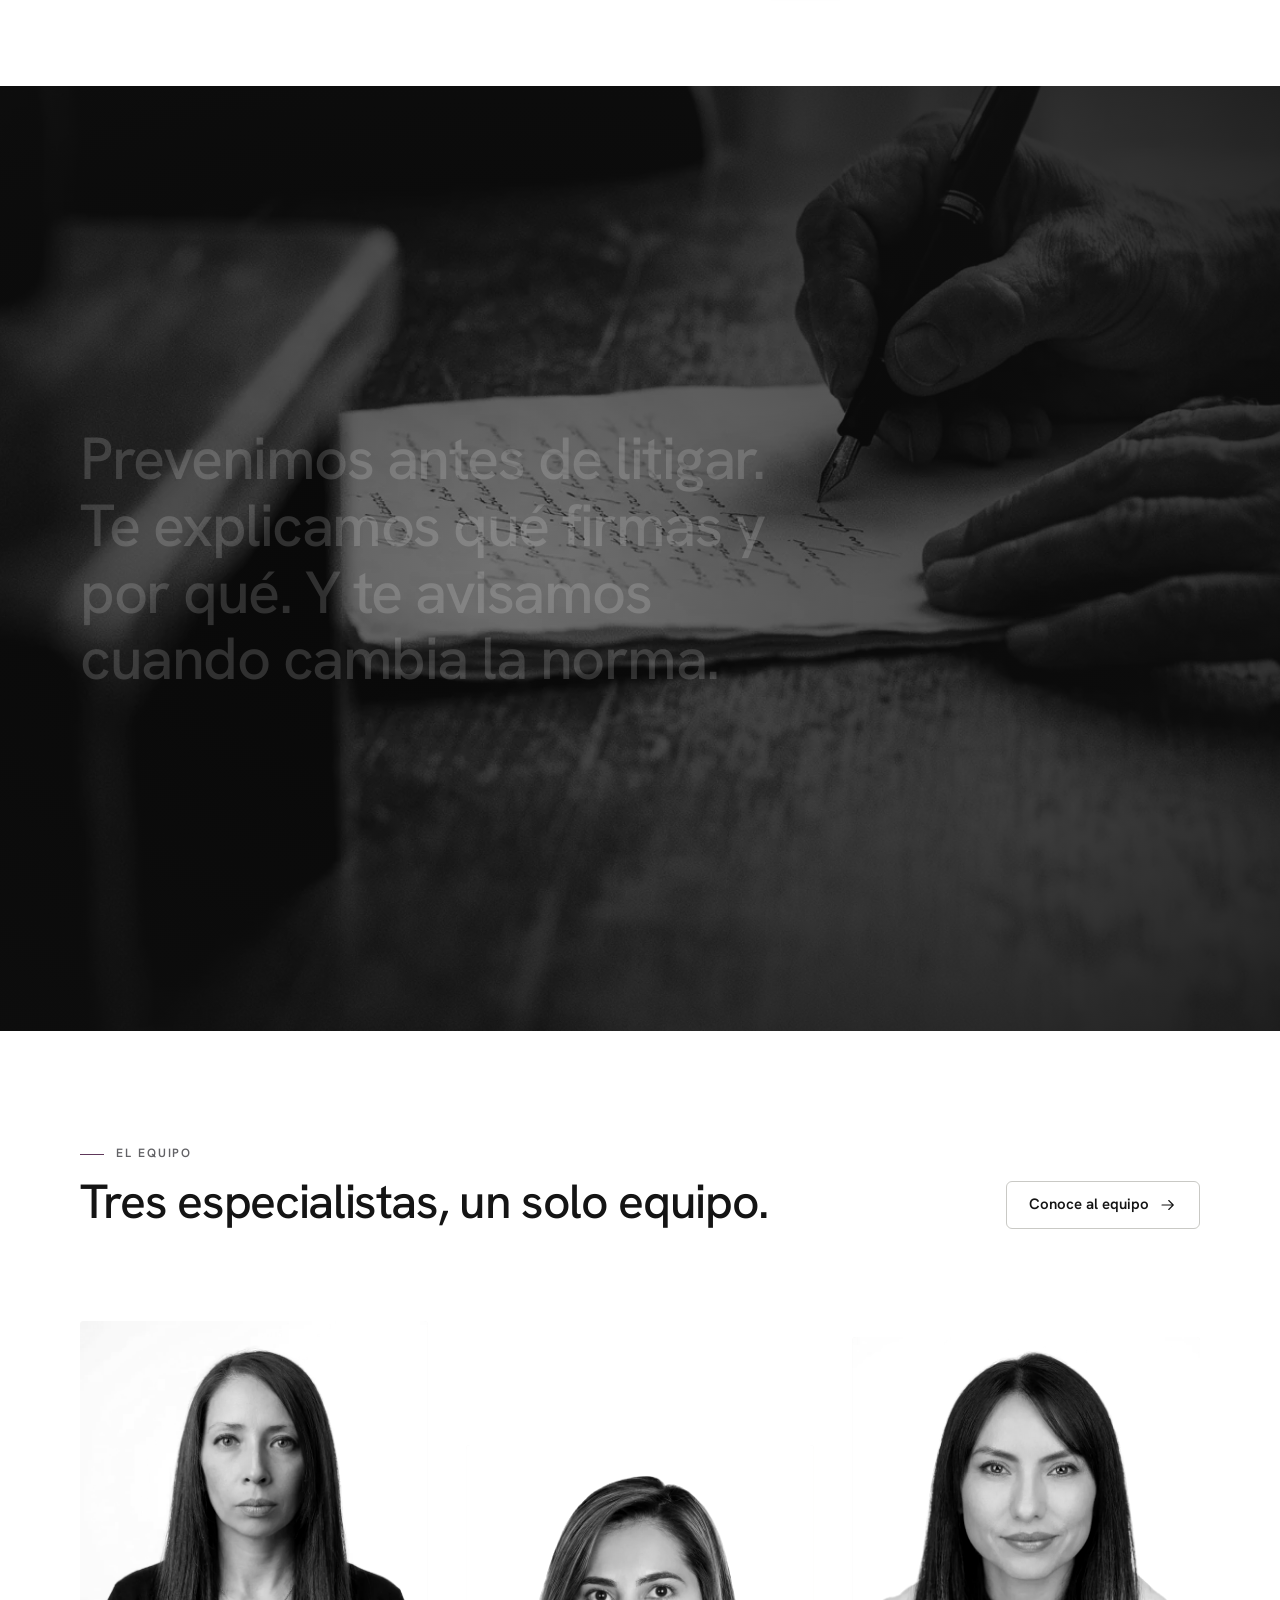
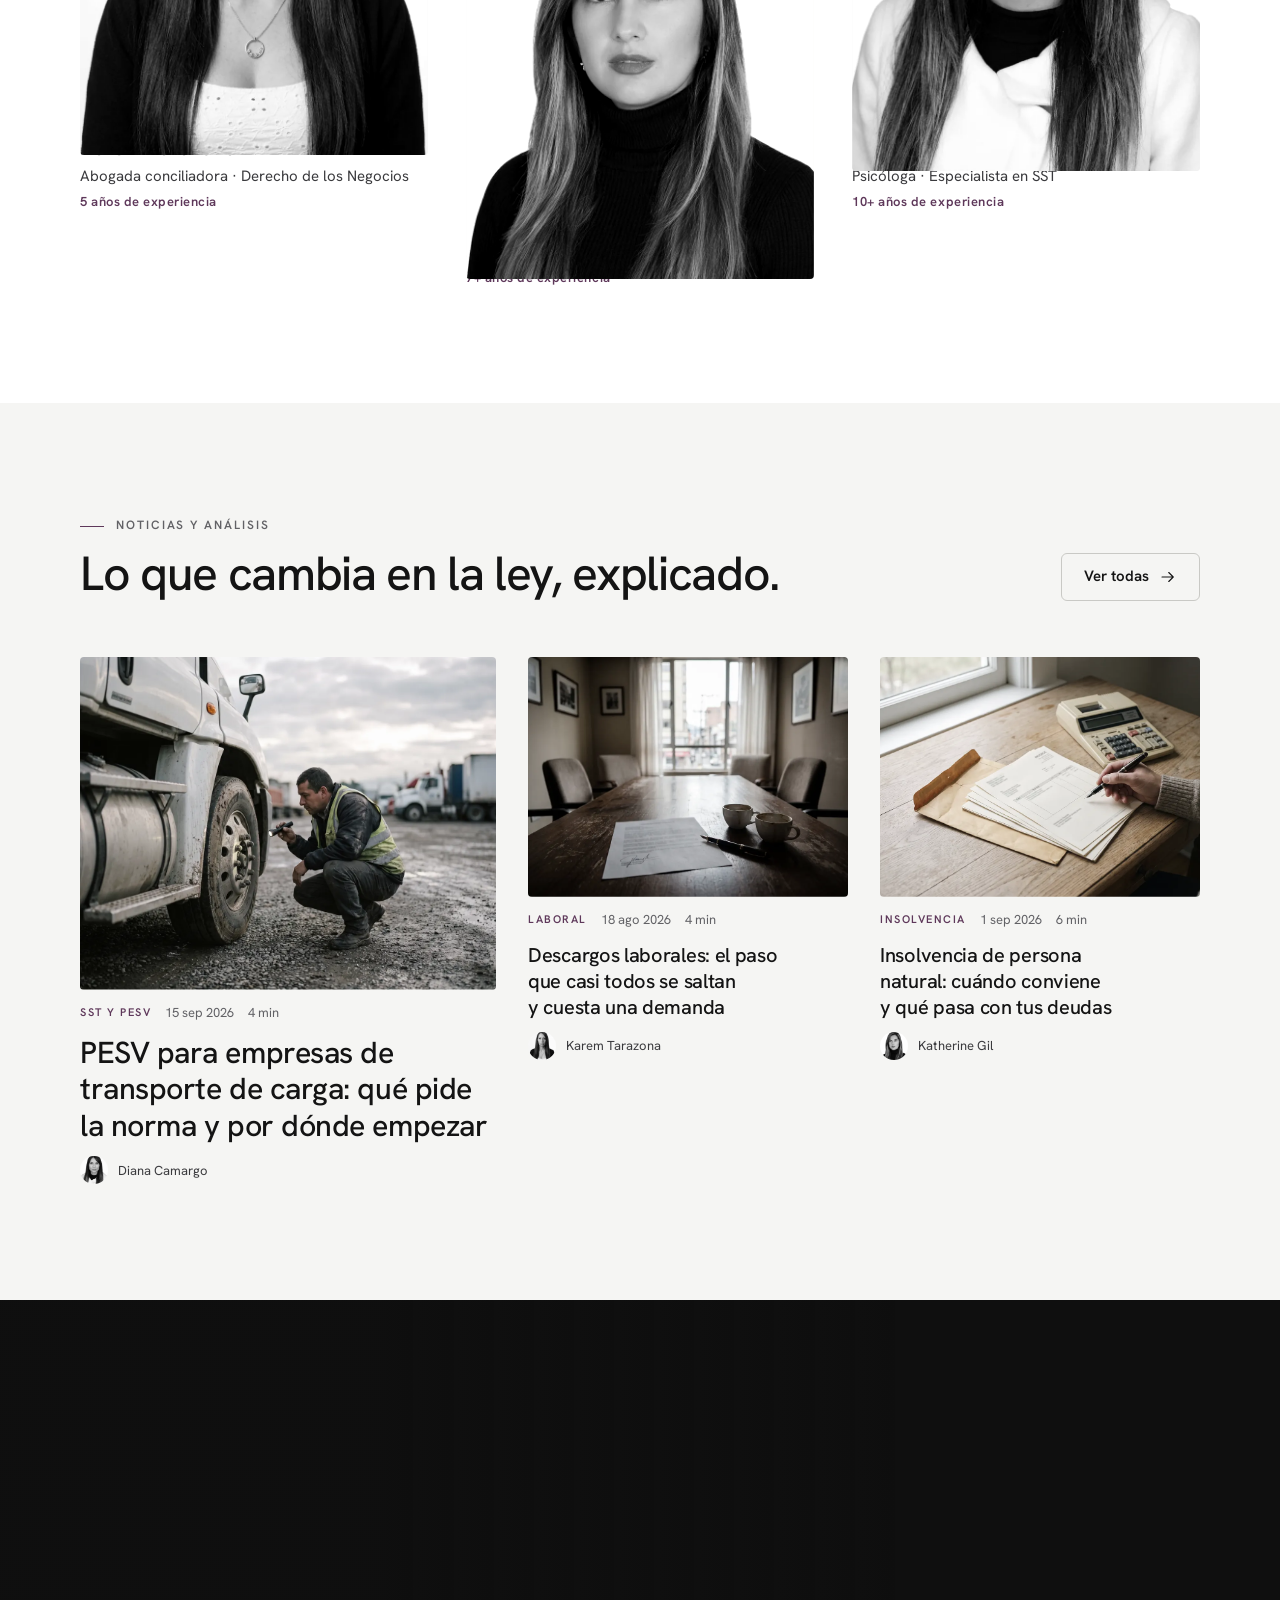
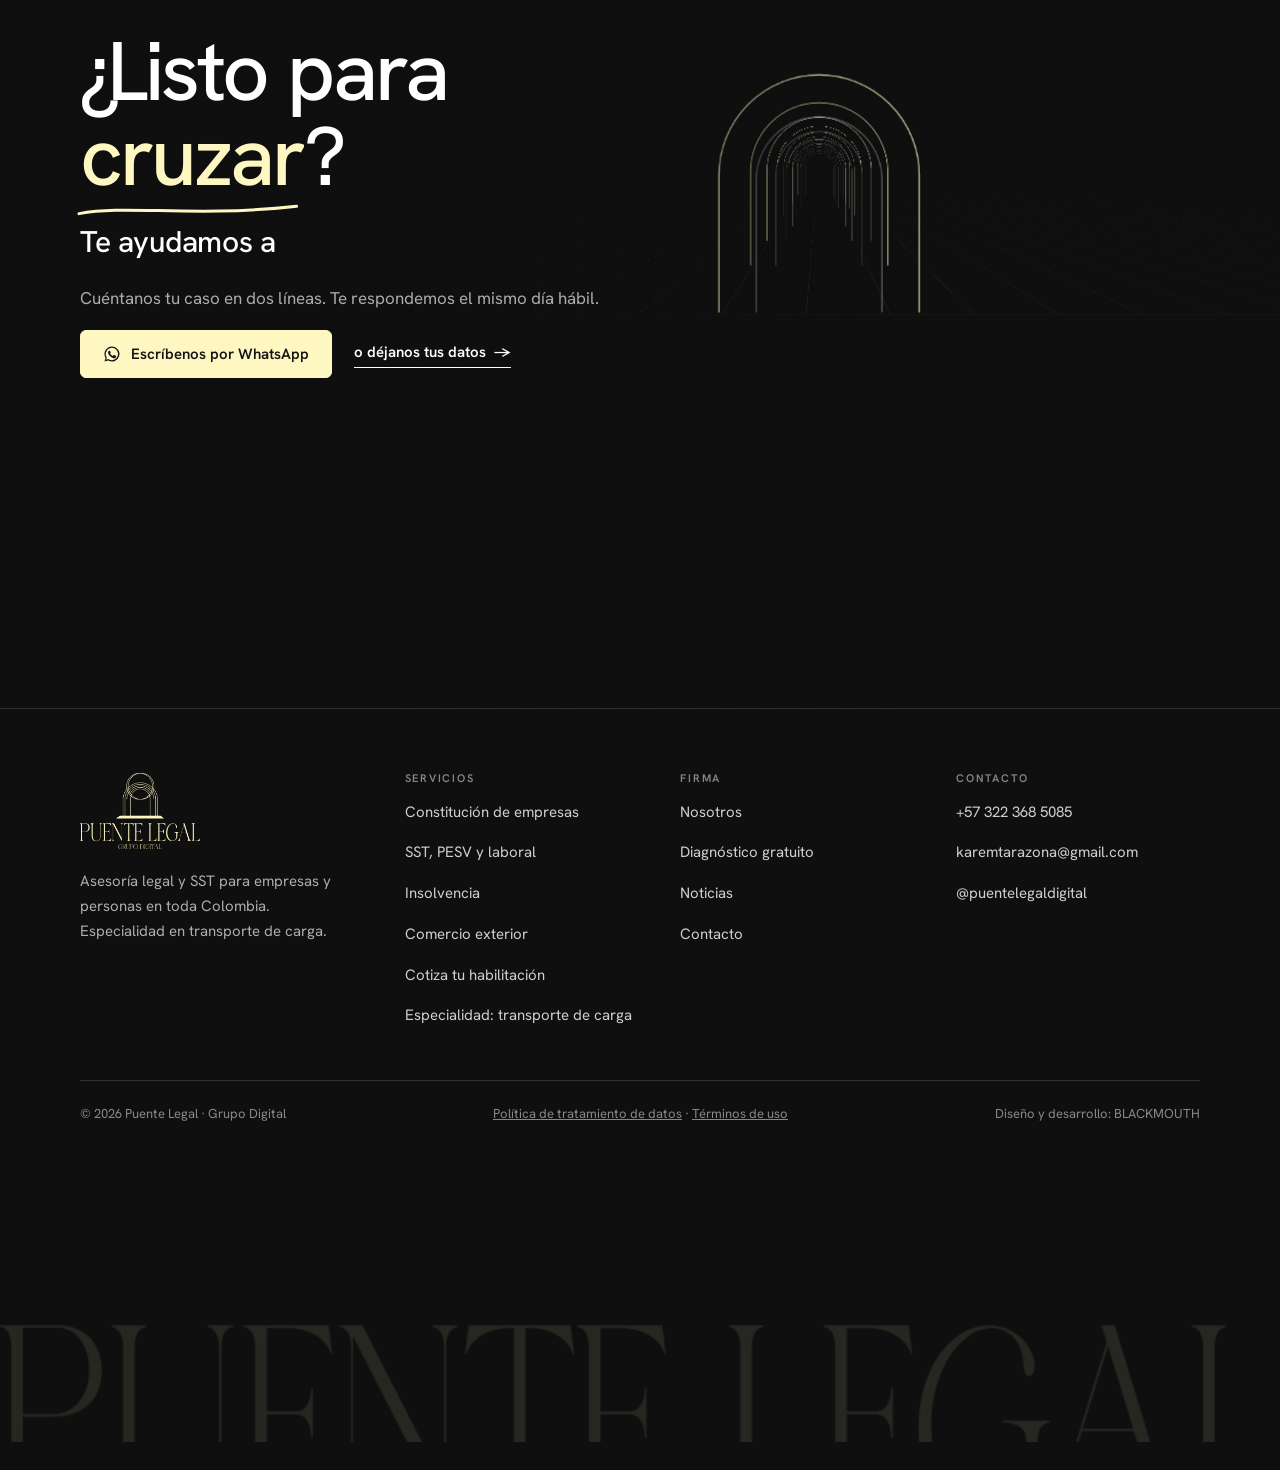
==== commit 3081903f: "Prototipo v6: correcciones de la clienta - Tramo 01: sale marca y propiedad intelectual, entra habil" ====
--- a/index.html
+++ b/index.html
@@ -37,7 +37,7 @@
    "logo": "https://puentelegal.com.co/assets/img/logo-full-ciruela.png",
    "image": "https://puentelegal.com.co/assets/img/og.jpg",
    "slogan": "Que tu empresa cruce en regla.",
-   "description": "Asesoría legal y en seguridad y salud en el trabajo para empresas y personas en Colombia: constitución de empresas, SG-SST y PESV, laboral, insolvencia y comercio exterior. Especialidad en transporte de carga.",
+   "description": "Asesoría legal y en seguridad y salud en el trabajo para empresas y personas en Colombia: constitución y habilitación de empresas, SG-SST y PESV, laboral, insolvencia y comercio exterior. Especialidad en transporte de carga.",
    "telephone": "+57 322 368 5085",
    "email": "karemtarazona@gmail.com",
    "contactPoint": {
@@ -57,9 +57,10 @@
    "knowsAbout": [
     "Derecho societario",
     "Sociedades por Acciones Simplificadas",
-    "Propiedad intelectual",
+    "Habilitación de empresas de transporte de carga",
     "SG-SST",
     "PESV",
+    "SARLAFT",
     "Derecho laboral",
     "Insolvencia",
     "Aduanas",
@@ -106,8 +107,8 @@
         "@type": "Offer",
         "itemOffered": {
          "@type": "Service",
-         "name": "Marca y propiedad intelectual",
-         "url": "https://puentelegal.com.co/servicios/constitucion-de-empresas/#marca-propiedad-intelectual"
+         "name": "Habilitación de empresas",
+         "url": "https://puentelegal.com.co/servicios/constitucion-de-empresas/#habilitacion-empresas"
         }
        }
       ]
@@ -224,6 +225,7 @@
     </a>
     <nav aria-label="Principal">
     <ul class="nav-links" id="menu">
+      <li><a href="habilitacion-transporte-de-carga/" class="nav-star">Habilitación</a></li>
       <li><a href="servicios/">Servicios</a></li>
       <li><a href="diagnostico/">Diagnóstico</a></li>
       <li><a href="nosotros/">Nosotros</a></li>
@@ -262,7 +264,8 @@
   <symbol id="i-mas" viewBox="0 0 24 24"><path d="M5 12h14"/><path d="M12 5v14"/></symbol>
   <symbol id="i-camion" viewBox="0 0 24 24"><path d="M2.5 6h11v10h-11zM13.5 9.5H18l3.5 3.5V16h-8" pathLength="1"/><circle cx="6.5" cy="17.5" r="1.8" pathLength="1"/><circle cx="17.5" cy="17.5" r="1.8" pathLength="1"/></symbol>
   <symbol id="i-habilitacion" viewBox="0 0 24 24"><path d="M14 3H6v18h12V7zM14 3v4h4" pathLength="1"/><circle cx="12" cy="13.5" r="2.5" pathLength="1"/><path d="M10.6 15.6L10 19l2-1 2 1-.6-3.4" pathLength="1"/></symbol>
-  <symbol id="i-vinculo" viewBox="0 0 24 24"><path d="M10 14l4-4" pathLength="1"/><path d="M8.5 11.5l-2 2a3.2 3.2 0 0 0 4.5 4.5l2-2" pathLength="1"/><path d="M15.5 12.5l2-2A3.2 3.2 0 0 0 13 6l-2 2" pathLength="1"/></symbol>
+  <symbol id="i-lupa" viewBox="0 0 24 24"><circle cx="10.5" cy="10.5" r="6.5" pathLength="1"/><path d="M15.3 15.3L21 21M8 10.5h5" pathLength="1"/></symbol>
+  <symbol id="i-saldo" viewBox="0 0 24 24"><path d="M14 3H6v18h12V7zM14 3v4h4" pathLength="1"/><path d="M12 10v7M14 11.2c-.4-.6-1.1-.9-2-.9-1.1 0-2 .6-2 1.4 0 1.9 4 1 4 2.9 0 .8-.9 1.4-2 1.4-.9 0-1.7-.4-2.1-1" pathLength="1"/></symbol>
   <symbol id="i-volante" viewBox="0 0 24 24"><circle cx="12" cy="12" r="9" pathLength="1"/><circle cx="12" cy="12" r="2" pathLength="1"/><path d="M3.5 10.5l6.5 1M20.5 10.5l-6.5 1M12 14v7" pathLength="1"/></symbol>
   <symbol id="i-doc" viewBox="0 0 24 24"><path d="M14 3H6v18h12V7zM14 3v4h4M9 11h6M9 14.5h6M9 18h4" pathLength="1"/></symbol>
   <symbol id="i-escudo" viewBox="0 0 24 24"><path d="M12 3l7 3v5c0 4.5-3 8.3-7 10-4-1.7-7-5.5-7-10V6z" pathLength="1"/><path d="M9 12l2 2 4-4" pathLength="1"/></symbol>
@@ -333,8 +336,8 @@
         <span class="acc-txt">
           <span class="acc-k"><svg class="i" aria-hidden="true" focusable="false"><use href="#i-empresa"/></svg> Tramo 01 · Constituye</span>
           <strong class="acc-h">Constitución de empresas</strong>
-          <span class="acc-hook">Que tu empresa nazca bien y con nombre propio.</span>
-          <span class="acc-list"><span>Constitución de SAS</span><span>Estatutos societarios</span><span>Marca y propiedad intelectual</span></span>
+          <span class="acc-hook">Que tu empresa nazca bien y quede lista para operar.</span>
+          <span class="acc-list"><span>Constitución de SAS</span><span>Estatutos societarios</span><span>Habilitación de empresas</span></span>
           <span class="acc-go">Ver área <svg class="i i-flecha" aria-hidden="true" focusable="false"><use href="#i-flecha"/></svg></span>
         </span>
         <span class="acc-art"><svg viewBox="0 0 240 180" aria-hidden="true" focusable="false">
@@ -411,54 +414,62 @@
 <!-- ============ ESPECIALIDAD: carretera nocturna en 3D ============ -->
 <section class="esp3d s-negro" data-draw="through" aria-labelledby="es-t">
   <div class="esp3d-bg" data-ty="0:-50;1:50" aria-hidden="true">
-    <div class="ph"><div class="ph-inner"><span class="ph-tag">Video de fondo · loop 12 s · sin audio</span><span class="ph-title">Tractocamión en carretera de noche, luces traseras, plano estabilizado</span></div></div>
-  </div>
-  <div class="road3d loop" aria-hidden="true">
-    <div class="road3d-glow"></div>
-    <div class="road3d-plane"><i class="rl rl-l"></i><i class="rl rl-c"></i><i class="rl rl-r"></i></div>
-    <svg class="truck3d" viewBox="0 0 120 110"><rect x="10" y="6" width="100" height="78" rx="3"/><path d="M10 26H110M60 6V84M18 84v14h16V84M86 84v14h16V84"/><rect class="tl" x="16" y="70" width="10" height="6"/><rect class="tl" x="94" y="70" width="10" height="6"/></svg>
+    <video class="bg-media" data-bg-video muted loop playsinline preload="none" poster="assets/img/fotos/carretera-noche.webp">
+      <source src="assets/video/carretera-noche.mp4" type="video/mp4">
+    </video>
   </div>
   <div class="wrap esp3d-copy">
-    <p class="eyebrow">Nuestra especialidad</p>
-    <h2 id="es-t" class="h2" data-split="words">Transporte de carga. Lo conocemos por dentro.</h2>
-    <p class="lead muted">Habilitación, vinculación, PESV y manifiestos. Sin explicarnos qué es un cabezote.</p>
-    <ul class="esp3d-chips"><li data-on="0.30"><svg class="i" aria-hidden="true" focusable="false"><use href="#i-habilitacion"/></svg>Habilitación</li><li data-on="0.38"><svg class="i" aria-hidden="true" focusable="false"><use href="#i-vinculo"/></svg>Vinculación de vehículos</li><li data-on="0.46"><svg class="i" aria-hidden="true" focusable="false"><use href="#i-volante"/></svg>PESV y manifiestos</li></ul>
-    <a class="btn btn-ghost" href="transporte-de-carga/">Ver la especialidad <svg class="i i-flecha" aria-hidden="true" focusable="false"><use href="#i-flecha"/></svg></a>
-  </div>
+    <p class="eyebrow">Producto especial · Transporte de carga</p>
+    <h2 id="es-t" class="h2" data-split="words">Habilitamos tu empresa de transporte de carga.</h2>
+    <p class="lead muted">Te ayudamos con el trámite de la habilitación ante el Ministerio de Transporte y su Dirección Territorial. Además, te asesoramos con el PESV y el SARLAFT.</p>
+    <ul class="esp3d-chips"><li data-on="0.30"><svg class="i" aria-hidden="true" focusable="false"><use href="#i-habilitacion"/></svg>Habilitación ante el Ministerio de Transporte</li><li data-on="0.38"><svg class="i" aria-hidden="true" focusable="false"><use href="#i-volante"/></svg>PESV</li><li data-on="0.46"><svg class="i" aria-hidden="true" focusable="false"><use href="#i-lupa"/></svg>SARLAFT</li></ul>
+    <div class="esp3d-cta">
+      <a class="btn btn-trail" href="habilitacion-transporte-de-carga/#cotizar" data-conv="cta_cotiza_habilitacion" data-loc="home-especial">Cotiza tu habilitación <svg class="i i-flecha" aria-hidden="true" focusable="false"><use href="#i-flecha"/></svg></a>
+      <a class="link-arrow" href="transporte-de-carga/">Ver la especialidad <span aria-hidden="true">→</span></a>
+    </div>
+    <a class="esp3d-aparte" href="transporte-de-carga/#manifiestos"><svg class="i" aria-hidden="true" focusable="false"><use href="#i-saldo"/></svg><span><small>Aparte · Manifiestos</small><b>Cobro de saldos y standby</b></span><svg class="i i-flecha" aria-hidden="true" focusable="false"><use href="#i-flecha"/></svg></a>
+  </div>
+  <details class="proto-note"><summary>Nota · Producto especial</summary><div>Pedido de la clienta: la habilitación es el producto estrella; PESV y SARLAFT van como complemento y los manifiestos (cobro de saldos y standby) son un servicio aparte. Video de fondo generado con IA (Kling, en loop) como referencia del plano real.</div></details>
 </section>
 
 <!-- ============ DIAGNÓSTICO: hoja que se chequea, se firma y se sella ============ -->
 <section class="band s-blanco" aria-labelledby="dg-t">
   <div class="wrap diag-doc">
-    <div>
-      <p class="eyebrow">Diagnóstico gratuito</p>
-      <h2 id="dg-t" class="h2" data-split="words" style="margin-top:14px">¿Tu empresa está en regla?</h2>
-      <p class="lead muted" style="margin-top:14px;font-size:var(--t-md)">Seis preguntas, un minuto. Al final sabes qué te falta y nos lo mandas por WhatsApp.</p>
-      <a class="btn btn-trail trail-ciruela" style="margin-top:26px" href="diagnostico/" data-conv="cta_diagnostico" data-loc="home-teaser">Hacer el diagnóstico <svg class="i i-flecha" aria-hidden="true" focusable="false"><use href="#i-flecha"/></svg></a>
+    <div class="ruta" data-ruta-box>
+      <p class="eyebrow">Cotiza tu habilitación</p>
+      <h2 id="dg-t" class="h2" data-split="words" style="margin-top:14px">¿En qué punto está tu empresa?</h2>
+      <fieldset class="ruta-opts">
+        <legend class="sr-only">Elige tu caso</legend>
+        <label class="ruta-opt"><input type="radio" name="ruta-home" value="sas" checked><span class="ruta-mark" aria-hidden="true"></span><span><b>Ya tengo mi empresa SAS en la Cámara de Comercio</b><small>y necesito la habilitación ante el Ministerio de Transporte y los demás documentos.</small></span></label><label class="ruta-opt"><input type="radio" name="ruta-home" value="cero"><span class="ruta-mark" aria-hidden="true"></span><span><b>Necesito crear mi empresa desde cero</b><small>La constituimos y la dejamos habilitada para transportar carga.</small></span></label>
+      </fieldset>
+      <a class="btn btn-trail trail-ciruela" data-ruta-cta href="habilitacion-transporte-de-carga/?ruta=sas#cotizar" data-conv="cta_cotiza_habilitacion" data-loc="home-ruta">Cotiza tu habilitación <svg class="i i-flecha" aria-hidden="true" focusable="false"><use href="#i-flecha"/></svg></a>
+      <p class="ruta-alt muted">¿Ya operas y quieres saber si estás en regla? <a href="diagnostico/">Haz el diagnóstico gratuito</a></p>
     </div>
     <div class="paper-wrap" data-tilt data-draw="view" aria-hidden="true">
       <div class="paper">
-        <div class="paper-head"><svg class="paper-iso" viewBox="0 0 1060 1000"><use href="#iso-sym"/></svg><span><b>Diagnóstico legal</b><small>Tu empresa · hoy</small></span></div>
-        <ul class="paper-list"><li><svg class="pchk" viewBox="0 0 24 24" aria-hidden="true"><rect x="2.5" y="2.5" width="19" height="19" rx="3"/><path pathLength="1" data-seg="0.180,0.240" d="M6.5 12.5l3.8 3.8L17.5 8"/></svg><span>Objeto social que cubre lo que haces</span></li><li><svg class="pchk" viewBox="0 0 24 24" aria-hidden="true"><rect x="2.5" y="2.5" width="19" height="19" rx="3"/><path pathLength="1" data-seg="0.265,0.325" d="M6.5 12.5l3.8 3.8L17.5 8"/></svg><span>Matrícula mercantil renovada este año</span></li><li><svg class="pchk" viewBox="0 0 24 24" aria-hidden="true"><rect x="2.5" y="2.5" width="19" height="19" rx="3"/><path pathLength="1" data-seg="0.350,0.410" d="M6.5 12.5l3.8 3.8L17.5 8"/></svg><span>Marca registrada ante la SIC</span></li><li><svg class="pchk" viewBox="0 0 24 24" aria-hidden="true"><rect x="2.5" y="2.5" width="19" height="19" rx="3"/><path pathLength="1" data-seg="0.435,0.495" d="M6.5 12.5l3.8 3.8L17.5 8"/></svg><span>SG-SST con evaluación de estándares mínimos</span></li><li><svg class="pchk" viewBox="0 0 24 24" aria-hidden="true"><rect x="2.5" y="2.5" width="19" height="19" rx="3"/><path pathLength="1" data-seg="0.520,0.580" d="M6.5 12.5l3.8 3.8L17.5 8"/></svg><span>Reglamento interno y comité de convivencia</span></li><li><svg class="pchk" viewBox="0 0 24 24" aria-hidden="true"><rect x="2.5" y="2.5" width="19" height="19" rx="3"/><path pathLength="1" data-seg="0.605,0.665" d="M6.5 12.5l3.8 3.8L17.5 8"/></svg><span>Contratos laborales por escrito</span></li></ul>
+        <div class="paper-head"><svg class="paper-iso" viewBox="0 0 1060 1000"><use href="#iso-sym"/></svg><span><b>Ruta de habilitación</b><small data-ruta-label>Ya tengo mi SAS · transporte de carga</small></span></div>
+        <ul class="paper-list" data-ruta-list="sas"><li style="--j:0"><svg class="pchk" viewBox="0 0 24 24" aria-hidden="true"><rect x="2.5" y="2.5" width="19" height="19" rx="3"/><path pathLength="1" data-seg="0.180,0.240" d="M6.5 12.5l3.8 3.8L17.5 8"/></svg><span>Revisión del certificado de Cámara de Comercio</span></li><li style="--j:1"><svg class="pchk" viewBox="0 0 24 24" aria-hidden="true"><rect x="2.5" y="2.5" width="19" height="19" rx="3"/><path pathLength="1" data-seg="0.280,0.340" d="M6.5 12.5l3.8 3.8L17.5 8"/></svg><span>Expediente de habilitación</span></li><li style="--j:2"><svg class="pchk" viewBox="0 0 24 24" aria-hidden="true"><rect x="2.5" y="2.5" width="19" height="19" rx="3"/><path pathLength="1" data-seg="0.380,0.440" d="M6.5 12.5l3.8 3.8L17.5 8"/></svg><span>Radicación ante la Dirección Territorial</span></li><li style="--j:3"><svg class="pchk" viewBox="0 0 24 24" aria-hidden="true"><rect x="2.5" y="2.5" width="19" height="19" rx="3"/><path pathLength="1" data-seg="0.480,0.540" d="M6.5 12.5l3.8 3.8L17.5 8"/></svg><span>PESV según tu flota</span></li><li style="--j:4"><svg class="pchk" viewBox="0 0 24 24" aria-hidden="true"><rect x="2.5" y="2.5" width="19" height="19" rx="3"/><path pathLength="1" data-seg="0.580,0.640" d="M6.5 12.5l3.8 3.8L17.5 8"/></svg><span>SARLAFT implementado</span></li></ul><ul class="paper-list" data-ruta-list="cero" hidden><li style="--j:0"><svg class="pchk" viewBox="0 0 24 24" aria-hidden="true"><rect x="2.5" y="2.5" width="19" height="19" rx="3"/><path pathLength="1" data-seg="0.180,0.240" d="M6.5 12.5l3.8 3.8L17.5 8"/></svg><span>Constitución de la SAS</span></li><li style="--j:1"><svg class="pchk" viewBox="0 0 24 24" aria-hidden="true"><rect x="2.5" y="2.5" width="19" height="19" rx="3"/><path pathLength="1" data-seg="0.280,0.340" d="M6.5 12.5l3.8 3.8L17.5 8"/></svg><span>RUT y registro en la Cámara de Comercio</span></li><li style="--j:2"><svg class="pchk" viewBox="0 0 24 24" aria-hidden="true"><rect x="2.5" y="2.5" width="19" height="19" rx="3"/><path pathLength="1" data-seg="0.380,0.440" d="M6.5 12.5l3.8 3.8L17.5 8"/></svg><span>Expediente de habilitación</span></li><li style="--j:3"><svg class="pchk" viewBox="0 0 24 24" aria-hidden="true"><rect x="2.5" y="2.5" width="19" height="19" rx="3"/><path pathLength="1" data-seg="0.480,0.540" d="M6.5 12.5l3.8 3.8L17.5 8"/></svg><span>Radicación ante la Dirección Territorial</span></li><li style="--j:4"><svg class="pchk" viewBox="0 0 24 24" aria-hidden="true"><rect x="2.5" y="2.5" width="19" height="19" rx="3"/><path pathLength="1" data-seg="0.580,0.640" d="M6.5 12.5l3.8 3.8L17.5 8"/></svg><span>PESV y SARLAFT</span></li></ul>
         <div class="paper-sign"><svg viewBox="0 0 200 40" preserveAspectRatio="none"><path pathLength="1" data-seg=".72,.84" d="M4 28c14-18 22 8 34-4s14-16 22 0 10 10 24-8 16 12 28 2 20-6 40-4"/></svg><span>Firma</span></div>
         <div class="stamp" data-on=".86">
           <svg viewBox="0 0 120 120"><defs><path id="stp" d="M16 60a44 44 0 1 1 88 0a44 44 0 1 1-88 0"/></defs>
             <circle cx="60" cy="60" r="56"/><circle cx="60" cy="60" r="34"/>
-            <text><textPath href="#stp">EN REGLA · PUENTE LEGAL · EN REGLA ·</textPath></text>
+            <text><textPath href="#stp">HABILITADA · PUENTE LEGAL · EN REGLA ·</textPath></text>
             <path d="M46 76V60a14 14 0 0 1 28 0v16M52 76V61a8 8 0 0 1 16 0v15M42 76h36"/></svg>
         </div>
       </div>
     </div>
   </div>
+  <div class="wrap"><details class="proto-note"><summary>Nota · ¿En qué punto está tu empresa?</summary><div>Reemplaza el diagnóstico en el inicio, como pidió la clienta: dos rutas (ya tiene la SAS o empieza desde cero) que llegan a la página de cotización con la ruta marcada. El diagnóstico sigue disponible en su página.</div></details></div>
 </section>
 
 <!-- ============ MANIFIESTO: parallax + texto que se ilumina ============ -->
 <section class="mani" data-draw="through" aria-label="Lo que nos define">
   <div class="mani-bg" data-ty="0:-90;1:90" aria-hidden="true">
-    <div class="ph"><div class="ph-inner"><span class="ph-tag">Foto a todo el ancho · parallax</span><span class="ph-title">Manos firmando un acta sobre un escritorio, luz natural, blanco y negro</span></div></div>
+    <img class="bg-media" src="assets/img/fotos/manifiesto-firma.webp" srcset="assets/img/fotos/manifiesto-firma-1100.webp 1100w, assets/img/fotos/manifiesto-firma.webp 2000w" sizes="100vw" alt="" loading="lazy" decoding="async">
   </div>
   <div class="wrap mani-in">
     <p class="mani-t" data-fill><em>Prevenimos</em> antes de litigar. Te <em>explicamos</em> qué firmas y por qué. Y te <em>avisamos</em> cuando cambia la norma.</p>
+    <details class="proto-note"><summary>Nota · Manifiesto</summary><div>Texto provisional: la clienta enviará su manifiesto (“lo que creo”) para reemplazarlo. La foto es generada con IA como referencia.</div></details>
   </div>
 </section>
 
@@ -497,19 +508,19 @@
     </div>
     <div class="news-grid">
 <a class="card feature" href="noticias/pesv-empresas-transporte-carga/" data-inview style="--i:0">
-        <div class="card-media"><div class="ph"><div class="ph-inner"><span class="ph-tag">Imagen</span><span class="ph-title">Conductor revisando su vehículo antes de salir</span></div></div></div>
+        <div class="card-media"><img src="assets/img/fotos/n-pesv.webp" alt="Conductor revisando su vehículo antes de salir" width="1000" height="747" loading="lazy" decoding="async"></div>
         <div class="card-meta"><span class="card-cat">SST y PESV</span><time datetime="2026-09-15">15 sep 2026</time><span>4 min</span></div>
         <h3>PESV para empresas de transporte de carga: qué pide la norma y por dónde empezar</h3>
         <span class="card-author"><img src="assets/team/diana-camargo.webp" alt="" width="28" height="28" loading="lazy">Diana Camargo</span>
       </a>
 <a class="card" href="noticias/pesv-empresas-transporte-carga/" data-inview style="--i:1">
-        <div class="card-media"><div class="ph ph-light"><div class="ph-inner"><span class="ph-tag">Imagen</span><span class="ph-title">Sala de reuniones con acta sobre la mesa</span></div></div></div>
+        <div class="card-media"><img src="assets/img/fotos/n-descargos.webp" alt="Sala de reuniones con acta sobre la mesa" width="1000" height="747" loading="lazy" decoding="async"></div>
         <div class="card-meta"><span class="card-cat">Laboral</span><time datetime="2026-08-18">18 ago 2026</time><span>4 min</span></div>
         <h3>Descargos laborales: el paso que casi todos se saltan y cuesta una demanda</h3>
         <span class="card-author"><img src="assets/team/karem-tarazona.webp" alt="" width="28" height="28" loading="lazy">Karem Tarazona</span>
       </a>
 <a class="card" href="noticias/pesv-empresas-transporte-carga/" data-inview style="--i:2">
-        <div class="card-media"><div class="ph ph-light"><div class="ph-inner"><span class="ph-tag">Imagen</span><span class="ph-title">Facturas y calculadora sobre un escritorio</span></div></div></div>
+        <div class="card-media"><img src="assets/img/fotos/n-insolvencia.webp" alt="Facturas y calculadora sobre un escritorio" width="1000" height="747" loading="lazy" decoding="async"></div>
         <div class="card-meta"><span class="card-cat">Insolvencia</span><time datetime="2026-09-01">1 sep 2026</time><span>6 min</span></div>
         <h3>Insolvencia de persona natural: cuándo conviene y qué pasa con tus deudas</h3>
         <span class="card-author"><img src="assets/team/katherine-gil.webp" alt="" width="28" height="28" loading="lazy">Katherine Gil</span>
@@ -549,6 +560,7 @@
           <li><a href="servicios/sst-pesv-laboral/">SST, PESV y laboral</a></li>
           <li><a href="servicios/insolvencia/">Insolvencia</a></li>
           <li><a href="servicios/comercio-exterior/">Comercio exterior</a></li>
+          <li><a href="habilitacion-transporte-de-carga/">Cotiza tu habilitación</a></li>
           <li><a href="transporte-de-carga/">Especialidad: transporte de carga</a></li>
         </ul>
       </nav>
--- a/assets/site.css
+++ b/assets/site.css
@@ -1159,31 +1159,16 @@
 /* ---------- Especialidad: carretera nocturna en 3D ---------- */
 .esp3d { position: relative; overflow: hidden; isolation: isolate; min-height: min(94vh, 820px); display: grid; align-items: center; padding-block: clamp(72px, 9vw, 120px); }
 .esp3d-bg { position: absolute; inset: -10% 0; z-index: -3; }
-.esp3d-bg .ph { height: 100%; border: 0; place-items: start end; padding: 110px clamp(20px, 4vw, 48px); opacity: .6; }
 .esp3d::after { content: ""; position: absolute; inset: 0; z-index: -1; pointer-events: none; background: linear-gradient(90deg, var(--negro) 0 32%, rgba(15,15,15,.6) 62%, rgba(15,15,15,.15)); }
-.road3d { position: absolute; right: 0; bottom: 0; width: 64%; height: 82%; z-index: -2; perspective: 360px; perspective-origin: 50% 0; overflow: hidden;
-  -webkit-mask-image: linear-gradient(to top, #000 50%, transparent 100%); mask-image: linear-gradient(to top, #000 50%, transparent 100%); }
-.road3d-glow { position: absolute; left: 50%; top: 0; width: 80%; height: 42%; translate: -50% 0; background: radial-gradient(ellipse at 50% 70%, rgba(255,247,193,.2), transparent 70%); }
-.road3d-plane { position: absolute; left: 50%; bottom: 0; width: 540px; height: 2200px; margin-left: -270px; transform-origin: 50% 100%; transform: rotateX(80deg);
-  background: linear-gradient(90deg, transparent 0 6%, rgba(255,255,255,.045) 6% 94%, transparent 94%); }
-.rl { position: absolute; top: 0; bottom: 0; width: 4px; }
-.rl-l { left: 9%; background: rgba(255,247,193,.5); }
-.rl-r { right: 9%; background: rgba(255,247,193,.5); }
-.rl-c { left: 50%; margin-left: -3px; width: 6px; top: -200px; height: calc(100% + 200px); background: repeating-linear-gradient(to bottom, var(--crema) 0 100px, transparent 100px 200px); animation: lane 1s linear infinite; }
-@keyframes lane { to { transform: translateY(200px); } }
-.truck3d { position: absolute; left: 50%; bottom: 12%; width: clamp(92px, 10vw, 140px); translate: -50% 0; fill: none; stroke: #fff; stroke-width: 2; stroke-linejoin: round; animation: bob 2.4s ease-in-out infinite; }
-.truck3d rect:first-child { fill: rgba(15,15,15,.92); }
-.truck3d .tl { fill: var(--crema); stroke: none; filter: drop-shadow(0 0 7px rgba(255,247,193,.95)); }
-@keyframes bob { 50% { transform: translateY(-2px); } }
 .esp3d-copy { position: relative; display: grid; gap: 16px; justify-items: start; }
 .esp3d-copy > * { max-width: 520px; }
 .esp3d-chips { list-style: none; display: grid; gap: 10px; margin: 6px 0 10px; width: 100%; }
 .esp3d-chips li { display: flex; gap: 12px; align-items: center; font-weight: 500; padding: 12px 14px; border: 1px solid var(--linea-clara); border-radius: 6px; background: rgba(15,15,15,.55); backdrop-filter: blur(2px); }
 .esp3d-chips .i { color: var(--crema); }
 @media (max-width: 860px) {
-  .esp3d { align-items: start; min-height: 0; padding-bottom: 300px; }
-  .road3d { width: 100%; height: 320px; }
-  .esp3d::after { background: linear-gradient(180deg, var(--negro) 0 55%, rgba(15,15,15,.25)); }
+  .esp3d { align-items: start; min-height: 0; padding-bottom: 260px; }
+  .esp3d::after { background: linear-gradient(180deg, var(--negro) 0 58%, rgba(15,15,15,.35)); }
+  .esp3d-bg .bg-media { object-position: 50% 100%; }
 }
 
 /* ---------- Diagnóstico: la hoja que se chequea, se firma y se sella ---------- */
@@ -1218,7 +1203,6 @@
 /* ---------- Manifiesto: parallax + texto que se ilumina ---------- */
 .mani { position: relative; overflow: hidden; isolation: isolate; min-height: 105vh; display: grid; align-items: center; background: var(--negro); color: #fff; }
 .mani-bg { position: absolute; inset: -14% 0; z-index: -2; }
-.mani-bg .ph { height: 100%; border: 0; place-items: start end; padding: 18% clamp(20px, 4vw, 48px) 0; opacity: .55; }
 .mani::after { content: ""; position: absolute; inset: 0; z-index: -1; pointer-events: none; background: radial-gradient(ellipse at 40% 50%, rgba(15,15,15,.3), rgba(15,15,15,.88)); }
 .mani-t { font: 500 clamp(1.9rem, 1rem + 3.4vw, 3.9rem)/1.12 var(--f-sans); letter-spacing: -.025em; max-width: 21ch; }
 .mani-t em { font-style: normal; }
@@ -1294,3 +1278,112 @@
   .js .mani-t .fw { color: #fff !important; }
   .js .mani-t em .fw { color: var(--crema) !important; }
 }
+
+/* =====================================================================
+   v6 · correcciones de la clienta (2026-10-07)
+   ===================================================================== */
+
+/* Fotos y video de fondo (generados con IA como referencia) */
+.bg-media { position: absolute; inset: 0; width: 100%; height: 100%; object-fit: cover; display: block; }
+.esp3d-bg .bg-media { opacity: .78; object-position: 62% 60%; }
+.mani-bg .bg-media { opacity: .62; object-position: 72% 50%; filter: grayscale(1) contrast(1.05); }
+.card-media img { width: 100%; height: 100%; object-fit: cover; display: block; transition: transform .9s var(--ease); }
+@media (hover: hover) { .card:hover .card-media img { transform: scale(1.04); } }
+
+/* Navegación: Habilitación es el producto destacado */
+.nav-links a.nav-star::before { content: ""; position: absolute; right: -9px; top: 4px; width: 6px; height: 6px; border-radius: 50%; background: var(--ciruela); }
+
+/* Producto especial (inicio) */
+.esp3d-cta { display: flex; flex-wrap: wrap; gap: 14px 26px; align-items: center; }
+.esp3d-aparte { display: grid; grid-template-columns: 24px 1fr auto; gap: 14px; align-items: center; width: 100%; margin-top: 12px; padding-top: 18px; border-top: 1px dashed rgba(255,255,255,.22); color: #fff; text-decoration: none; }
+.esp3d-aparte .i { width: 24px; height: 24px; color: var(--crema); }
+.esp3d-aparte small { display: block; font: 600 .6875rem/1.3 var(--f-sans); letter-spacing: .12em; text-transform: uppercase; color: rgba(255,255,255,.58); }
+.esp3d-aparte b { font-weight: 600; transition: color .2s; }
+.esp3d-aparte .i-flecha { width: 18px; height: 18px; color: #fff; transition: transform .3s var(--ease); }
+@media (hover: hover) { .esp3d-aparte:hover b { color: var(--crema); } .esp3d-aparte:hover .i-flecha { transform: translateX(4px); } }
+
+/* ¿En qué punto está tu empresa? (inicio) */
+.ruta-opts { border: 0; padding: 0; margin: 26px 0; display: grid; gap: 10px; min-width: 0; }
+.ruta-opt { position: relative; display: grid; grid-template-columns: 22px 1fr; gap: 14px; align-items: start; padding: 16px 18px; border: 1px solid var(--linea); border-radius: 8px; background: #fff; cursor: pointer; transition: border-color .25s, background-color .25s, box-shadow .25s; }
+.ruta-opt input { position: absolute; opacity: 0; pointer-events: none; }
+.ruta-mark { width: 22px; height: 22px; margin-top: 1px; border-radius: 50%; border: 1.5px solid var(--gris-300); display: grid; place-items: center; transition: border-color .25s; }
+.ruta-mark::after { content: ""; width: 10px; height: 10px; border-radius: 50%; background: var(--ciruela); transform: scale(0); transition: transform .35s var(--ease-spring); }
+.ruta-opt b { display: block; font-weight: 600; line-height: 1.35; }
+.ruta-opt small { display: block; margin-top: 4px; font-size: var(--t-sm); line-height: 1.45; color: var(--gris-texto); }
+.ruta-opt.is-on { border-color: var(--ciruela); background: #FBF8FB; box-shadow: 0 0 0 1px var(--ciruela); }
+.ruta-opt.is-on .ruta-mark { border-color: var(--ciruela); }
+.ruta-opt.is-on .ruta-mark::after { transform: scale(1); }
+.ruta-opt:has(input:focus-visible) { outline: 2px solid var(--ciruela); outline-offset: 3px; }
+@media (hover: hover) { .ruta-opt:not(.is-on):hover { border-color: var(--gris-300); } }
+.ruta-alt { margin-top: 18px; font-size: var(--t-sm); }
+.ruta-alt a { color: var(--tinta); font-weight: 600; }
+.paper-list[hidden] { display: none; }
+.paper-list.swap li { animation: rutaIn .5s var(--ease-out-expo) both; animation-delay: calc(var(--j, 0) * 60ms); }
+@keyframes rutaIn { from { opacity: 0; transform: translateY(8px); } }
+
+/* Habilitación: hero con cotizador */
+.hab-hero { position: relative; overflow: hidden; isolation: isolate; padding-block: clamp(36px, 5vw, 72px) clamp(56px, 7vw, 104px); }
+.hab-bg { position: absolute; inset: 0; z-index: -2; }
+.hab-bg img { width: 100%; height: 100%; object-fit: cover; object-position: 72% 50%; filter: brightness(1.18) saturate(.9); animation: habIn 2.4s var(--ease-out-expo) both; }
+@keyframes habIn { from { transform: scale(1.06); opacity: 0; } }
+.hab-hero::after { content: ""; position: absolute; inset: 0; z-index: -1; pointer-events: none;
+  background: linear-gradient(90deg, rgba(15,15,15,.9) 0 30%, rgba(15,15,15,.45) 58%, rgba(15,15,15,.08)), linear-gradient(0deg, rgba(15,15,15,.55), transparent 40%); }
+.hab-grid { display: grid; grid-template-columns: 1.05fr .95fr; gap: clamp(28px, 5vw, 80px); align-items: center; }
+.hab-copy .crumbs, .hab-copy .crumbs a { color: rgba(255,255,255,.62); }
+.hab-copy .h1-page { font-size: var(--t-3xl); line-height: 1.04; max-width: 13ch; }
+.hab-copy .lead { margin-top: 18px; color: rgba(255,255,255,.8); }
+.hab-bullets { list-style: none; display: grid; gap: 10px; margin-top: 26px; }
+.hab-bullets li { display: flex; gap: 10px; align-items: center; font-size: var(--t-sm); color: rgba(255,255,255,.9); }
+.hab-bullets .i { width: 18px; height: 18px; color: var(--crema); stroke-width: 2; }
+.hab-form { max-width: none; box-shadow: 0 50px 90px -40px rgba(0,0,0,.8); }
+.hab-form .full { grid-column: 1 / -1; }
+.hab-form-k { font: 600 .6875rem/1 var(--f-sans); letter-spacing: .14em; text-transform: uppercase; color: var(--ciruela); }
+.hab-form .h3 { margin-top: 10px; }
+.ruta-pick { border: 0; padding: 0; margin: 0; min-width: 0; }
+.ruta-pick legend { padding: 0; margin-bottom: 6px; font-size: var(--t-xs); font-weight: 600; }
+.ruta-pick > div { display: grid; grid-template-columns: 1fr 1fr; gap: 8px; }
+.ruta-pick label { position: relative; display: block; cursor: pointer; }
+.ruta-pick input { position: absolute; opacity: 0; pointer-events: none; }
+.ruta-pick span { display: flex; align-items: center; justify-content: center; min-height: 48px; padding: 8px 12px; text-align: center; border: 1px solid var(--borde-campo); border-radius: 6px; font-size: var(--t-sm); font-weight: 600; transition: background-color .2s, color .2s, border-color .2s; }
+.ruta-pick input:checked + span { background: var(--ciruela); border-color: var(--ciruela); color: #fff; }
+.ruta-pick input:focus-visible + span { outline: 2px solid var(--ciruela); outline-offset: 2px; }
+.form-ok p { margin: 0; }
+.form-ok .link-arrow { margin-top: 10px; color: inherit; }
+.hab-hero .proto-note { margin-top: 28px; }
+@media (max-width: 960px) {
+  .hab-grid { grid-template-columns: 1fr; }
+  .hab-hero::after { background: linear-gradient(180deg, rgba(15,15,15,.72), rgba(15,15,15,.92) 46%, var(--negro)); }
+  .hab-bg { bottom: auto; height: 560px; }
+}
+@media (max-width: 520px) { .ruta-pick > div { grid-template-columns: 1fr; } }
+
+/* Habilitación: las dos rutas */
+.hr-cards { display: grid; grid-template-columns: 1fr 1fr; gap: 20px; }
+.hr-card { display: grid; gap: 12px; align-content: start; padding: clamp(22px, 3vw, 36px); border: 1px solid var(--linea); border-radius: 8px; background: #fff; transition: border-color .3s, box-shadow .3s, transform .3s var(--ease); }
+@media (hover: hover) { .hr-card:hover { border-color: var(--ciruela); box-shadow: 0 26px 50px -34px rgba(94,56,90,.5); transform: translateY(-2px); } }
+.hr-k { font: 600 .6875rem/1 var(--f-sans); letter-spacing: .14em; text-transform: uppercase; color: var(--ciruela); }
+.hr-card h3 { font: 500 var(--t-xl)/1.2 var(--f-sans); letter-spacing: -.02em; }
+.hr-steps { list-style: none; display: grid; margin: 6px 0 14px; border-top: 1px solid var(--linea); }
+.hr-steps li { display: grid; grid-template-columns: 36px 1fr; padding: 11px 0; border-bottom: 1px dashed var(--linea); font-size: var(--t-sm); }
+.hr-steps b { color: var(--ciruela); font-weight: 600; font-variant-numeric: tabular-nums; }
+.hr-card .link-arrow { justify-self: start; }
+@media (max-width: 760px) { .hr-cards { grid-template-columns: 1fr; } }
+
+/* Transporte: manifiestos aparte y fotos */
+.mf-grid { display: grid; grid-template-columns: 1fr 1fr; gap: clamp(28px, 5vw, 72px); align-items: center; }
+.mf-photo { margin: 0 0 28px; aspect-ratio: 16 / 10; border-radius: 6px; overflow: hidden; background: var(--negro-2); }
+.mf-photo img { width: 100%; height: 100%; object-fit: cover; display: block; }
+.tr-video .mf-photo { margin: 0; aspect-ratio: 16 / 9; }
+@media (max-width: 860px) { .mf-grid { grid-template-columns: 1fr; } }
+.art-cover .art-img { width: 100%; aspect-ratio: 21 / 9; object-fit: cover; object-position: 50% 62%; border-radius: 4px; display: block; }
+@media (max-width: 800px) { .art-cover .art-img { aspect-ratio: 16 / 9; } }
+@media (min-width: 861px) { .esp3d-bg .bg-media { width: 130%; left: 2%; } }
+
+/* Habilitación: franja de foto con parallax */
+.hab-band { position: relative; overflow: hidden; height: clamp(260px, 52vh, 560px); background: var(--negro); margin: 0; }
+.hab-band img { position: absolute; left: 0; top: -12%; width: 100%; height: 124%; object-fit: cover; object-position: 50% 60%; }
+.hab-band figcaption { position: absolute; left: 0; right: 0; bottom: 0; padding: 18px var(--gutter); color: rgba(255,255,255,.86); font-size: var(--t-xs); letter-spacing: .12em; text-transform: uppercase; font-weight: 600;
+  background: linear-gradient(0deg, rgba(15,15,15,.7), transparent); }
+.hab-band figcaption span { display: block; max-width: var(--wrap); margin-inline: auto; }
+.svc-tag { margin: 4px 0 -4px; }
+@media (max-width: 960px) { .nav-open .nav-links a.nav-star { display: flex; align-items: center; gap: 10px; } .nav-open .nav-links a.nav-star::before { position: static; order: 2; } }
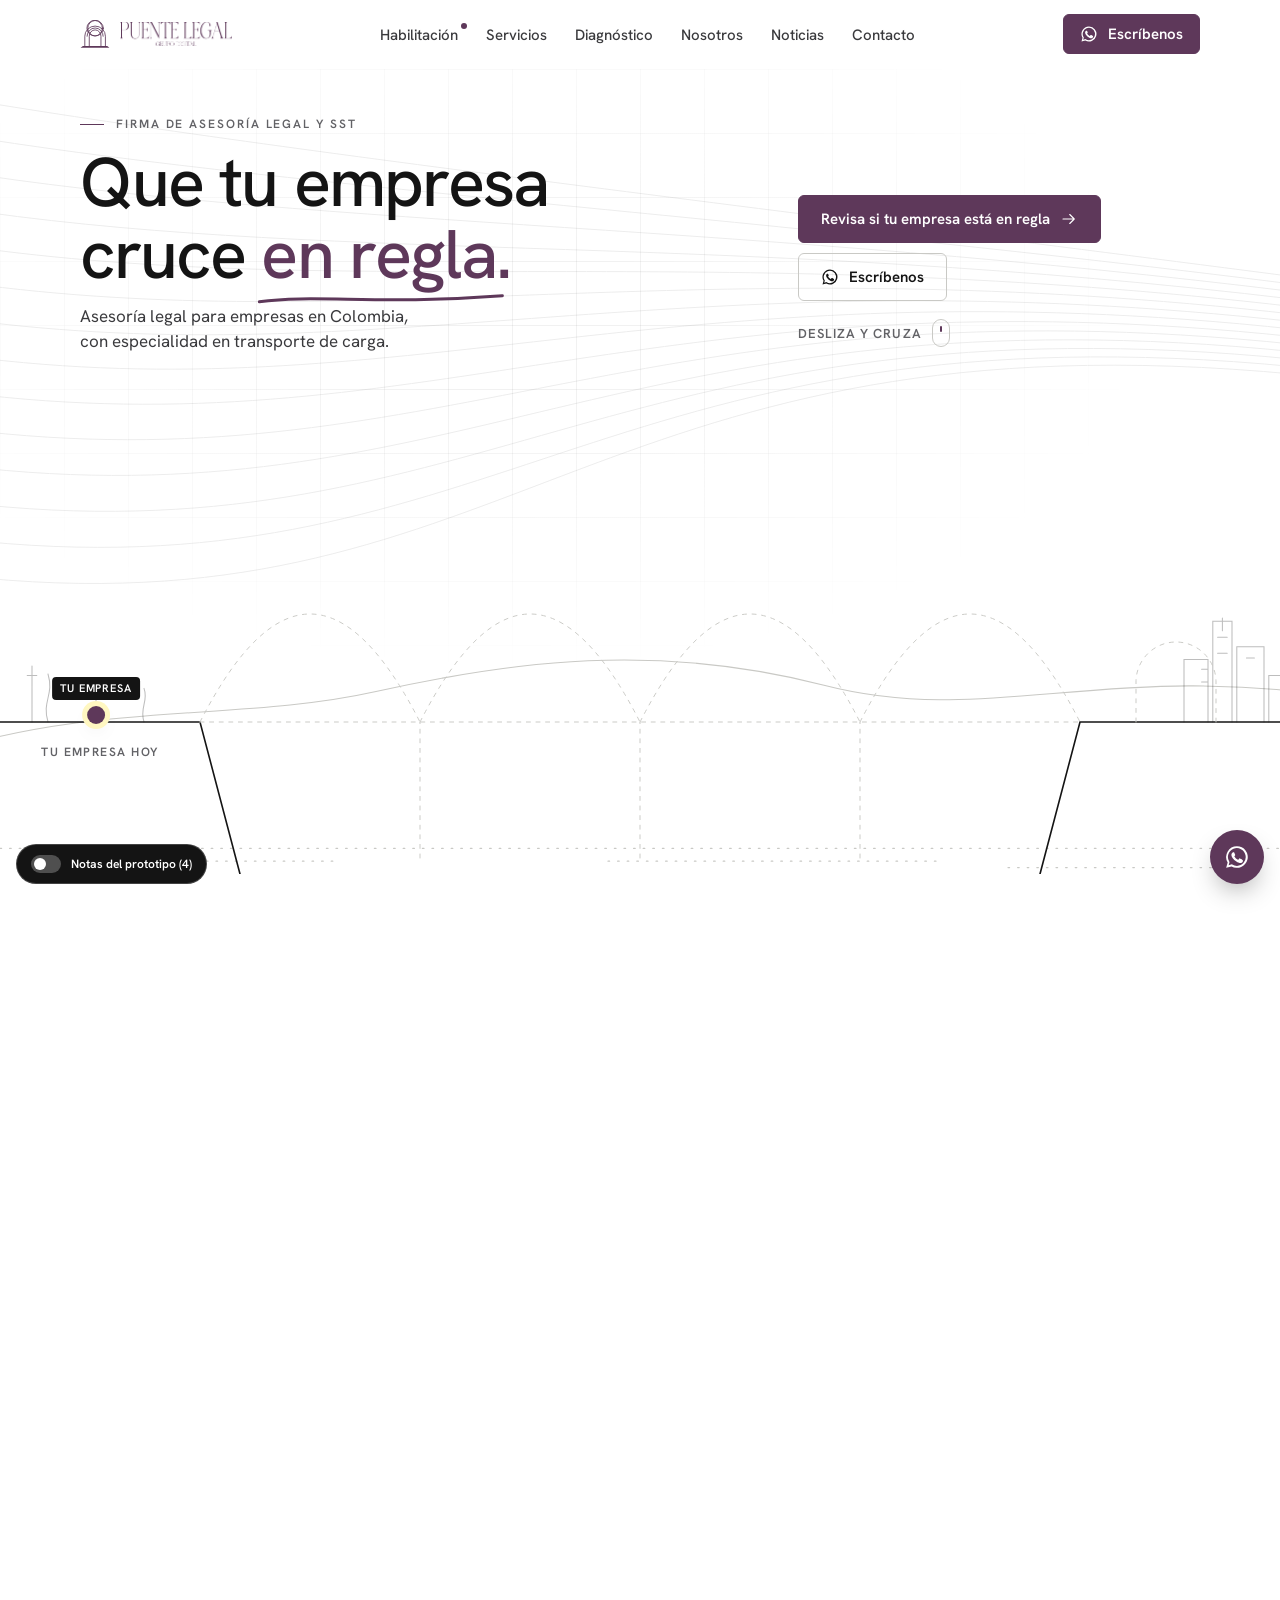
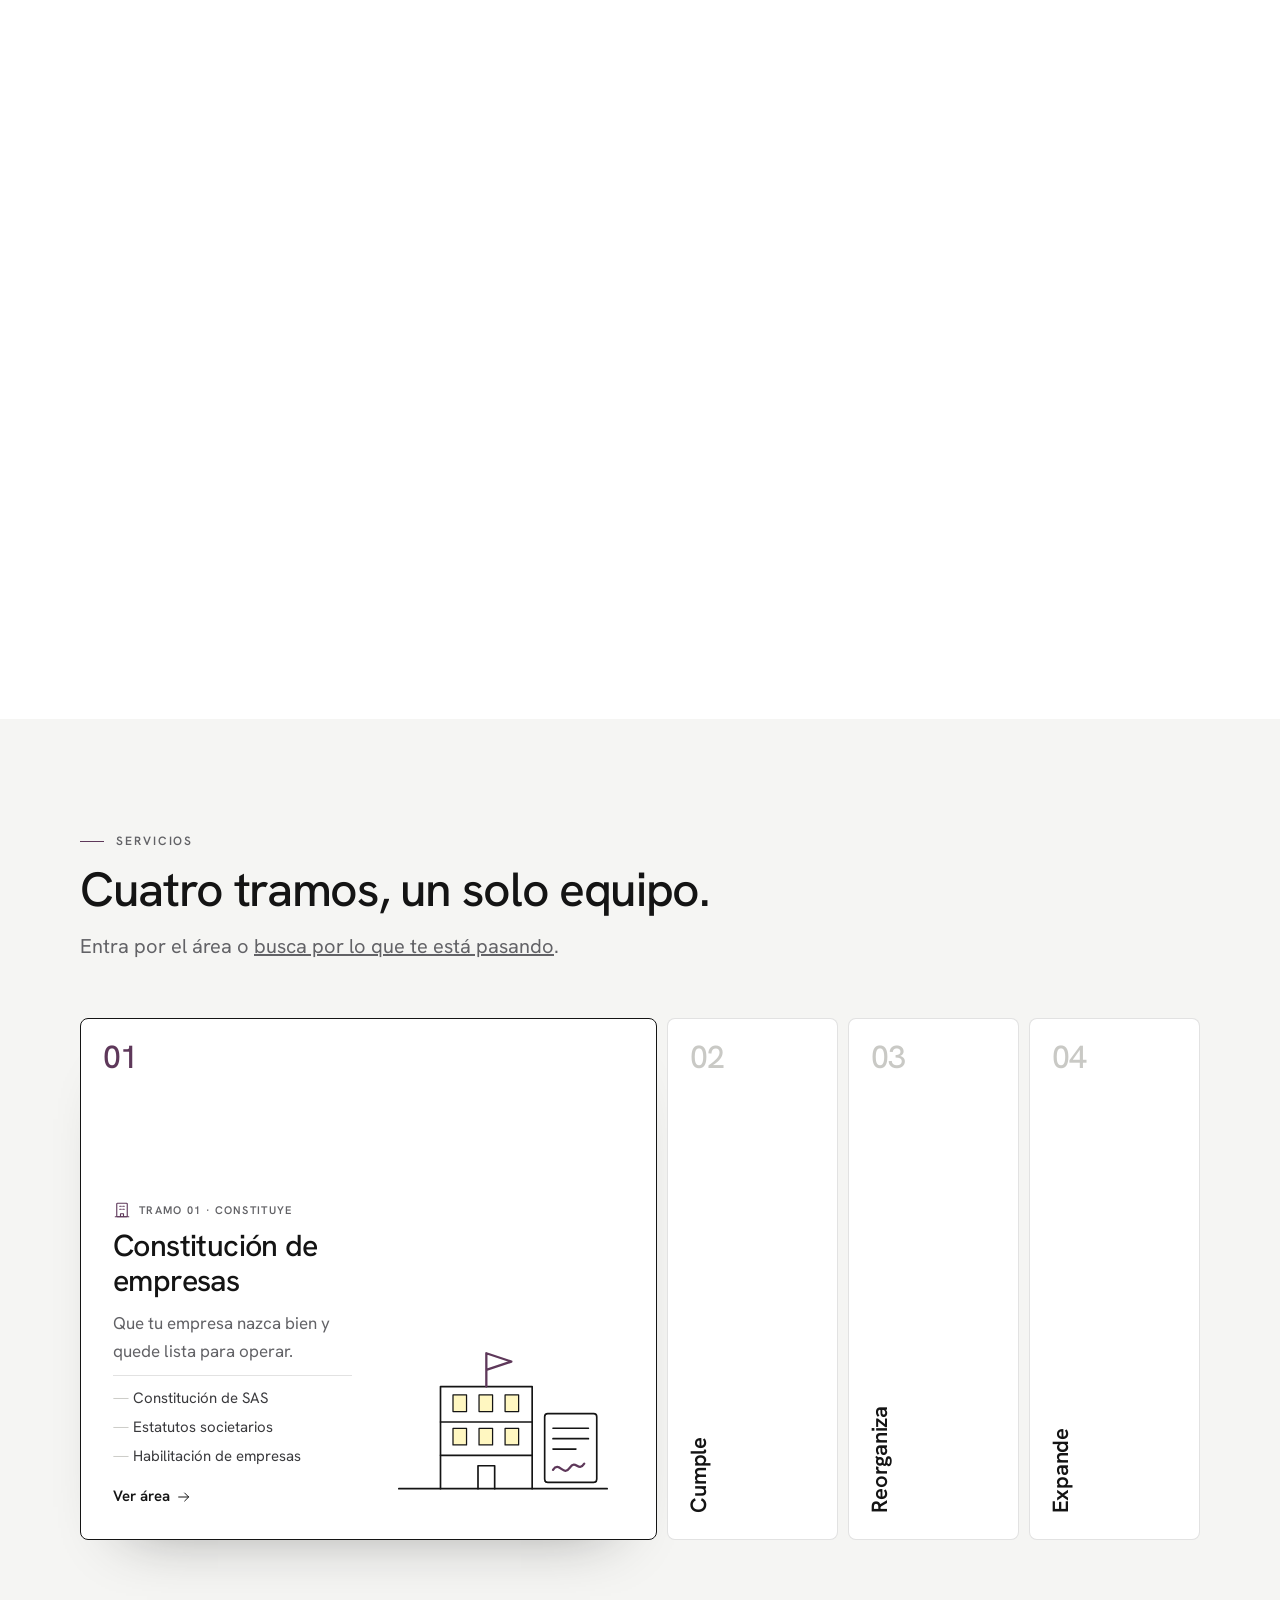
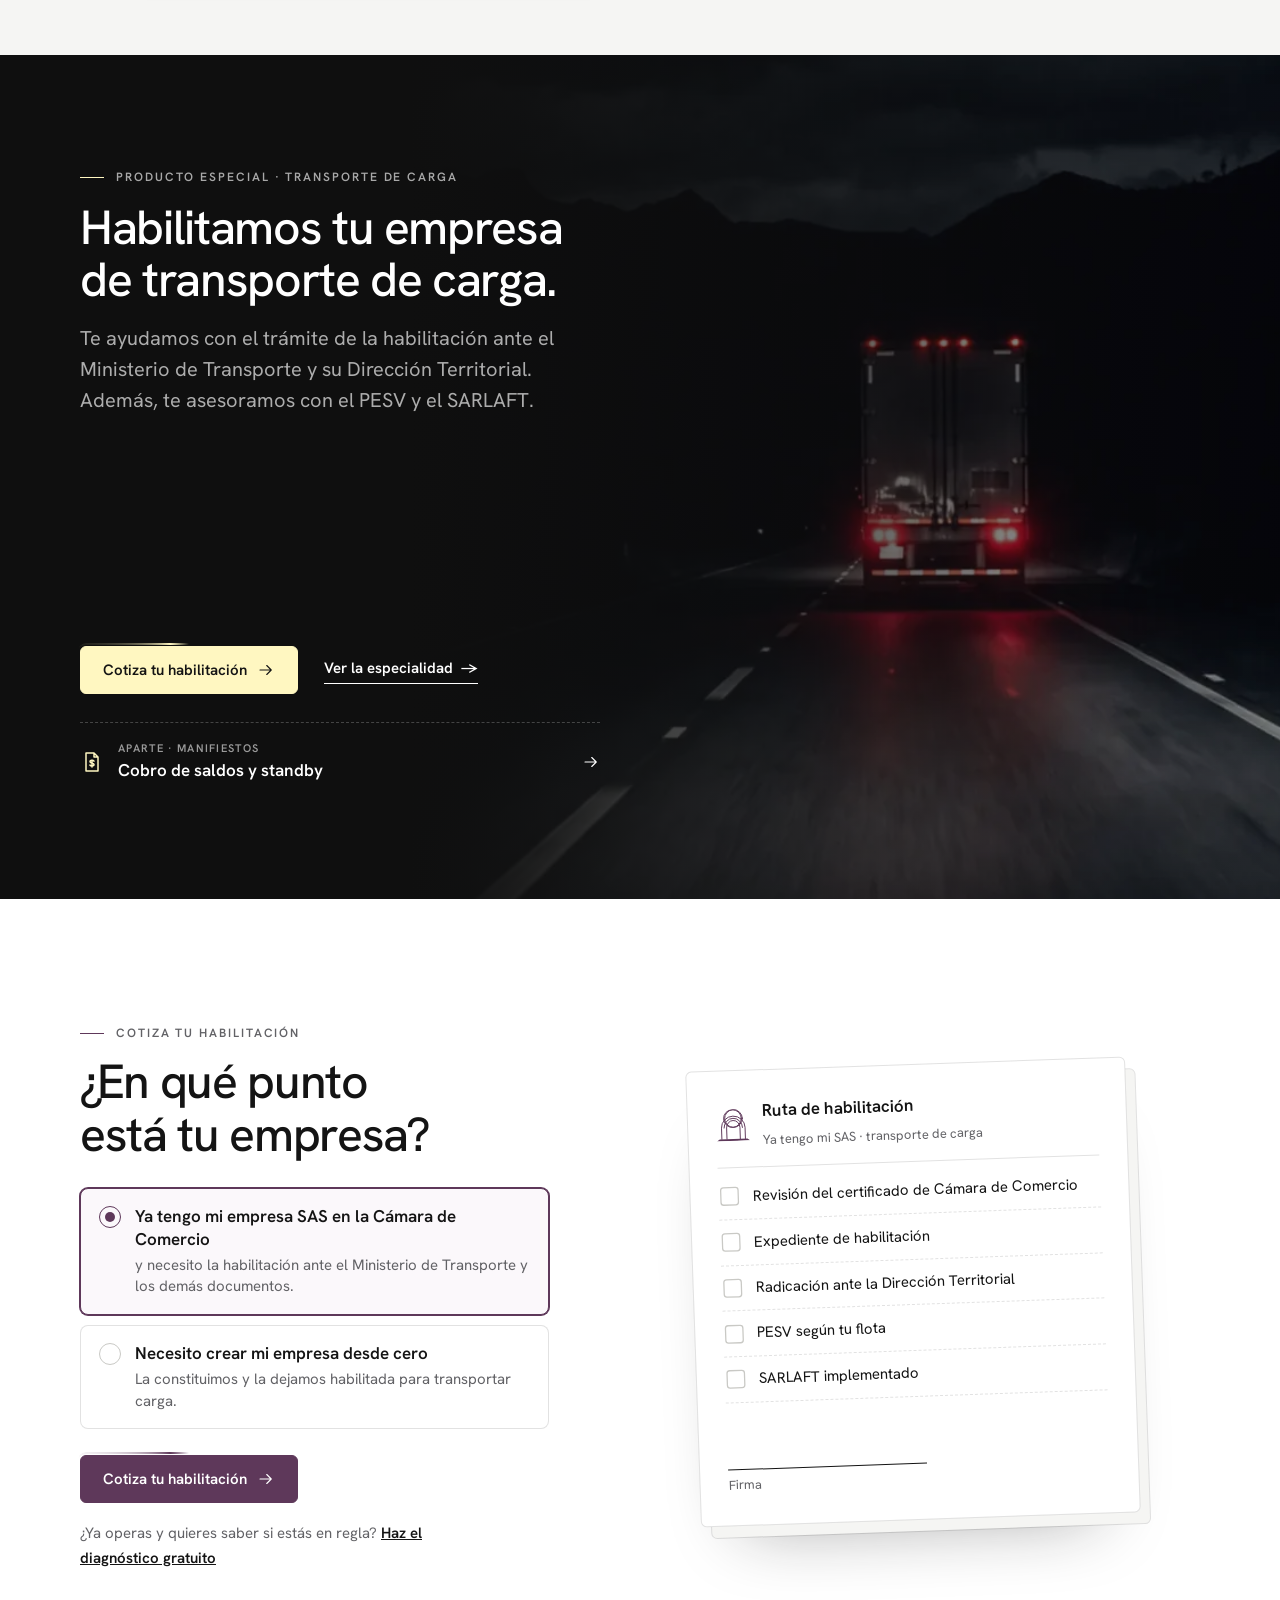
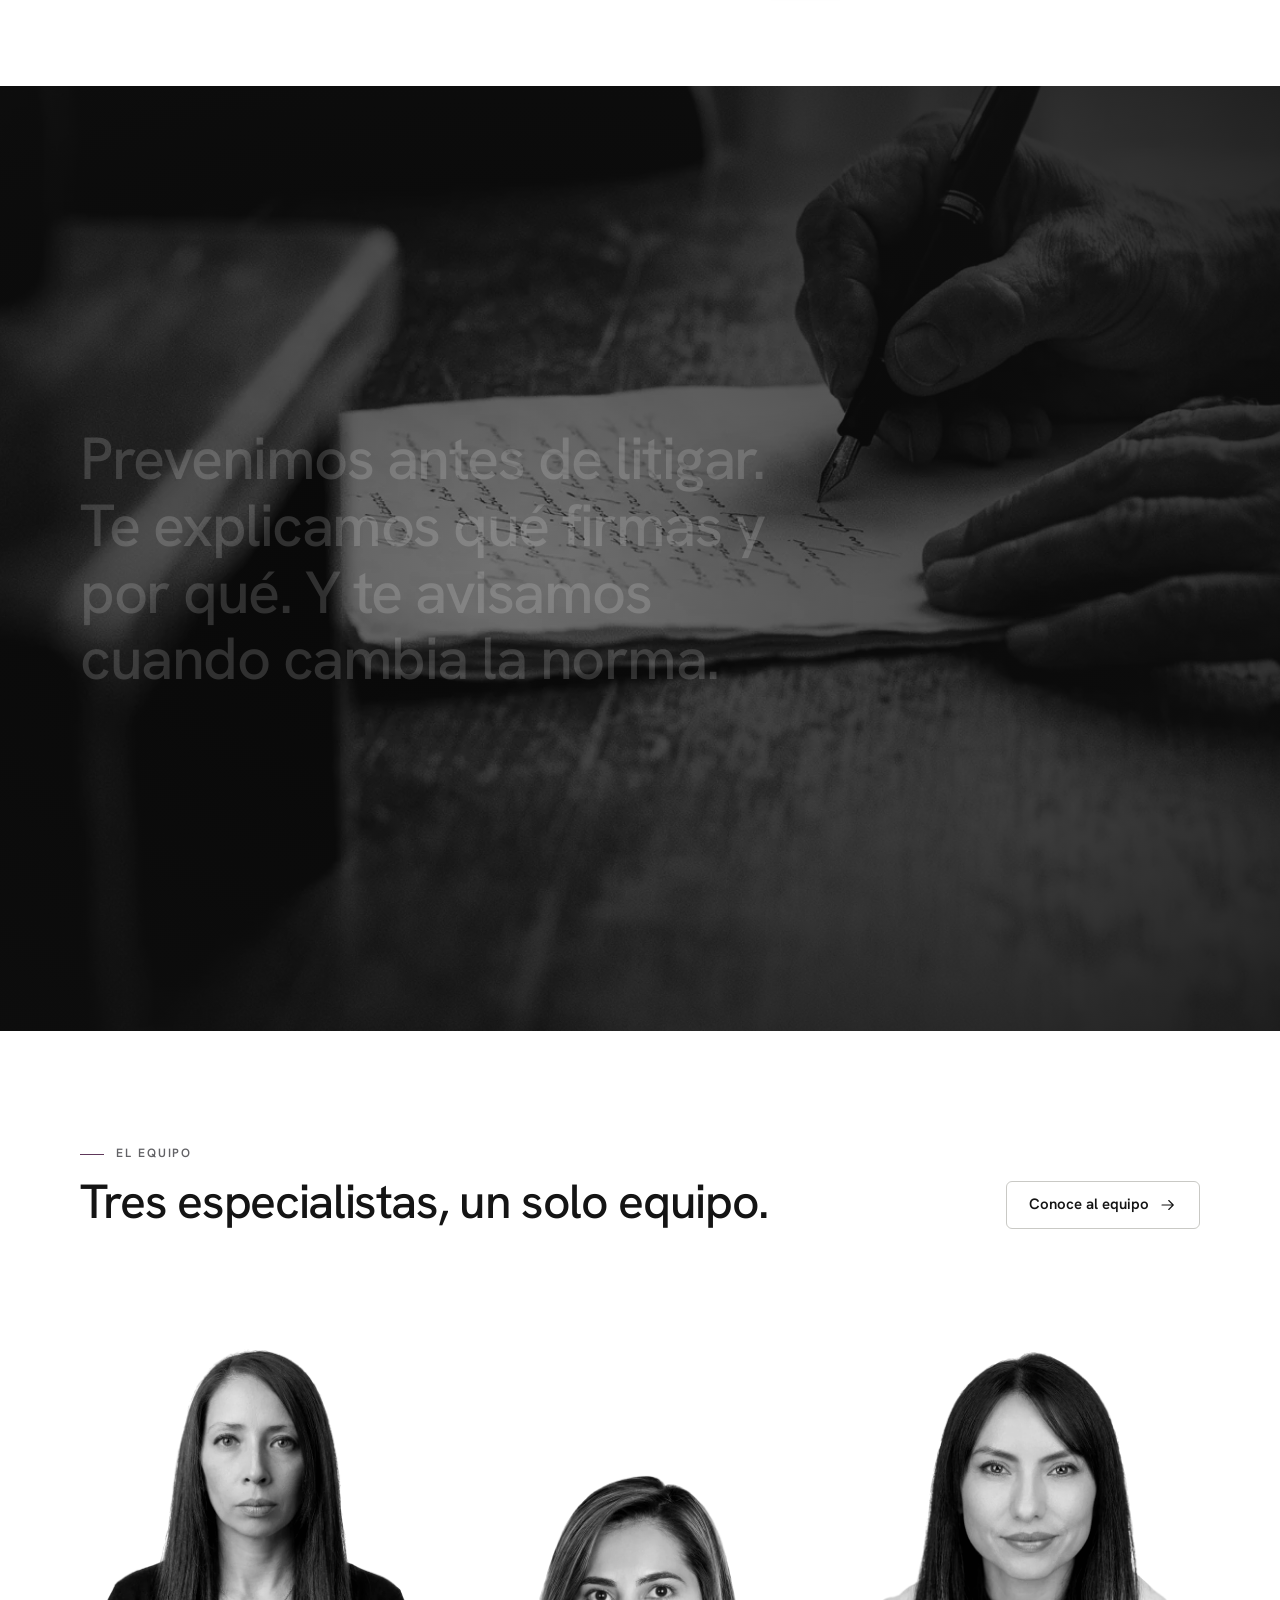
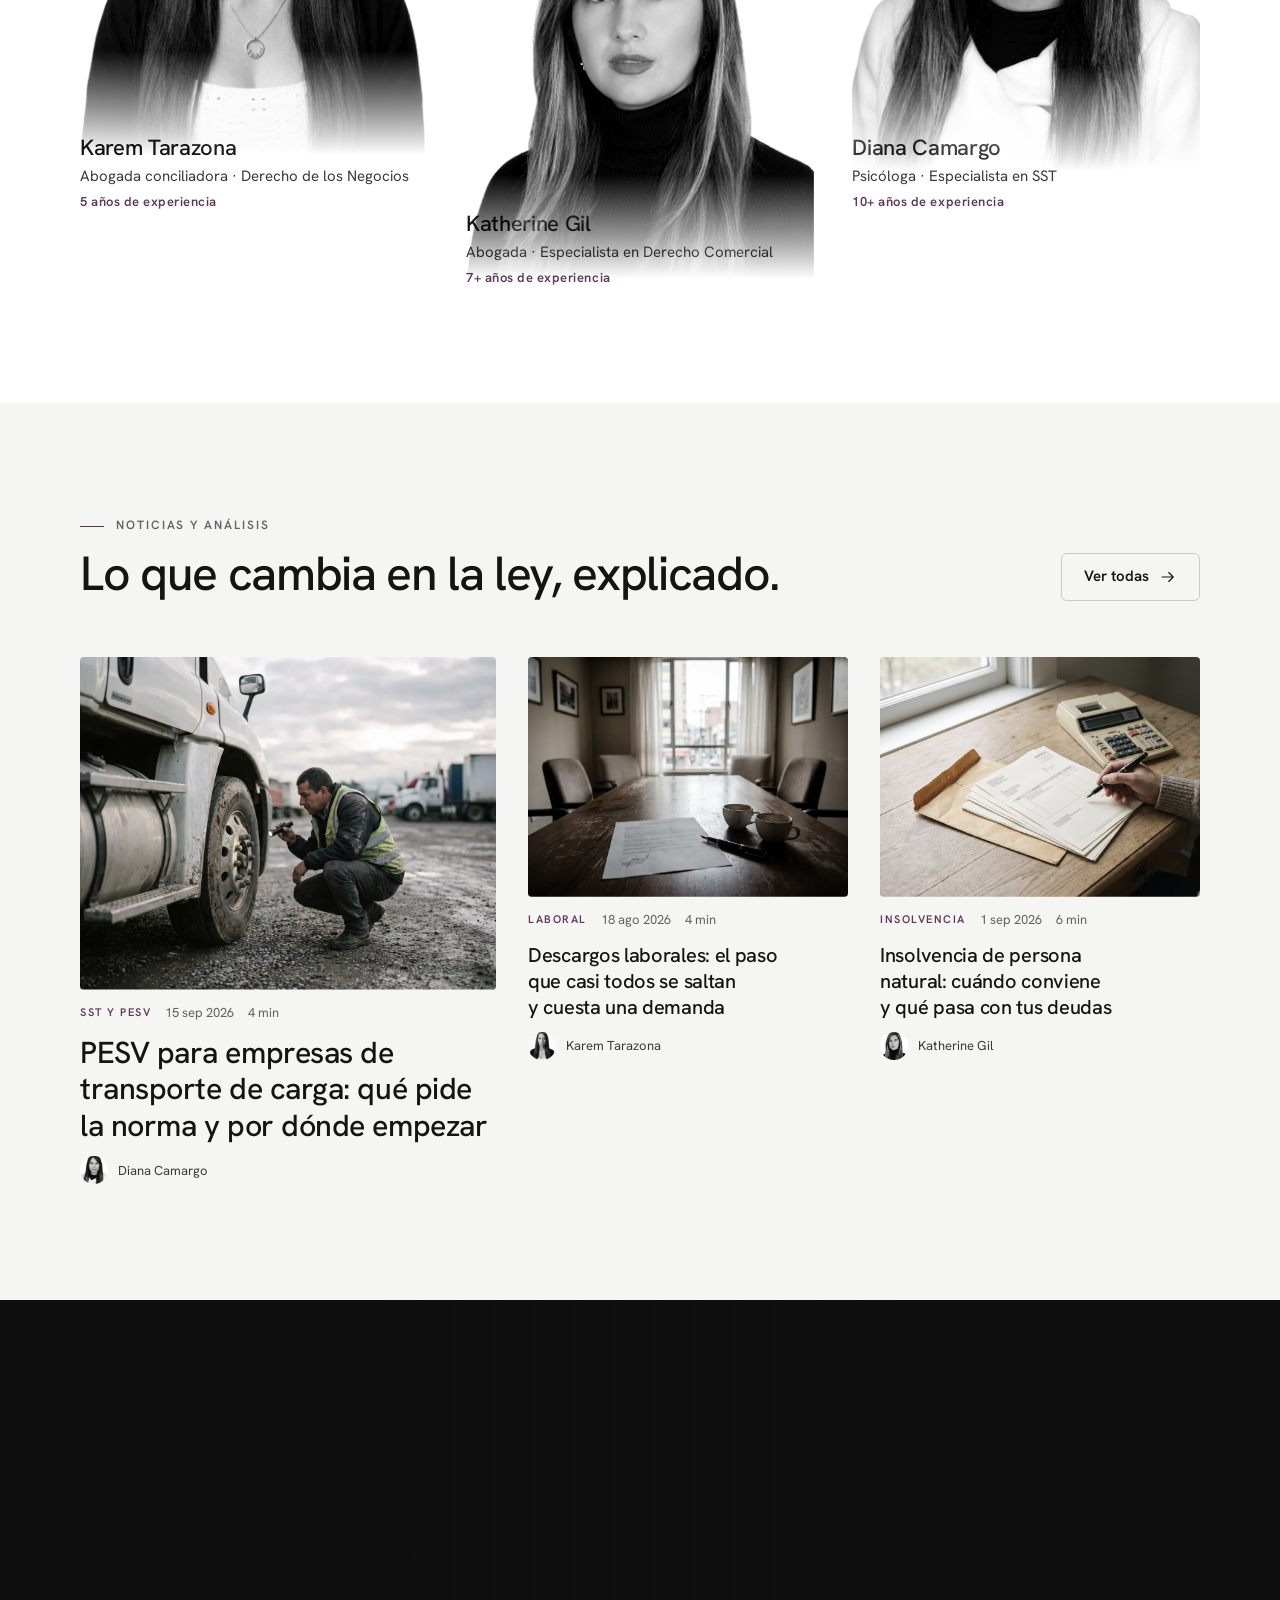
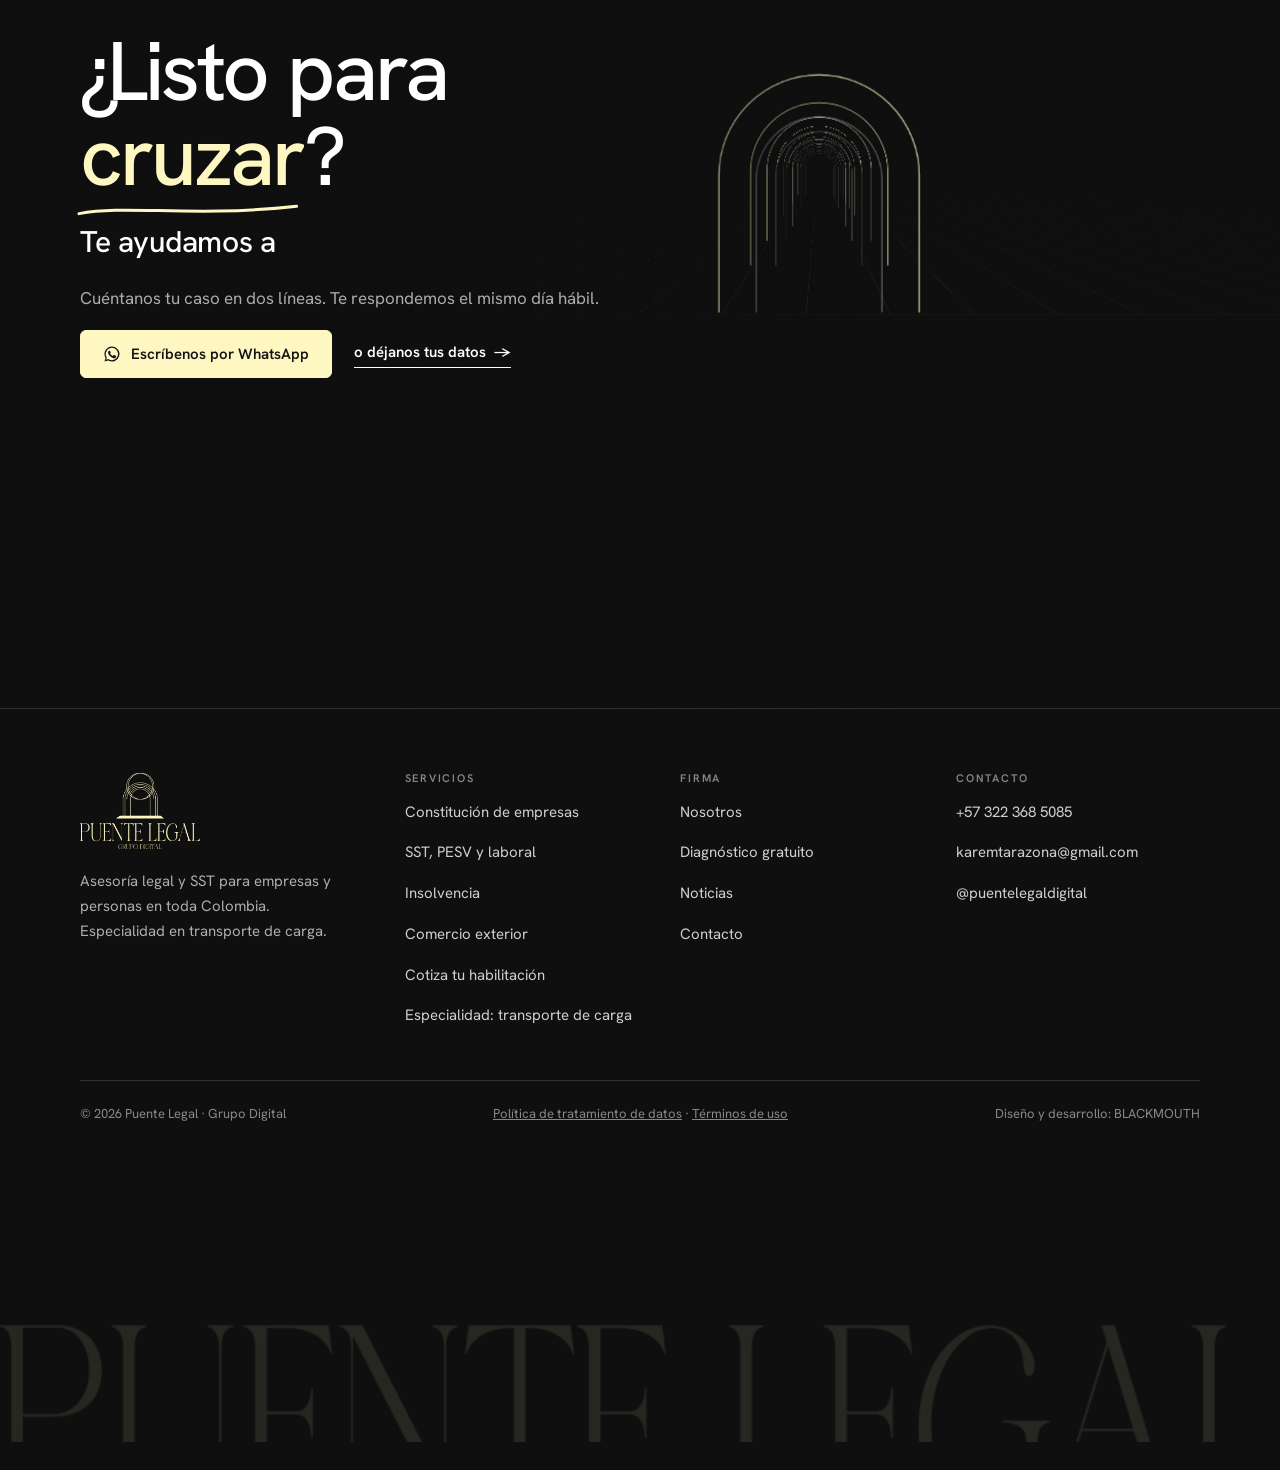
==== commit ff1c9397: "Equipo sin fondo: recortes con transparencia en el inicio y en Nosotros Co-Authored-By: Claude Opus " ====
--- a/index.html
+++ b/index.html
@@ -484,13 +484,13 @@
       <a class="btn btn-ghost" href="nosotros/">Conoce al equipo <svg class="i i-flecha" aria-hidden="true" focusable="false"><use href="#i-flecha"/></svg></a>
     </div>
     <div class="ted"><a class="ted-p" href="nosotros/#karem-tarazona" style="--i:0" data-inview>
-        <span class="ted-img" data-ty="0:36;1:-36"><img src="assets/team/karem-tarazona.webp" alt="Karem Tarazona" width="720" height="900" loading="lazy"></span>
+        <span class="ted-img" data-ty="0:36;1:-36"><img src="assets/team/karem-tarazona-recorte.webp" alt="Karem Tarazona" width="720" height="900" loading="lazy"></span>
         <span class="ted-cap"><b>Karem Tarazona</b><span>Abogada conciliadora · Derecho de los Negocios</span><small>5 años de experiencia</small></span>
       </a><a class="ted-p" href="nosotros/#katherine-gil" style="--i:1" data-inview>
-        <span class="ted-img" data-ty="0:84;1:-84"><img src="assets/team/katherine-gil.webp" alt="Katherine Gil" width="720" height="900" loading="lazy"></span>
+        <span class="ted-img" data-ty="0:84;1:-84"><img src="assets/team/katherine-gil-recorte.webp" alt="Katherine Gil" width="720" height="900" loading="lazy"></span>
         <span class="ted-cap"><b>Katherine Gil</b><span>Abogada · Especialista en Derecho Comercial</span><small>7+ años de experiencia</small></span>
       </a><a class="ted-p" href="nosotros/#diana-camargo" style="--i:2" data-inview>
-        <span class="ted-img" data-ty="0:52;1:-52"><img src="assets/team/diana-camargo.webp" alt="Diana Camargo" width="720" height="900" loading="lazy"></span>
+        <span class="ted-img" data-ty="0:52;1:-52"><img src="assets/team/diana-camargo-recorte.webp" alt="Diana Camargo" width="720" height="900" loading="lazy"></span>
         <span class="ted-cap"><b>Diana Camargo</b><span>Psicóloga · Especialista en SST</span><small>10+ años de experiencia</small></span>
       </a></div>
   </div>
--- a/assets/site.css
+++ b/assets/site.css
@@ -1387,3 +1387,8 @@
 .hab-band figcaption span { display: block; max-width: var(--wrap); margin-inline: auto; }
 .svc-tag { margin: 4px 0 -4px; }
 @media (max-width: 960px) { .nav-open .nav-links a.nav-star { display: flex; align-items: center; gap: 10px; } .nav-open .nav-links a.nav-star::before { position: static; order: 2; } }
+
+/* Equipo sin fondo: recortes con transparencia (Magnific), sin recuadro */
+.ted-img, .prof-photo { background: none; border-radius: 0; }
+.ted-img img, .prof-photo img { -webkit-mask-image: linear-gradient(to top, transparent 0, #000 24%); mask-image: linear-gradient(to top, transparent 0, #000 24%); }
+.prof-photo img { object-position: 50% 100%; }
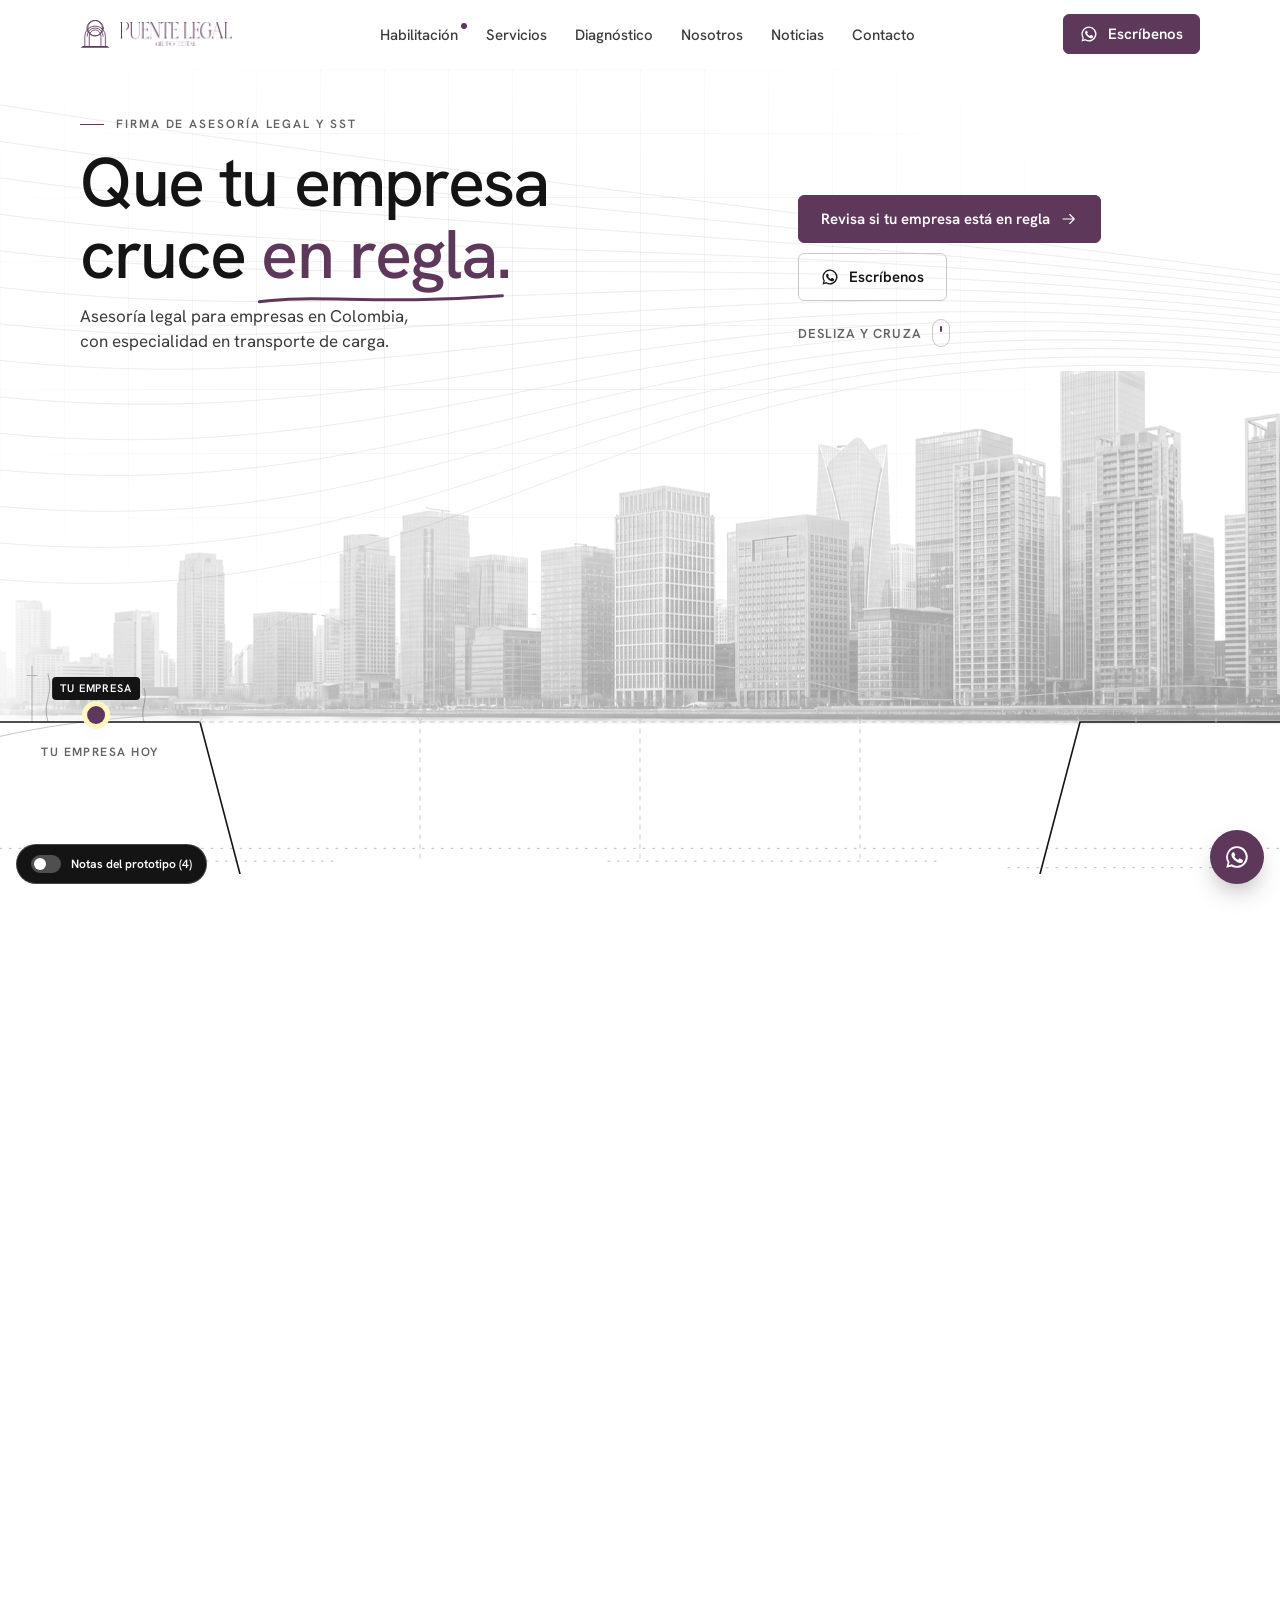
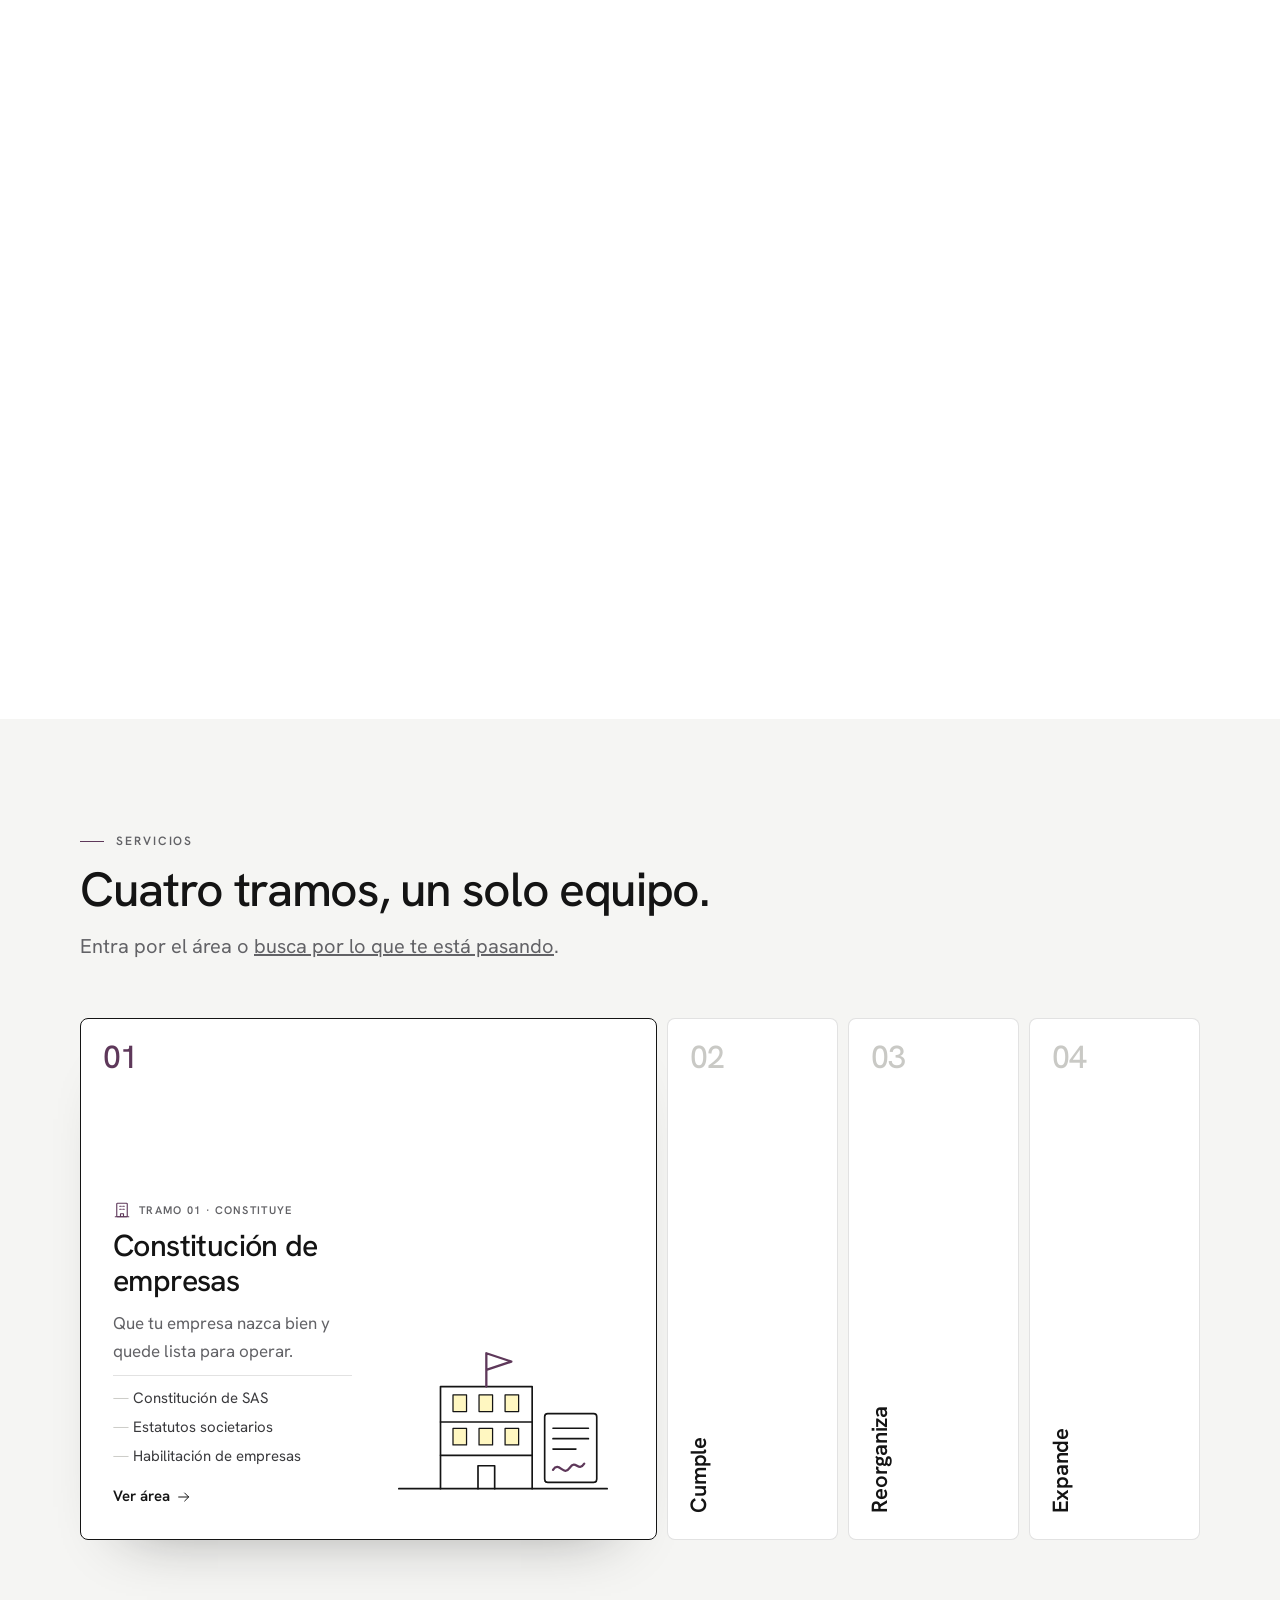
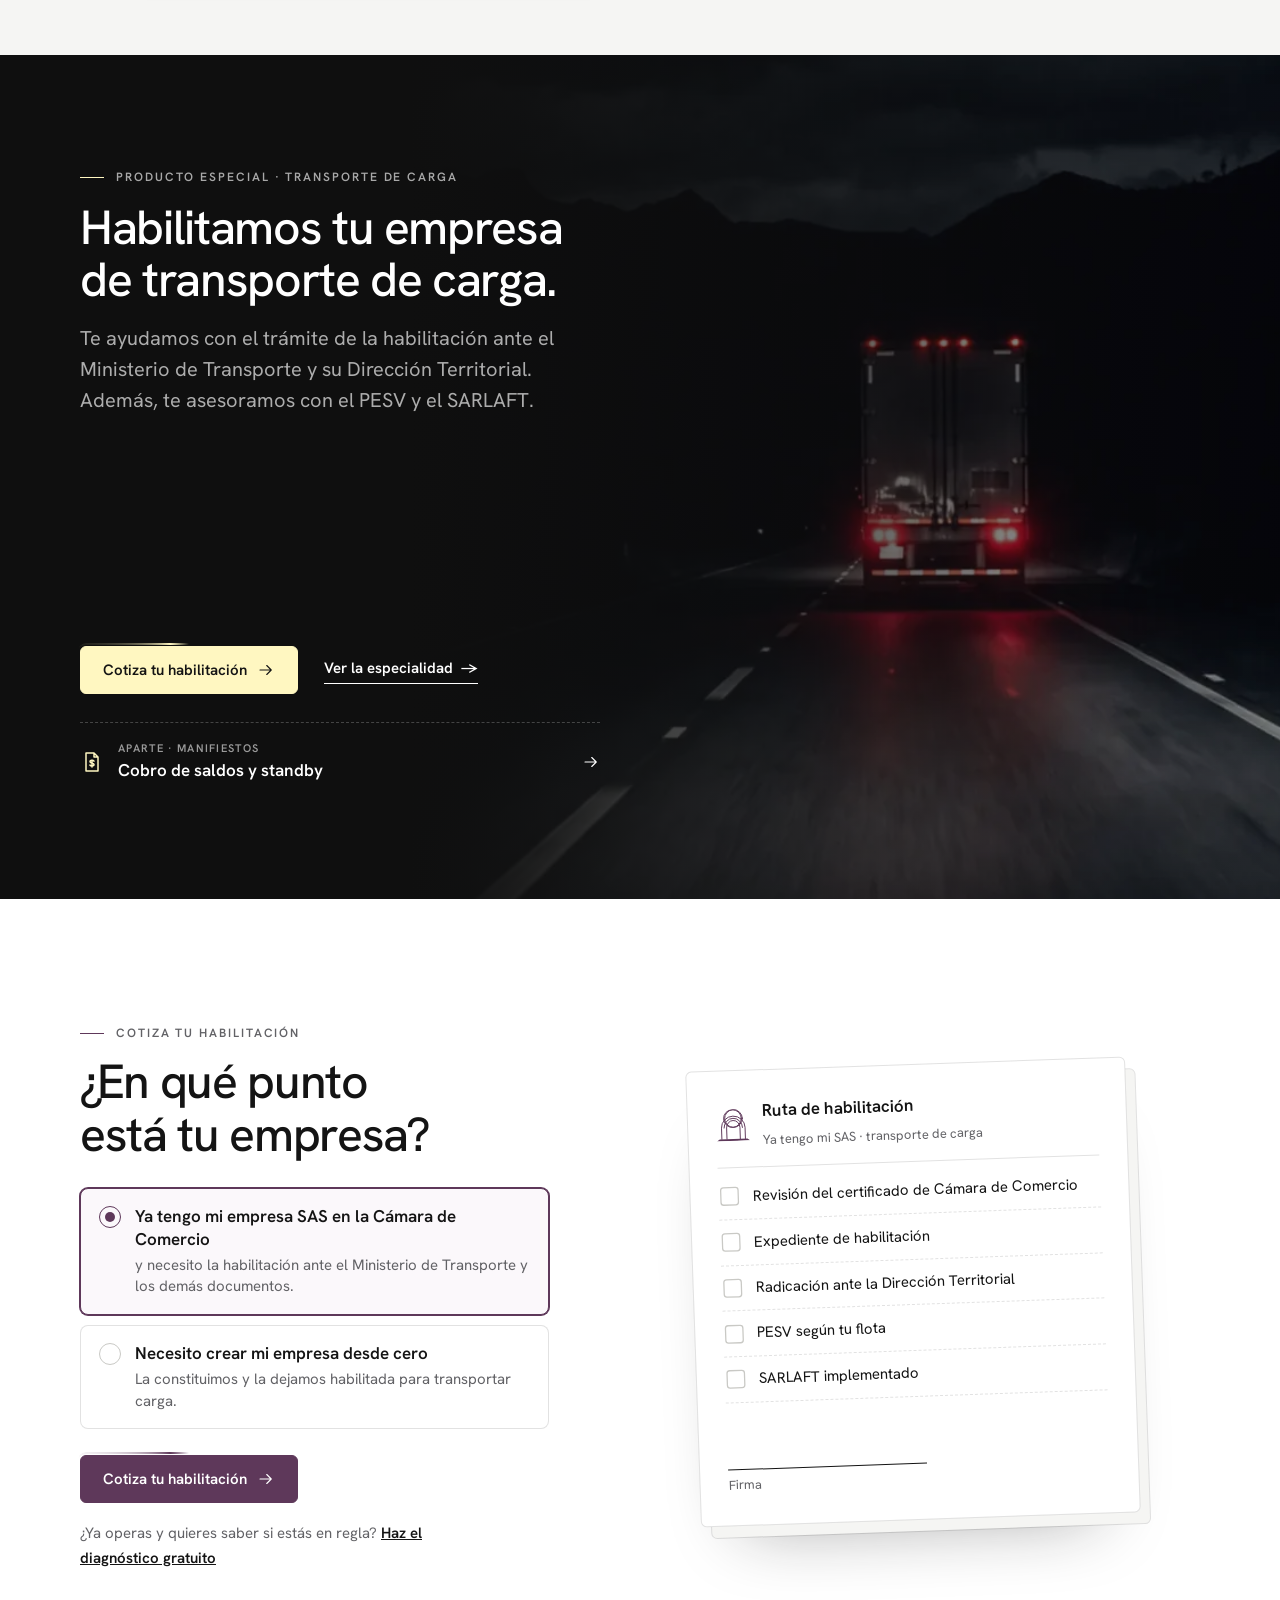
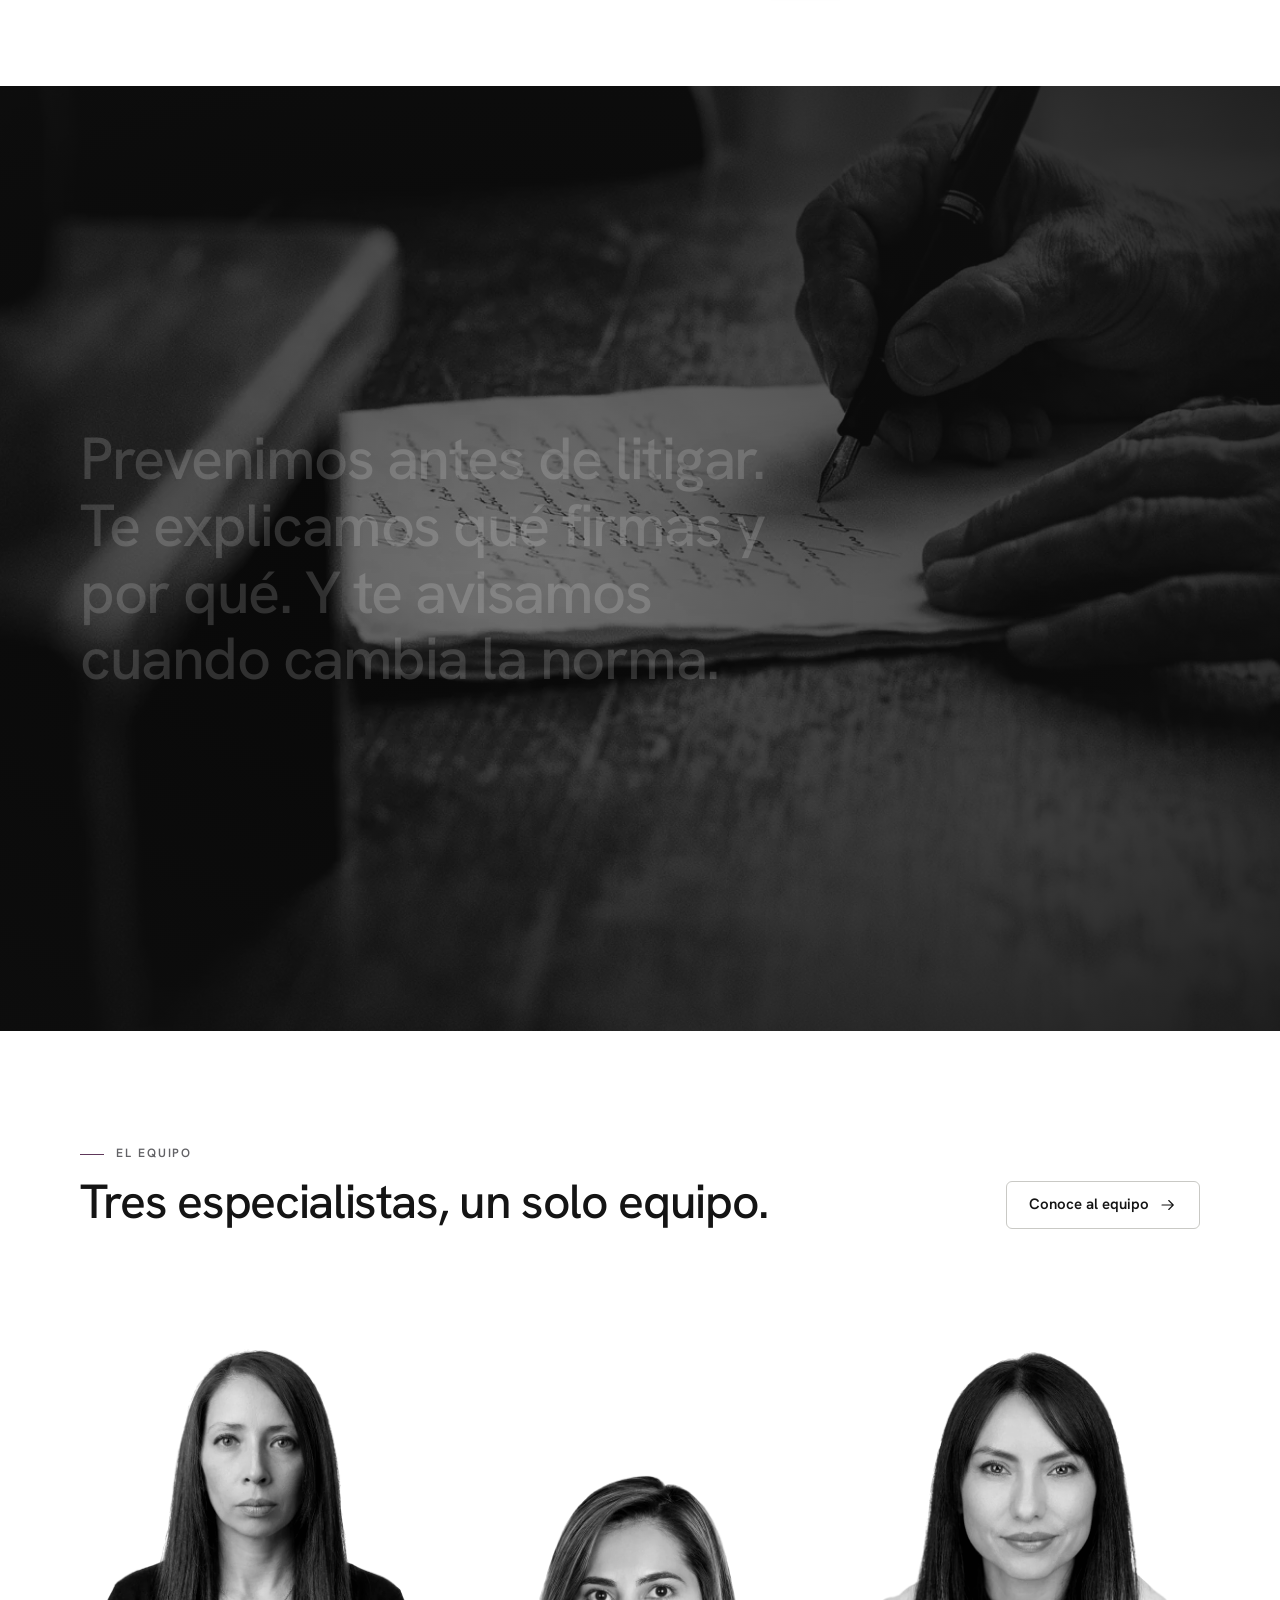
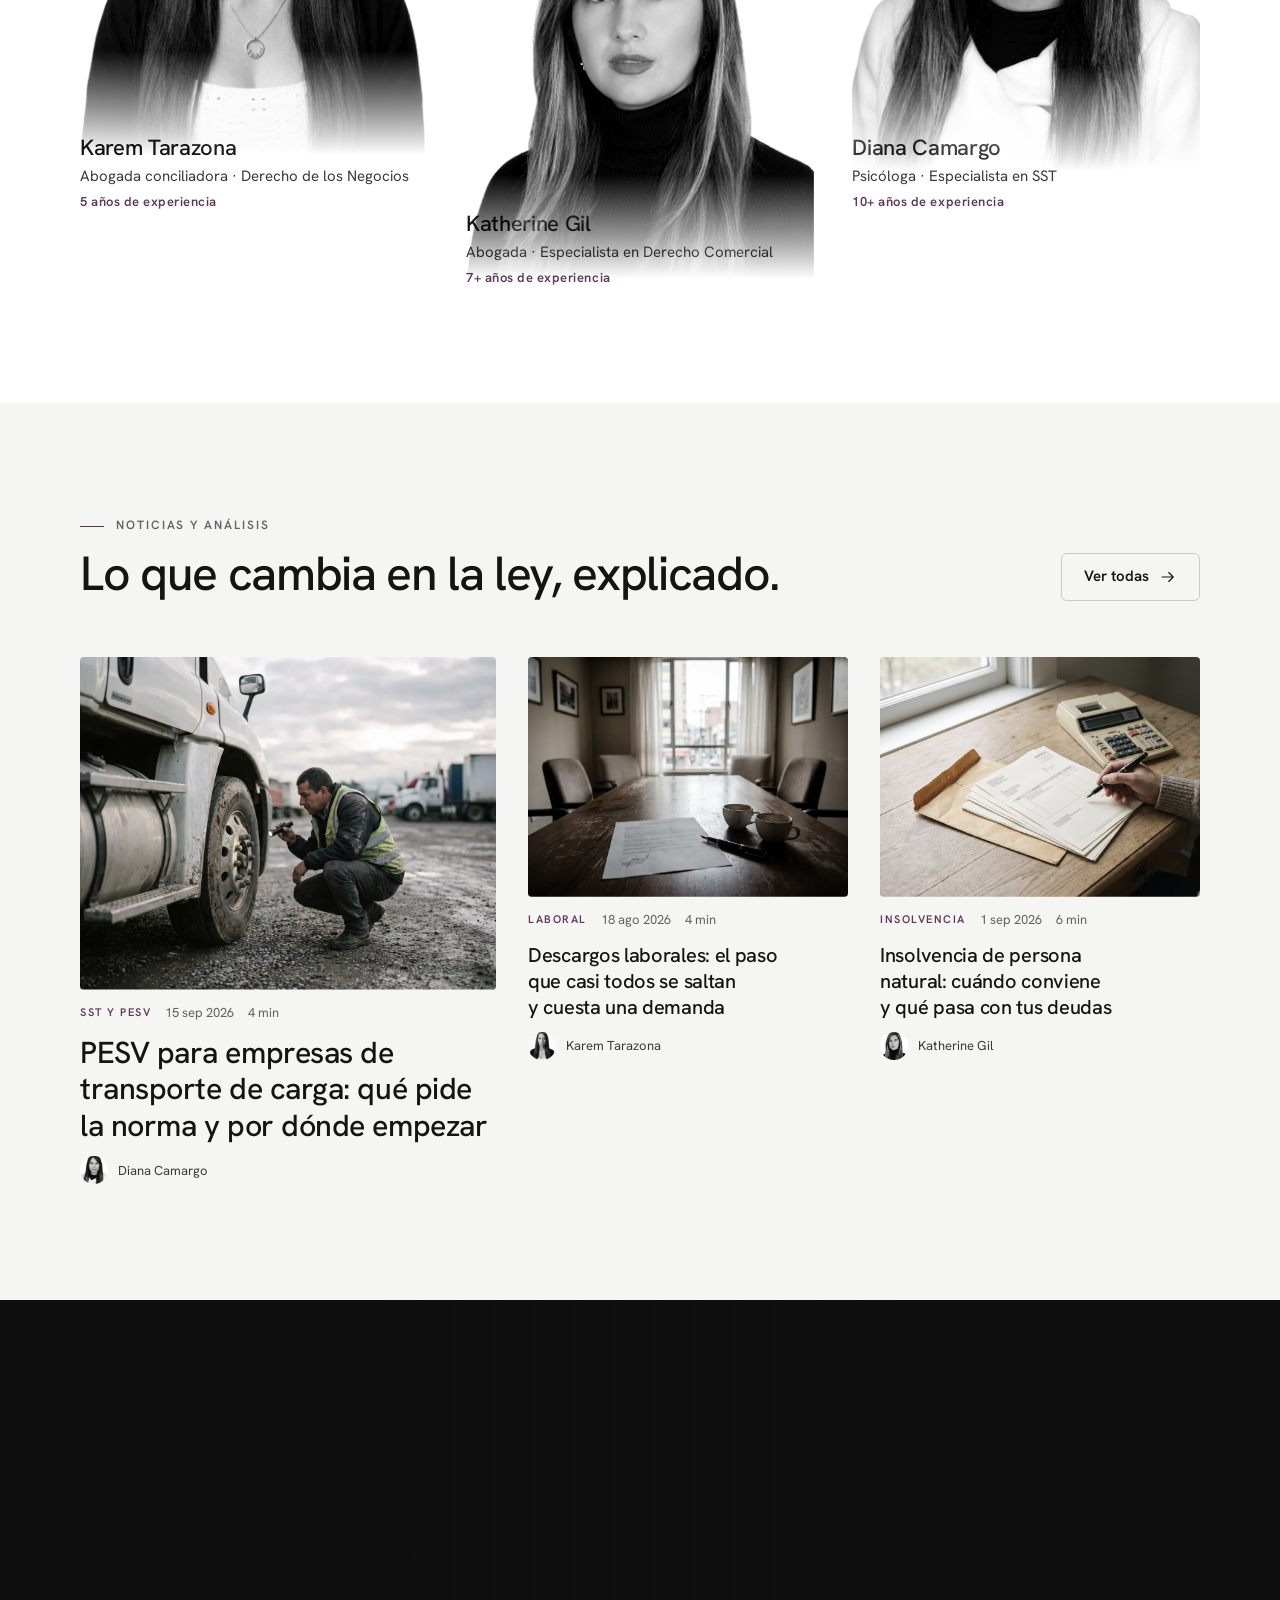
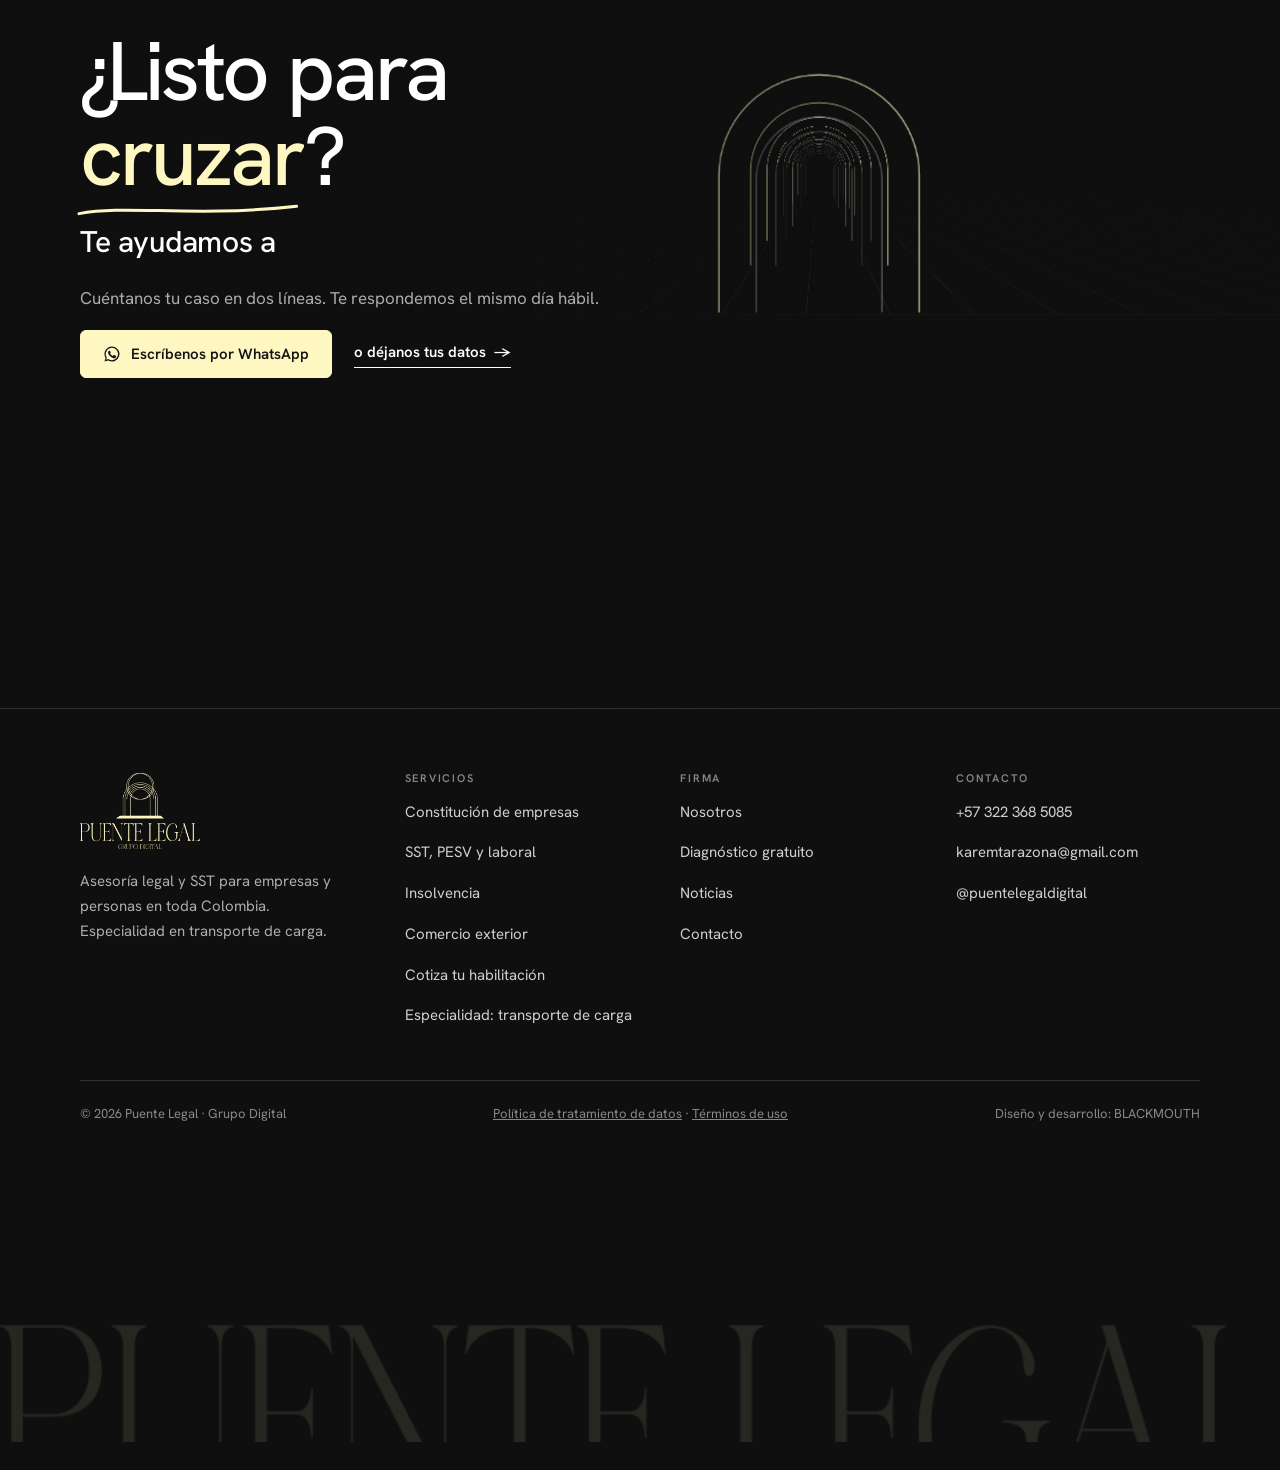
==== commit 382ec2d0: "Hero con horizonte de oficinas detrás del puente Co-Authored-By: Claude Opus 5.5 <noreply@anthropic." ====
--- a/index.html
+++ b/index.html
@@ -299,9 +299,10 @@
     <div class="hx-scene">
       <div class="hx-vp">
         <div class="hx-stage" data-pan>
+          <div class="hx-city" data-tx="0:0;1:-50" aria-hidden="true"><img src="assets/img/fotos/ciudad-skyline.webp" srcset="assets/img/fotos/ciudad-skyline-1200.webp 1200w, assets/img/fotos/ciudad-skyline.webp 2000w" sizes="108vw" alt="" width="2000" height="569" decoding="async" fetchpriority="high"></div>
           <svg class="hx-svg" viewBox="0 0 1600 620" aria-hidden="true" focusable="false">
             <g class="hx-far" data-tx="0:0;1:-70"><path d="M-80 470C120 404 300 430 470 392S820 330 1030 384 1380 350 1700 402"/></g>
-            <g class="hx-mid" data-tx="0:0;1:-150"><path d="M1480 430V352h30v78M1516 430V304h24v126M1546 430V336h34v94M1586 430V372h40v58M1528 316v-16M1502 364h8M1502 380h8M1522 324h12M1522 344h12M1558 350h10"/><path d="M40 430V360M34 372h12M120 430V376M114 386h12M60 430c-8-26 8-34 0-60M180 430c-6-18 6-26 0-42"/></g>
+            <g class="hx-mid" data-tx="0:0;1:-150"><path d="M40 430V360M34 372h12M120 430V376M114 386h12M60 430c-8-26 8-34 0-60M180 430c-6-18 6-26 0-42"/></g>
             <path class="hx-water" d="M0 588H1600M90 604H420M760 604H1180M1260 612H1540"/>
             <path class="hx-bank" d="M0 430H250L300 620M1600 430H1350L1300 620" pathLength="1"/>
             <g class="hx-ghost"><path d="M250 430C342 250 433 250 525 430"/><path d="M525 430C617 250 708 250 800 430"/><path d="M800 430C892 250 983 250 1075 430"/><path d="M1075 430C1167 250 1258 250 1350 430"/><path d="M250 430H1350"/><path d="M525 600V430M800 600V430M1075 600V430"/><path d="M1420 430V380a50 50 0 0 1 100 0V430"/></g>
--- a/assets/site.css
+++ b/assets/site.css
@@ -1392,3 +1392,10 @@
 .ted-img, .prof-photo { background: none; border-radius: 0; }
 .ted-img img, .prof-photo img { -webkit-mask-image: linear-gradient(to top, transparent 0, #000 24%); mask-image: linear-gradient(to top, transparent 0, #000 24%); }
 .prof-photo img { object-position: 50% 100%; }
+
+/* Hero: horizonte de oficinas detrás del puente (capa de tinta con transparencia, generada con IA) */
+.hx-city { position: absolute; left: -4%; top: -8.9%; width: 108%; pointer-events: none; opacity: .42; animation: cityIn 1.6s var(--ease-out-expo) .25s both; }
+.hx-city img { display: block; width: 100%; height: auto; }
+@keyframes cityIn { from { opacity: 0; transform: translateY(14px); } }
+.hx-lab { background: rgba(255,255,255,.84); -webkit-backdrop-filter: blur(3px); backdrop-filter: blur(3px); }
+@media (prefers-reduced-motion: reduce) { .hx-city { animation: none; } }
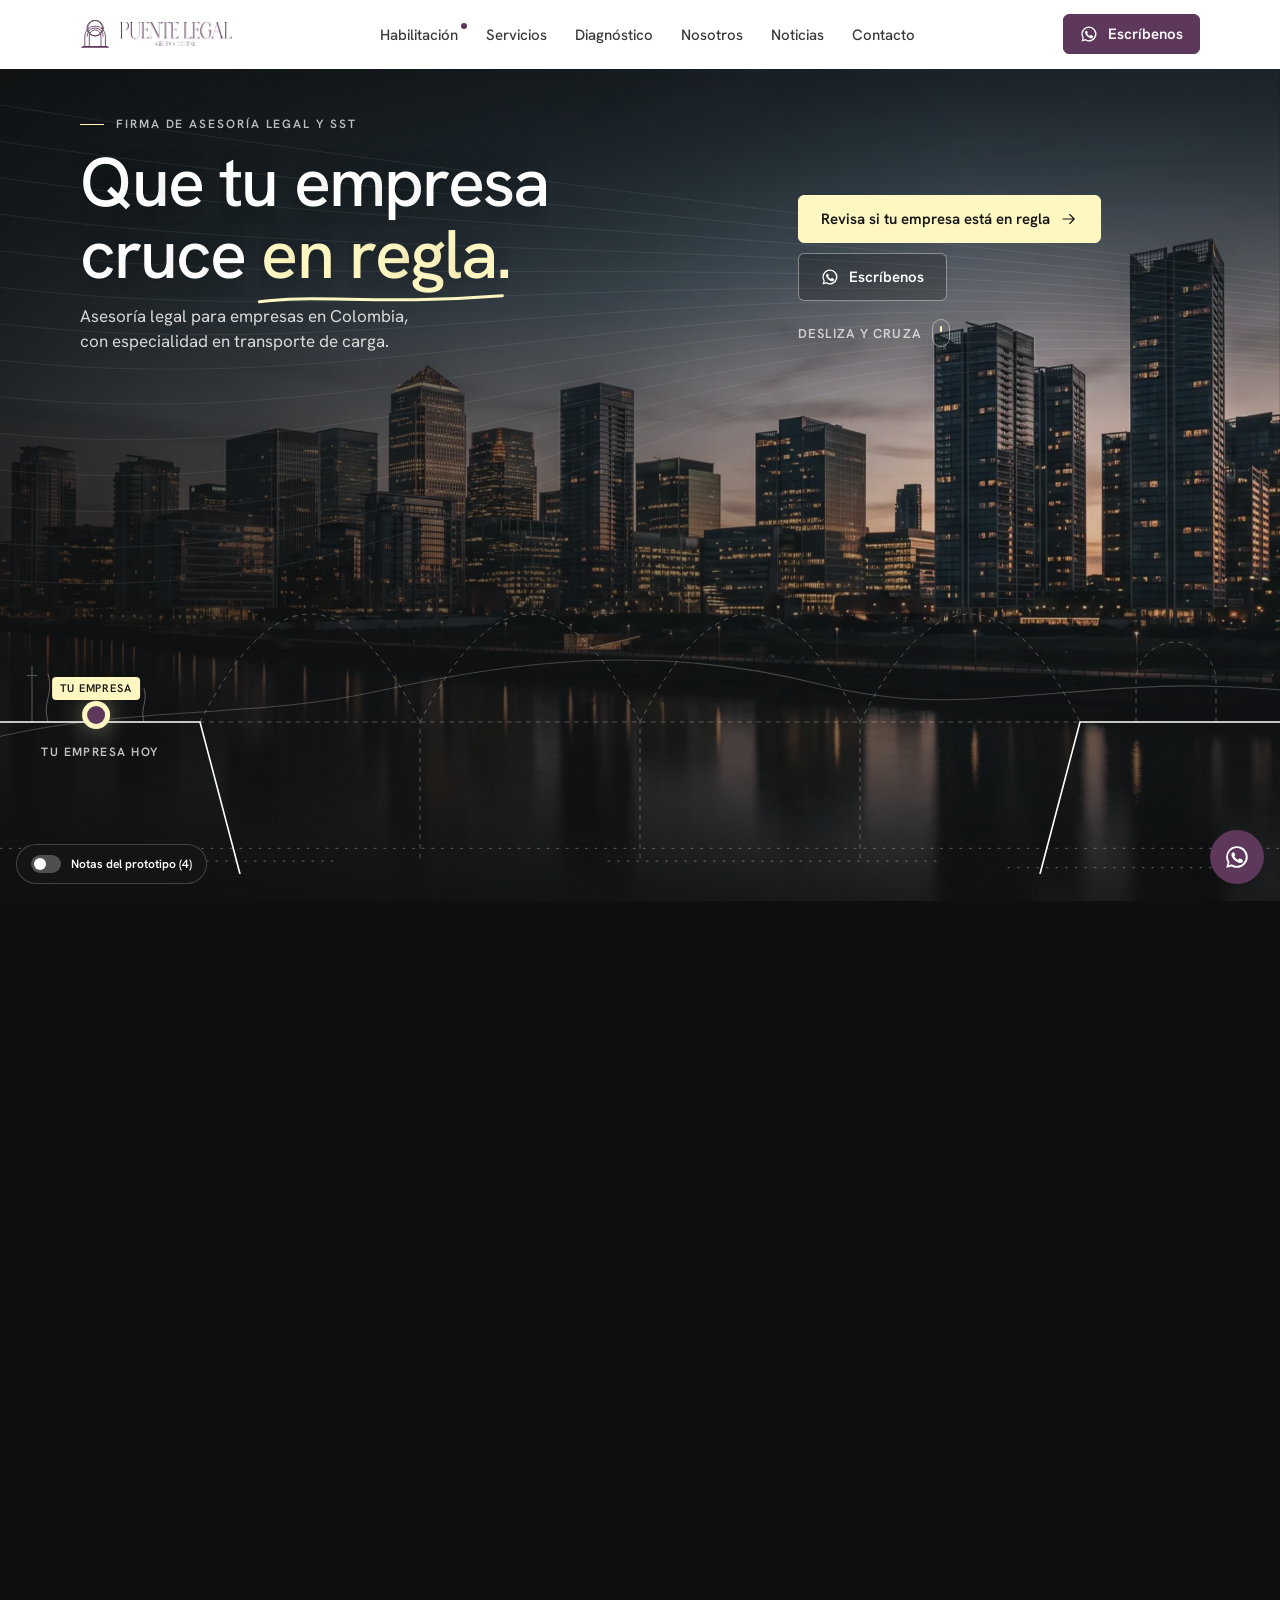
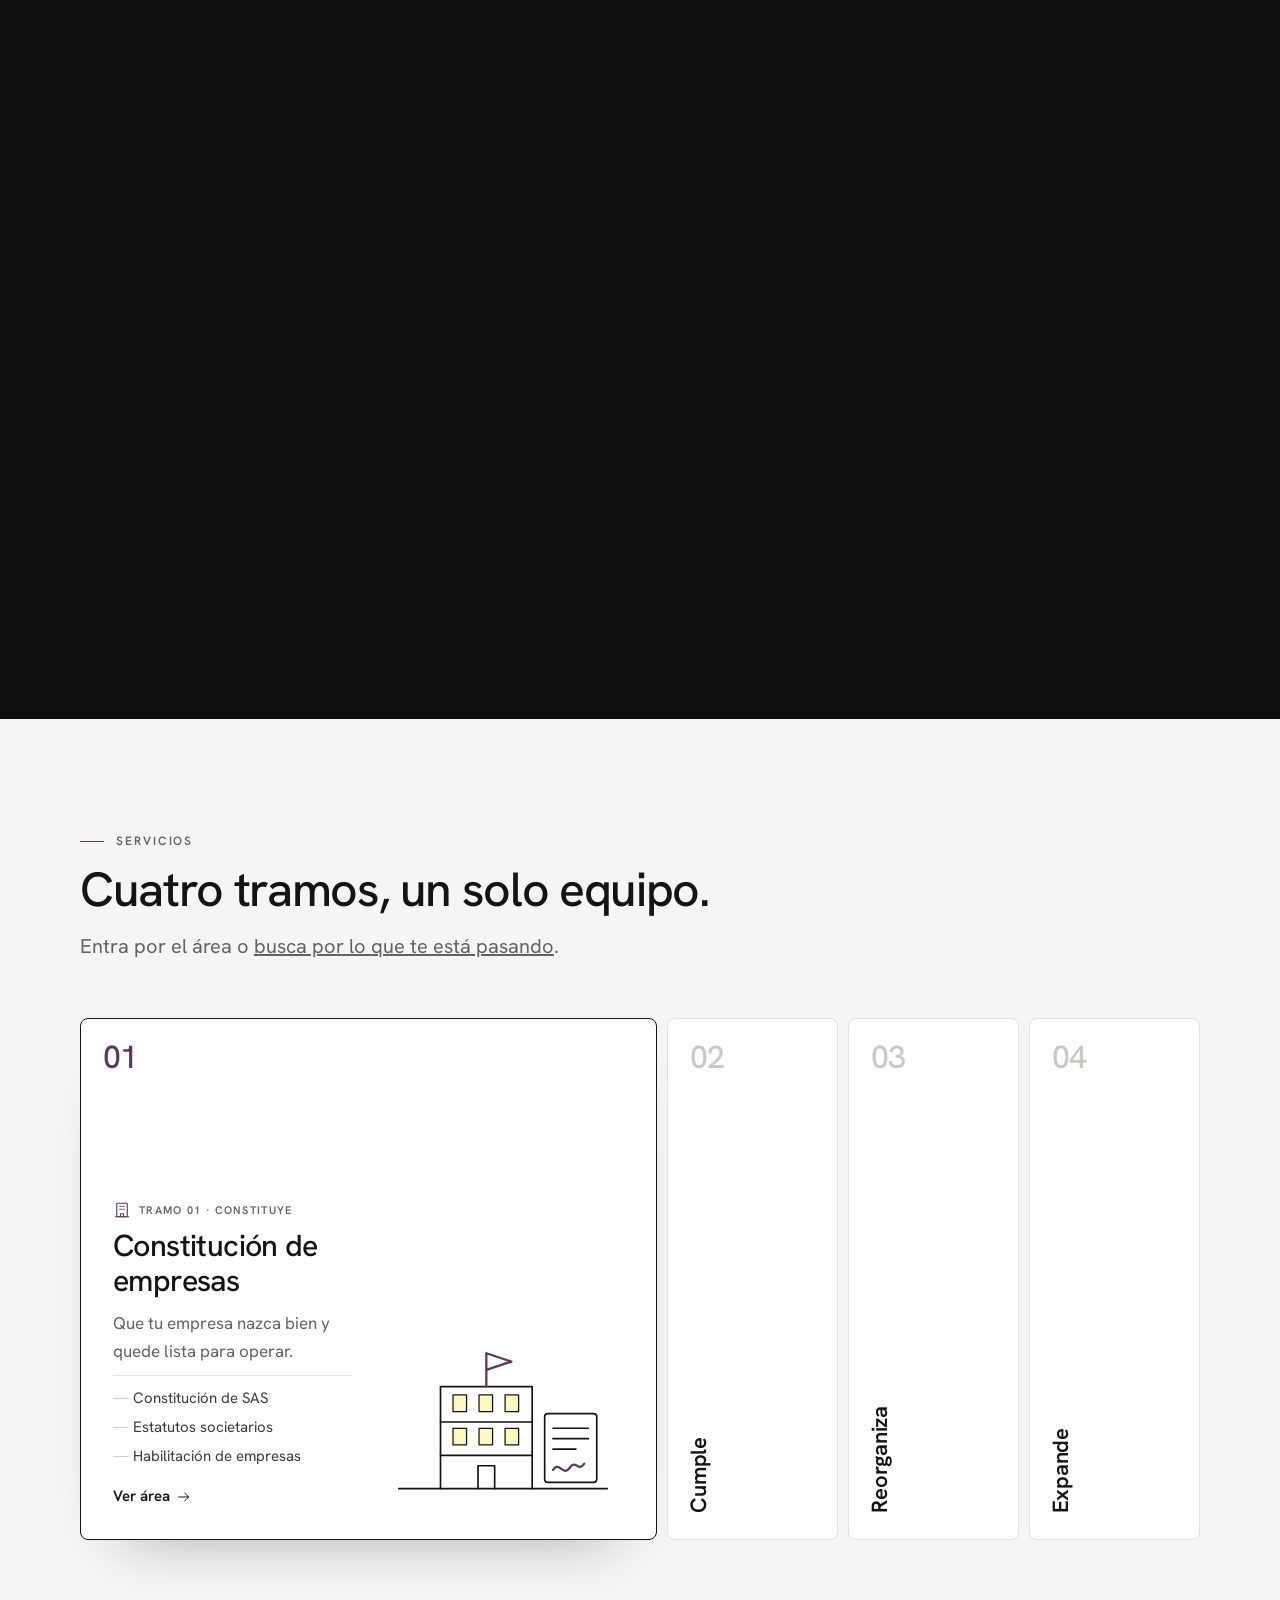
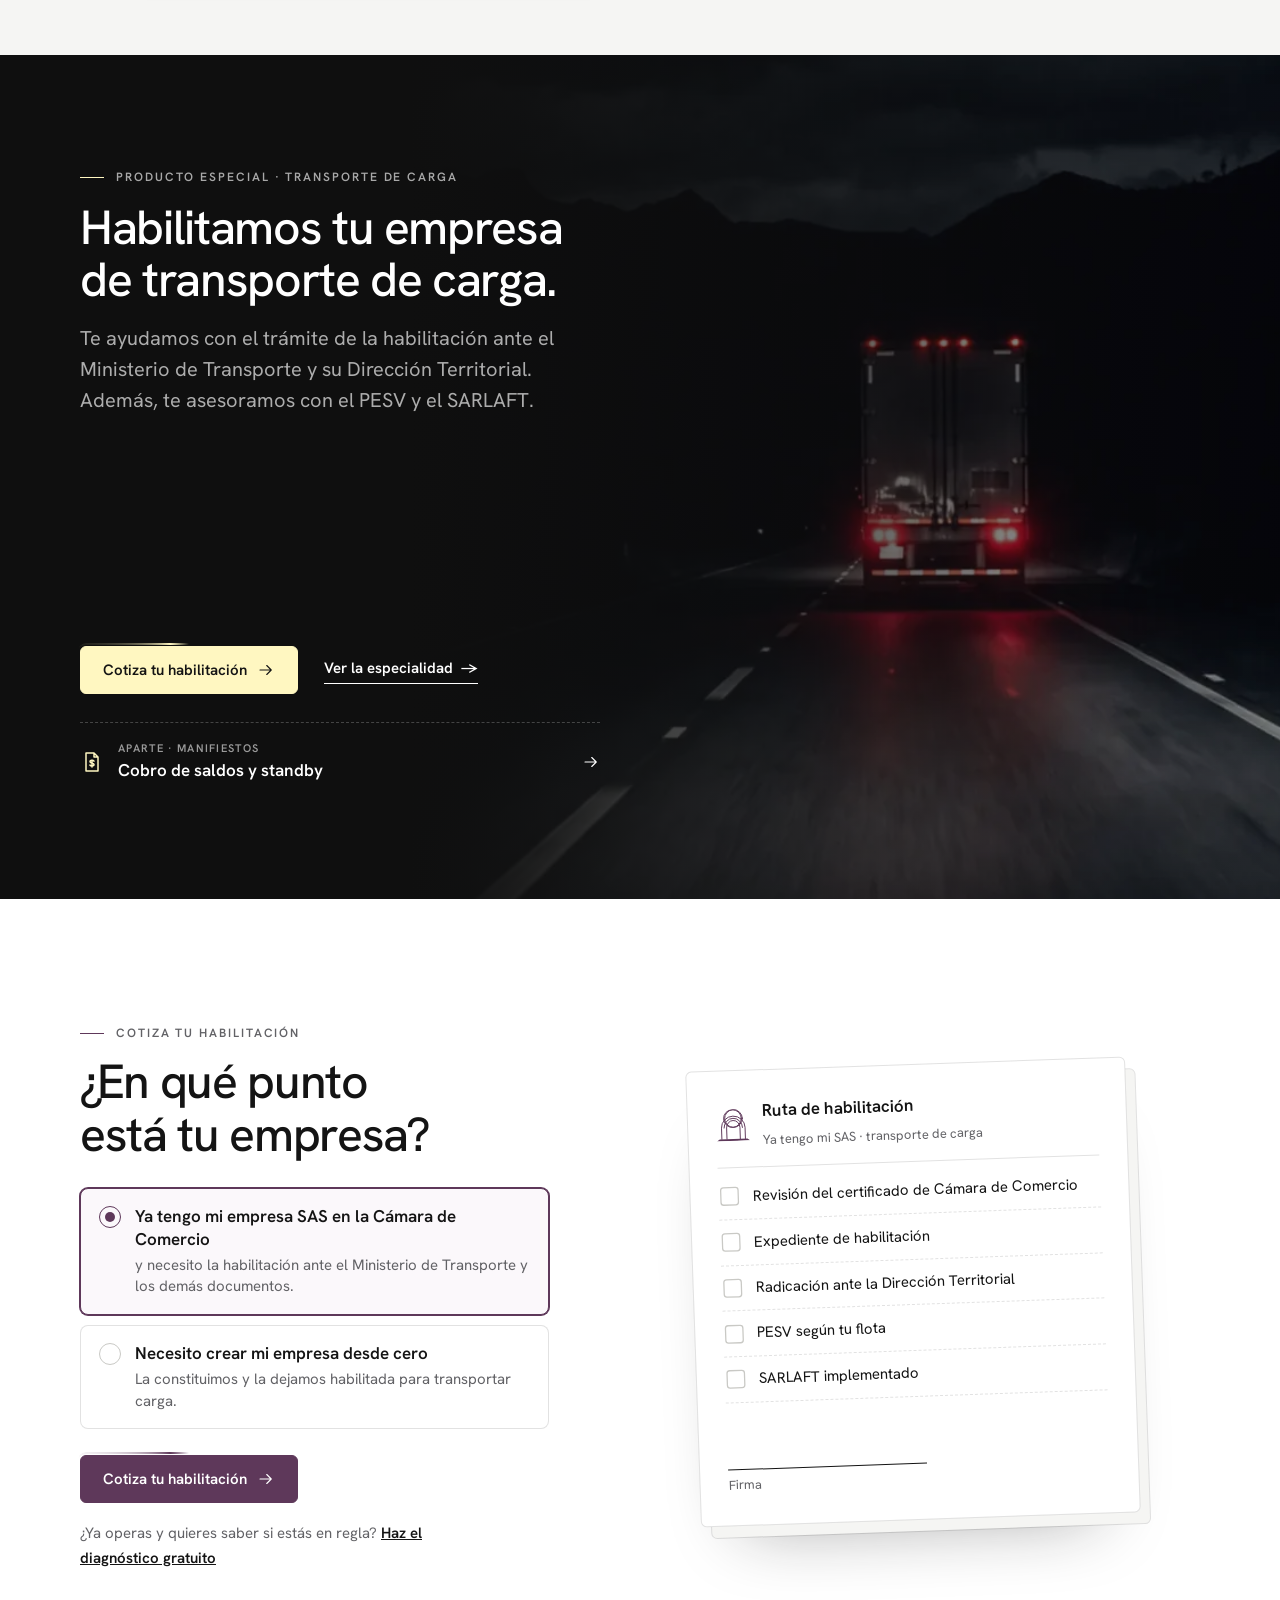
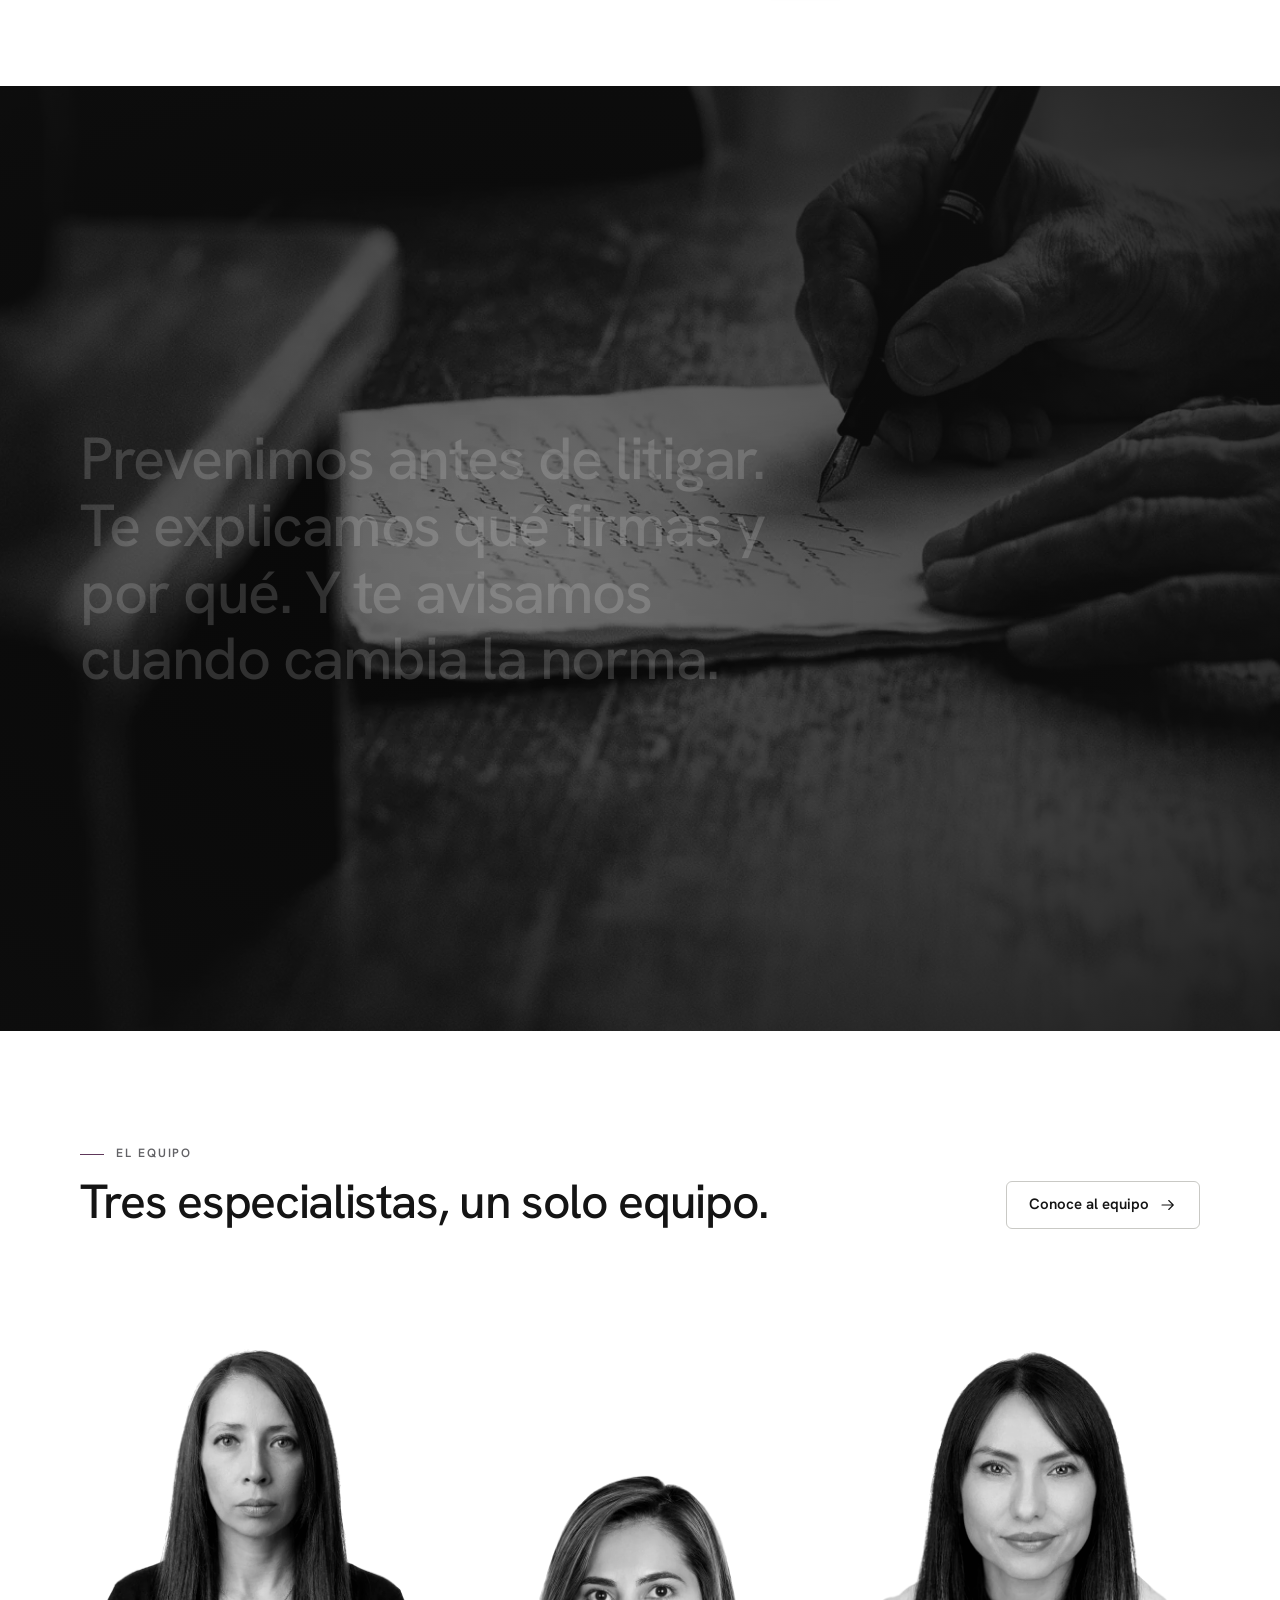
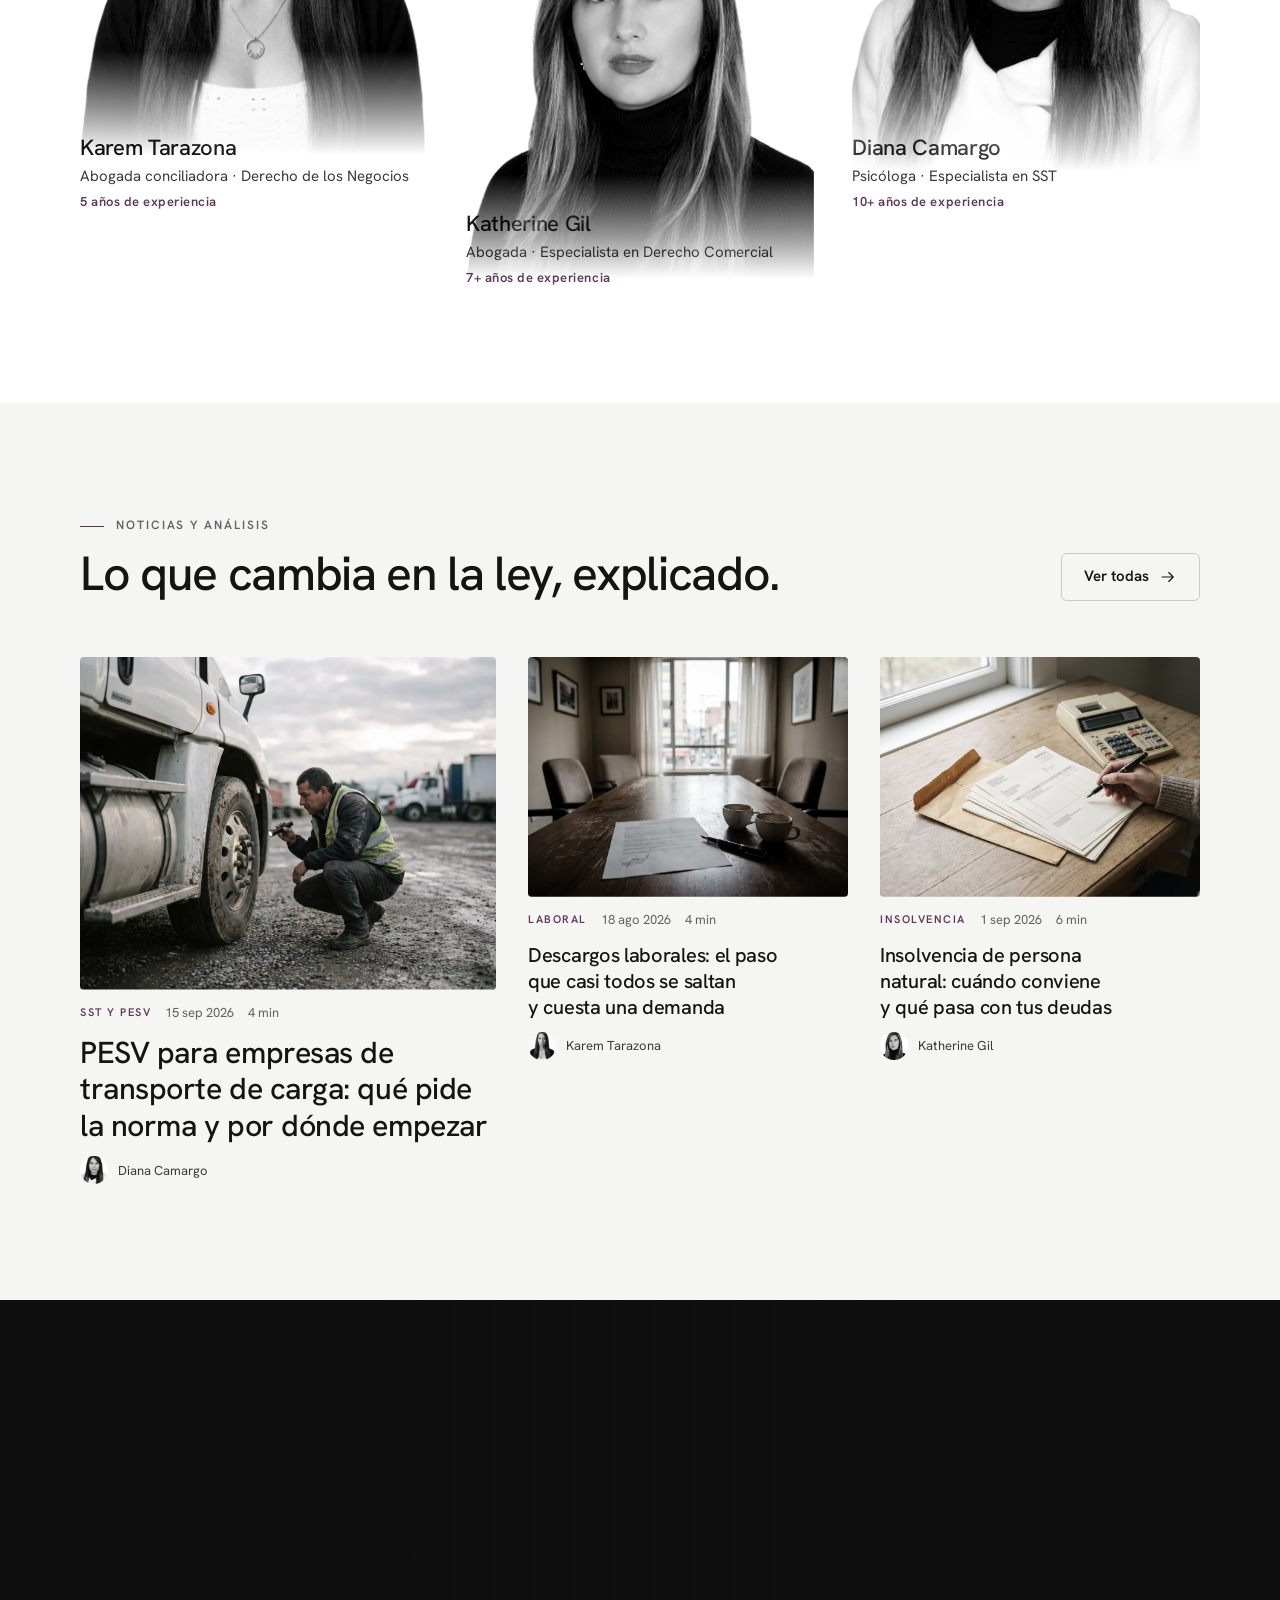
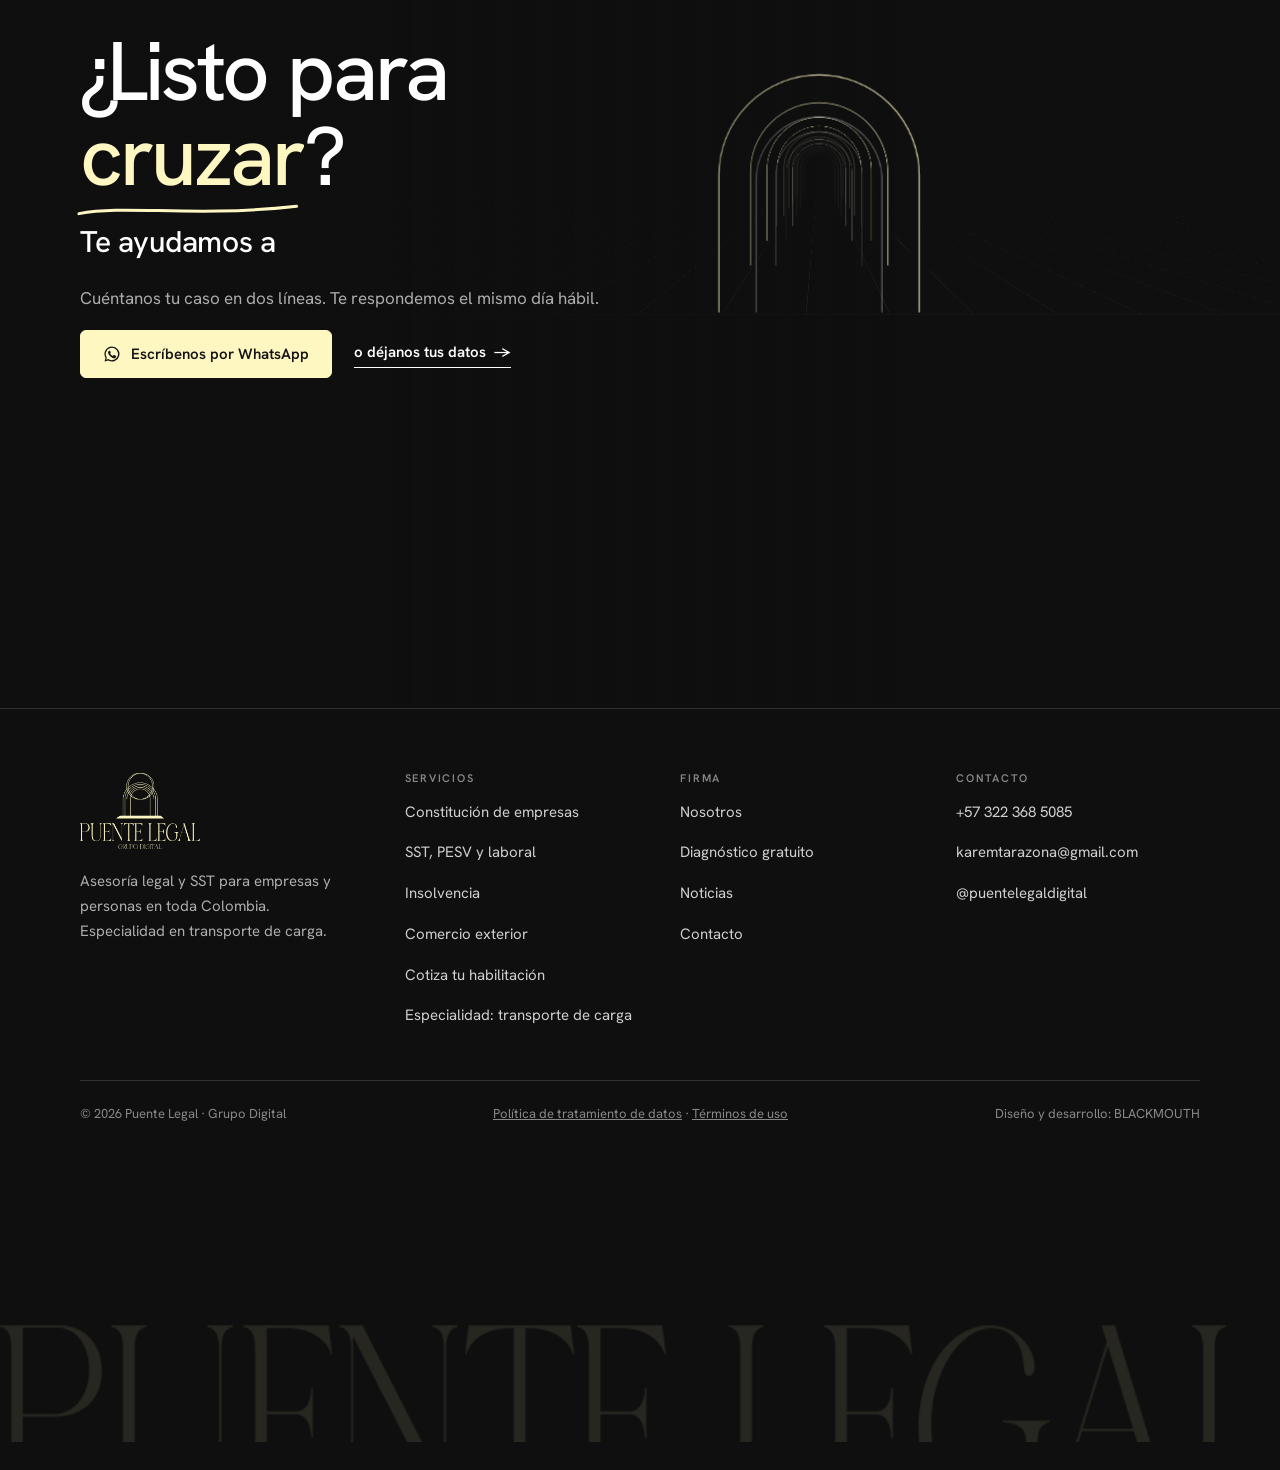
==== commit 7007ae92: "Hero con foto de ciudad a todo el fondo y puente en blanco y crema Co-Authored-By: Claude Opus 5.5 <" ====
--- a/index.html
+++ b/index.html
@@ -281,6 +281,7 @@
 <!-- ============ HERO: el puente se arma con el scroll ============ -->
 <section class="hx" data-draw="sticky" aria-labelledby="h1">
   <div class="hx-sticky">
+    <div class="hx-photo" aria-hidden="true"><img src="assets/img/fotos/hero-ciudad.webp" srcset="assets/img/fotos/hero-ciudad-1280.webp 1280w, assets/img/fotos/hero-ciudad.webp 2400w" sizes="(max-width: 700px) 260vw, 112vw" alt="" width="2400" height="1340" fetchpriority="high" decoding="async" data-ty="0:0;1:-70"></div>
     <svg class="hx-cables loop" viewBox="0 0 1600 700" preserveAspectRatio="none" aria-hidden="true" focusable="false"><path style="--c:0" d="M-20 40C360 100 980 170 1620 250"/><path style="--c:1" d="M-20 84C382 144 962 179 1620 259"/><path style="--c:2" d="M-20 128C404 188 944 188 1620 268"/><path style="--c:3" d="M-20 172C426 232 926 197 1620 277"/><path style="--c:4" d="M-20 216C448 276 908 206 1620 286"/><path style="--c:5" d="M-20 260C470 320 890 215 1620 295"/><path style="--c:6" d="M-20 304C492 364 872 224 1620 304"/><path style="--c:7" d="M-20 348C514 408 854 233 1620 313"/><path style="--c:8" d="M-20 392C536 452 836 242 1620 322"/><path style="--c:9" d="M-20 436C558 496 818 251 1620 331"/><path style="--c:10" d="M-20 480C580 540 800 260 1620 340"/><path style="--c:11" d="M-20 524C602 584 782 269 1620 349"/><path style="--c:12" d="M-20 568C624 628 764 278 1620 358"/><path style="--c:13" d="M-20 612C646 672 746 287 1620 367"/></svg>
     <div class="wrap hx-copy">
       <div>
@@ -299,7 +300,6 @@
     <div class="hx-scene">
       <div class="hx-vp">
         <div class="hx-stage" data-pan>
-          <div class="hx-city" data-tx="0:0;1:-50" aria-hidden="true"><img src="assets/img/fotos/ciudad-skyline.webp" srcset="assets/img/fotos/ciudad-skyline-1200.webp 1200w, assets/img/fotos/ciudad-skyline.webp 2000w" sizes="108vw" alt="" width="2000" height="569" decoding="async" fetchpriority="high"></div>
           <svg class="hx-svg" viewBox="0 0 1600 620" aria-hidden="true" focusable="false">
             <g class="hx-far" data-tx="0:0;1:-70"><path d="M-80 470C120 404 300 430 470 392S820 330 1030 384 1380 350 1700 402"/></g>
             <g class="hx-mid" data-tx="0:0;1:-150"><path d="M40 430V360M34 372h12M120 430V376M114 386h12M60 430c-8-26 8-34 0-60M180 430c-6-18 6-26 0-42"/></g>
--- a/assets/site.css
+++ b/assets/site.css
@@ -1393,9 +1393,54 @@
 .ted-img img, .prof-photo img { -webkit-mask-image: linear-gradient(to top, transparent 0, #000 24%); mask-image: linear-gradient(to top, transparent 0, #000 24%); }
 .prof-photo img { object-position: 50% 100%; }
 
-/* Hero: horizonte de oficinas detrás del puente (capa de tinta con transparencia, generada con IA) */
-.hx-city { position: absolute; left: -4%; top: -8.9%; width: 108%; pointer-events: none; opacity: .42; animation: cityIn 1.6s var(--ease-out-expo) .25s both; }
-.hx-city img { display: block; width: 100%; height: auto; }
-@keyframes cityIn { from { opacity: 0; transform: translateY(14px); } }
-.hx-lab { background: rgba(255,255,255,.84); -webkit-backdrop-filter: blur(3px); backdrop-filter: blur(3px); }
-@media (prefers-reduced-motion: reduce) { .hx-city { animation: none; } }
+/* =====================================================================
+   Hero con foto de ciudad a todo el fondo (pedido de la clienta, 2026-10-13)
+   La foto es generada con IA; el puente se dibuja encima en blanco y crema.
+   ===================================================================== */
+.hx { background: var(--negro); color: #fff; }
+.hx-sticky { position: relative; isolation: isolate; }
+.hx-photo { position: absolute; inset: 0; z-index: -1; overflow: hidden; background: var(--negro); }
+.hx-photo img { position: absolute; left: 0; top: 0; width: 100%; height: 112%; object-fit: cover; object-position: 68% 40%; animation: hxPhotoIn 1.8s var(--ease-out-expo) both; }
+@keyframes hxPhotoIn { from { opacity: 0; transform: scale(1.05); } }
+.hx-photo::after { content: ""; position: absolute; inset: 0; pointer-events: none;
+  background:
+    linear-gradient(90deg, rgba(15,15,15,.72) 0%, rgba(15,15,15,.35) 48%, rgba(15,15,15,0) 75%),
+    linear-gradient(180deg, rgba(15,15,15,.6) 0%, rgba(15,15,15,.12) 42%, rgba(15,15,15,.18) 62%, rgba(15,15,15,.78) 100%); }
+.hx-sticky::before { display: none; }
+.hx-cables path { stroke: #fff; opacity: .07; }
+.hx .eyebrow { color: rgba(255,255,255,.72); }
+.hx .eyebrow::before { background: var(--crema); }
+.hx h1 .display { color: #fff; text-shadow: 0 2px 30px rgba(0,0,0,.35); }
+.hx h1 .display em { color: var(--crema); }
+.hx .trazo path { stroke: var(--crema); }
+.hx h1 .kw { color: rgba(255,255,255,.82); }
+.hx .btn:not(.btn-ghost) { --bg: var(--crema); --fg: var(--tinta); --sweep: #FFF09A; }
+.hx .btn-ghost { color: #fff; border-color: rgba(255,255,255,.4); --sweep: #fff; --fg-hover: var(--tinta); background: rgba(15,15,15,.25); -webkit-backdrop-filter: blur(4px); backdrop-filter: blur(4px); }
+.hx-hint { color: rgba(255,255,255,.7); }
+.hx-hint i { border-color: rgba(255,255,255,.45); }
+.hx-hint i::after { background: var(--crema); }
+.hx-water { stroke: rgba(255,255,255,.28); }
+.hx-bank { stroke: #fff; }
+.hx-ghost path { stroke: rgba(255,255,255,.3); }
+.hx-pier { stroke: #fff; }
+.hx-deck { stroke: var(--crema); }
+.hx-arch { stroke: #fff; }
+.hx-hang { stroke: #fff; opacity: .55; }
+.hx-portal { stroke: var(--crema); }
+.hx-far path { stroke: rgba(255,255,255,.22); }
+.hx-mid path { stroke: #fff; opacity: .3; }
+.hx-lab { color: #fff; background: rgba(15,15,15,.5); -webkit-backdrop-filter: blur(6px); backdrop-filter: blur(6px); box-shadow: inset 0 0 0 1px rgba(255,255,255,.12); }
+.hx-lab .i { color: var(--crema); }
+.hx-lab i { color: rgba(255,255,255,.62); }
+.hx-lab small { color: rgba(255,255,255,.7); }
+@media (hover: hover) { .hx-lab:hover b { color: var(--crema); } }
+.hx-bank-l { color: rgba(255,255,255,.75); }
+.hx-bank-r { color: var(--crema); }
+.hx-bank-r::after { background: var(--crema); }
+.hx-trav em { background: var(--crema); color: var(--tinta); }
+.hx-trav i { box-shadow: 0 0 0 5px var(--crema), 0 0 24px 6px rgba(255,247,193,.35); }
+@media (max-width: 860px) {
+  .hx-photo img { object-position: 72% 40%; }
+  .hx-photo::after { background: linear-gradient(180deg, rgba(15,15,15,.78) 0%, rgba(15,15,15,.5) 40%, rgba(15,15,15,.2) 62%, rgba(15,15,15,.8) 100%); }
+}
+@media (prefers-reduced-motion: reduce) { .hx-photo img { animation: none; height: 100%; } }
